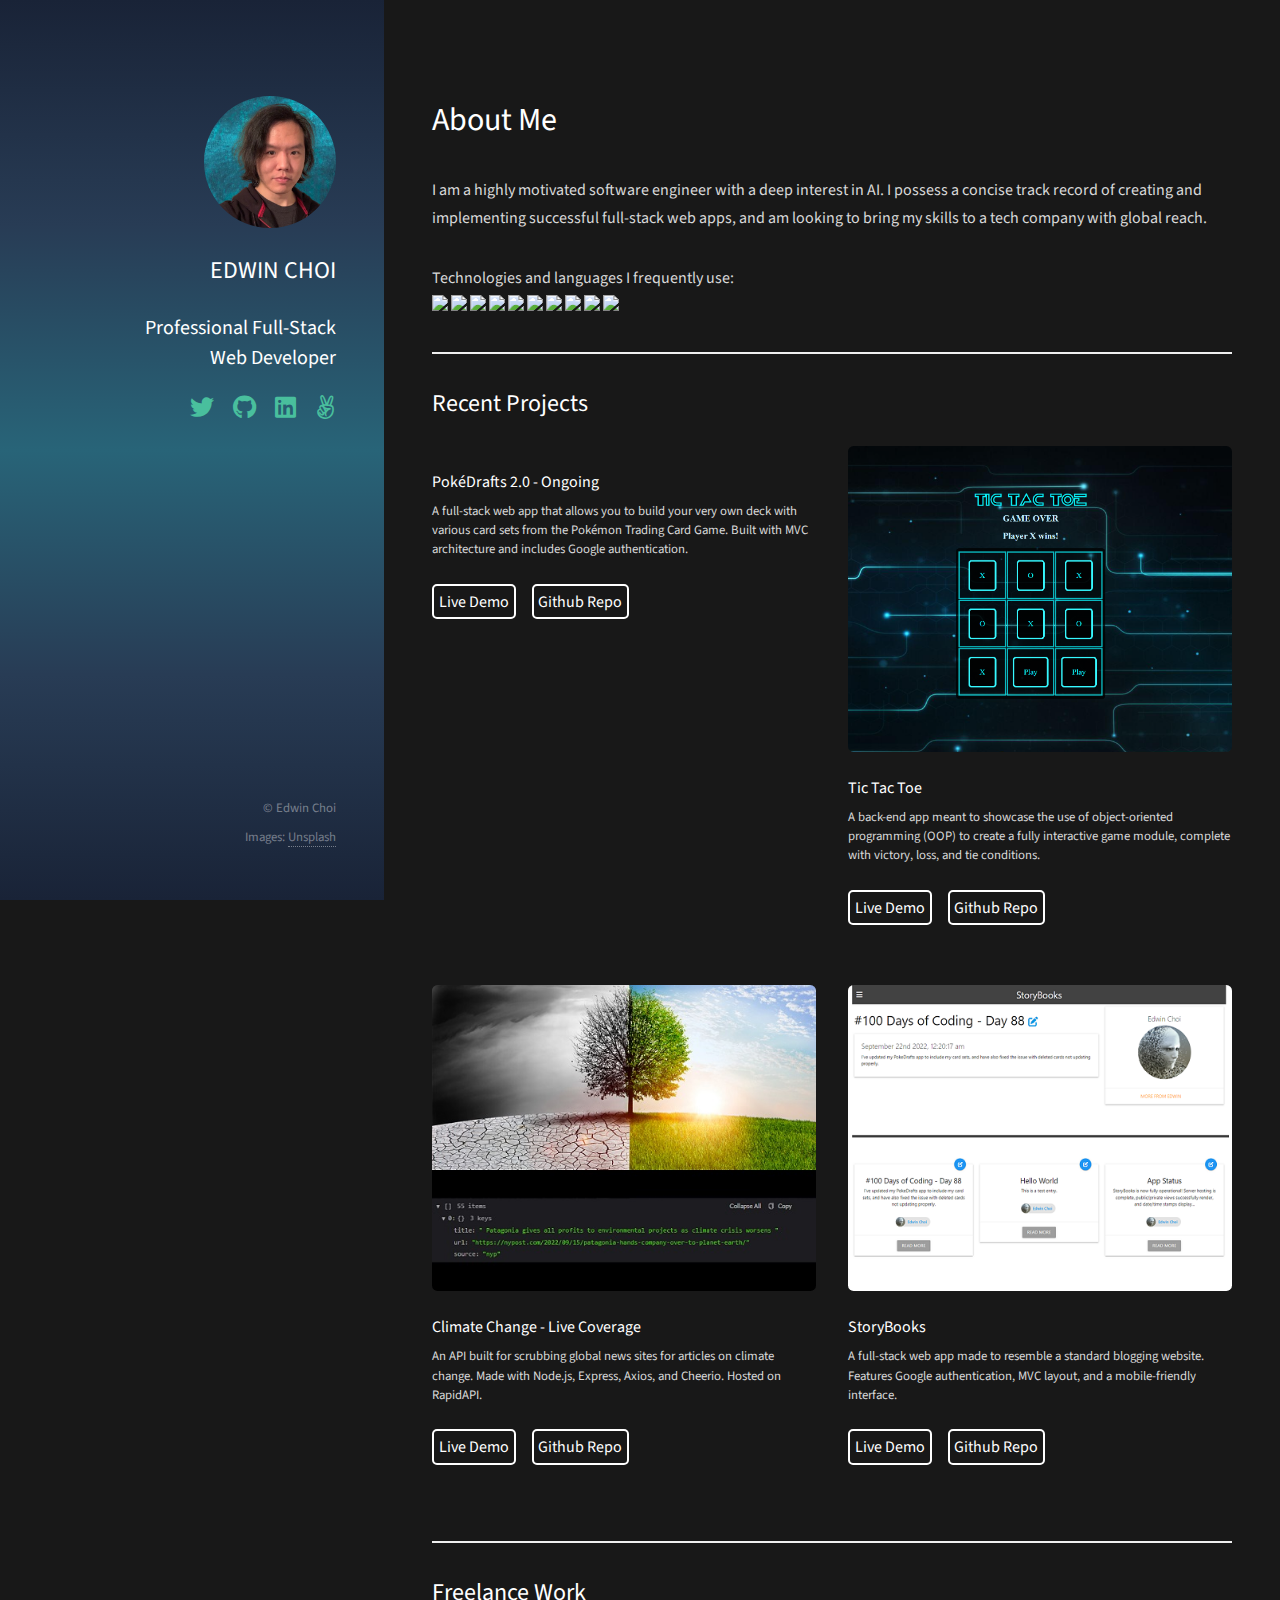
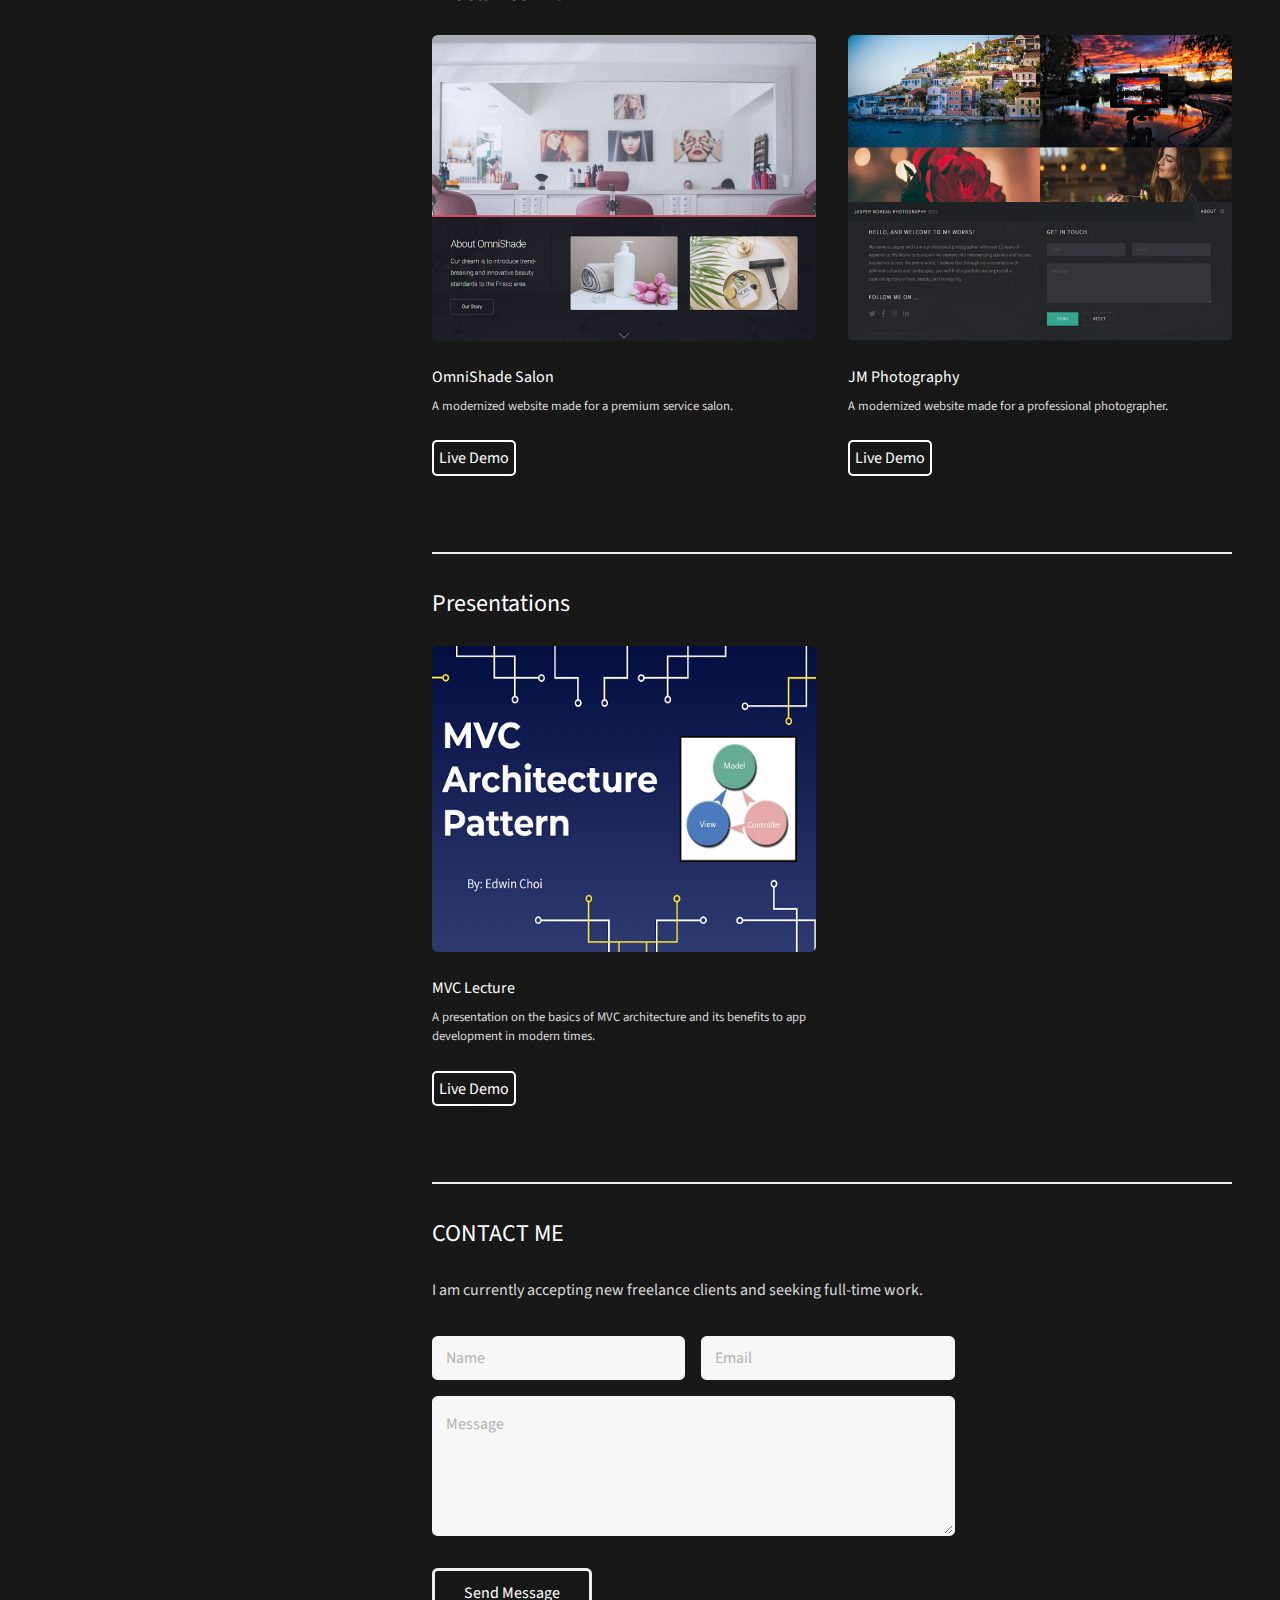
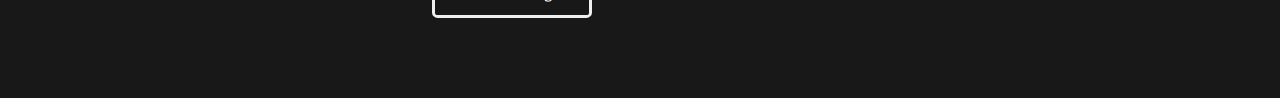
==== index.html @ 19ae647d "updated project links" ====
<!DOCTYPE HTML>
<html>
	<head>
		<title>Edwin Choi</title>
		<meta charset="utf-8" />
		<meta name="viewport" content="width=device-width, initial-scale=1, user-scalable=no" />
		<link rel="stylesheet" href="assets/css/main.css" />
	</head>
	<body class="is-preload">

		<!-- Header -->
			<header id="header">
				<div class="inner">
					<a href="#" class="image avatar"><img src="images/portrait.jpg" alt="" /></a>
					<h2><strong>EDWIN CHOI</strong></h2>
					<h3>Professional Full-Stack <br>
						Web Developer</h3>
						<ul class="icons">
							<li><a href="https://twitter.com/EdwinChoiDev" class="icon brands fa-twitter"><span class="label">Twitter</span></a></li>
							<li><a href="https://github.com/ec-coding" class="icon brands fa-github"><span class="label">Github</span></a></li>
							<li><a href="https://www.linkedin.com/in/edwin-choi-942638239/" class="icon brands fa-linkedin"><span class="label">LinkedIn</span></a></li>
							<li><a href="https://angel.co/u/edwin-choi-8" class="icon brands fa-angellist"><span class="label">AngelList</span></a></li>
						</ul>

				</div>
			</header>

		<!-- Main -->
			<div id="main">

				<!-- One -->
					<section id="one">
						<header class="major">
							<h2>About Me</h2>
						</header>
						<p>I am a highly motivated software engineer with a deep interest in AI. I possess a concise track record of creating and implementing successful full-stack web apps, and am looking to bring my skills to a tech company with global reach.</p>
						
						<p>Technologies and languages I frequently use:<br>
							<img src="https://img.shields.io/static/v1?label=|&message=HTML5&color=23555f&style=plastic&logo=html5"/>
							<img src="https://img.shields.io/static/v1?label=|&message=CSS3&color=285f65&style=plastic&logo=css3"/>
							<img src="https://img.shields.io/static/v1?label=|&message=JAVASCRIPT&color=3c7f5d&style=plastic&logo=javascript"/>
							<img src="https://img.shields.io/static/v1?label=|&message=BOOTSTRAP&color=316c5e&style=plastic&logo=bootstrap"/>
							<img src="https://img.shields.io/static/v1?label=|&message=ADOBE&color=98bf53&style=plastic&logo=adobe"/>
							<img src="https://img.shields.io/static/v1?label=|&message=REACT.JS&color=4a935c&style=plastic&logo=react"/>
							<img src="https://img.shields.io/static/v1?label=|&message=NODE.JS&color=cdf998&style=plastic&logo=node.js"/>	
							<img src="https://img.shields.io/static/v1?label=|&message=MONGO-DB&color=cdd148&style=plastic&logo=mongodb"/>
							<img src="https://img.shields.io/static/v1?label=|&message=EXPRESS&color=bbb111&style=plastic&logo=express"/>
							<img src="https://img.shields.io/static/v1?label=|&message=GIT&color=cbb148&style=plastic&logo=git"/>
						<!-- <ul class="actions">
							<li><a href="#" class="button">Learn More</a></li>
						</ul> -->
					</section>

				<!-- Two -->
					<section id="two">
						<h2>Recent Projects</h2>
						<div class="row">
							<article class="col-6 col-12-xsmall work-item">
								<a href="https://pokedrafts.up.railway.app/" target="blank"><img src="images/PokeDrafts 1.gif" class="image fit thumb" alt="" /></a>
								<h3>PokéDrafts 2.0 - Ongoing</h3>
								<p>A full-stack web app that allows you to build your very own deck with various card sets from the Pokémon Trading Card Game. Built with MVC architecture and includes Google authentication.</p><br>
								<ul class="actions">
									<li><a href="https://pokedrafts.up.railway.app/" class="app-button" target="blank">Live Demo</a></li>
									<li><a href="https://github.com/ec-coding/PokeDrafts-2.0" class="app-button" target="blank">Github Repo</a></li>
								</ul>
							</article>
							<article class="col-6 col-12-xsmall work-item">
								<a href="https://ec-tictactoe.netlify.app/" target="blank"><img src="images/Tic-Tac-Toe Banner.png" class="image fit thumb" alt="" /></a>
								<h3>Tic Tac Toe</h3>
								<p>A back-end app meant to showcase the use of object-oriented programming (OOP) to create a fully interactive game module, complete with victory, loss, and tie conditions.</p><br>
								<ul class="actions">
									<li><a href="https://ec-tictactoe.netlify.app/" class="app-button" target="blank">Live Demo</a></li>
									<li><a href="https://github.com/ec-coding/Tic-Tac-Toe" class="app-button" target="blank">Github Repo</a></li>
								</ul>
							</article>
							<article class="col-6 col-12-xsmall work-item">
								<a href="https://rapidapi.com/edwinchoiwdev/api/climate-change-live-coverage" target="blank"><img src="images/climate-change-app banner.jpg" class="image fit thumb" alt="" /></a>
								<h3>Climate Change - Live Coverage</h3>
								<p>An API built for scrubbing global news sites for articles on climate change. Made with Node.js, Express, Axios, and Cheerio. Hosted on RapidAPI.</p><br>
								<ul class="actions">
									<li><a href="https://rapidapi.com/edwinchoiwdev/api/climate-change-live-coverage" class="app-button" target="blank">Live Demo</a></li>
									<li><a href="https://github.com/ec-coding/climate-change-api" class="app-button" target="blank">Github Repo</a></li>
								</ul>
							</article>
							<article class="col-6 col-12-xsmall work-item">
								<a href="https://ec-storybooks-app.herokuapp.com/" target="blank"><img src="images/StoryBooks Banner.png" class="image fit thumb" alt="" /></a>
								<h3>StoryBooks</h3>
								<p>A full-stack web app made to resemble a standard blogging website. Features Google authentication, MVC layout, and a mobile-friendly interface. </p><br>
								<ul class="actions">
									<li><a href="https://ec-storybooks-app.herokuapp.com/" class="app-button" target="blank">Live Demo</a></li>
									<li><a href="https://github.com/ec-coding/StoryBooks-App" class="app-button" target="blank">Github Repo</a></li>
								</ul>
							</article>
						</div>
						<!-- <ul class="actions">
							<li><a href="#" class="button">Full Portfolio</a></li>
						</ul> -->
					</section>

				<!-- Three -->
					<section id="three">
						<h2>Freelance Work</h2>
						<div class="row">
							<article class="col-6 col-12-xsmall work-item">
								<a href="https://omnishadesalon.netlify.app/index.html" target="blank"><img src="images/OmniShade Banner.png" class="image fit thumb" alt="" /></a>
								<h3>OmniShade Salon</h3>
								<p>A modernized website made for a premium service salon.</p><br>
								<ul class="actions">
									<li><a href="https://omnishadesalon.netlify.app/index.html" class="app-button">Live Demo</a></li>
								</ul>
							</article>
							<article class="col-6 col-12-xsmall work-item">
								<a href="https://jaspermoreau.netlify.app/index.html" target="blank"><img src="images/JM-Photo Banner.png" class="image fit thumb" alt="" /></a>
								<h3>JM Photography</h3>
								<p>A modernized website made for a professional photographer.</p><br>
								<ul class="actions">
									<li><a href="https://jaspermoreau.netlify.app/index.html" class="app-button">Live Demo</a></li>
								</ul>
							</article>
						</div>
					</section>

				<!-- Four -->
					<section id="four">
						<h2>Presentations</h2>
						<div class="row">
							<article class="col-6 col-12-xsmall work-item">
								<a href="https://github.com/ec-coding/MVC-Lecture/blob/main/MVC%20Lecture.pdf" target="blank"><img src="images/MVC Banner.png" class="image fit thumb" alt="" /></a>
								<h3>MVC Lecture</h3>
								<p>A presentation on the basics of MVC architecture and its benefits to app development in modern times.</p><br>
								<ul class="actions">
									<li><a href="https://github.com/ec-coding/MVC-Lecture/blob/main/MVC%20Lecture.pdf" class="app-button">Live Demo</a></li>
								</ul>
							</article>
						</div>
					</section>

				<!-- Five -->
					<section id="five">
						<h2>CONTACT ME</h2>
						<p>I am currently accepting new freelance clients and seeking full-time work.</p>
						<div class="row">
							<div class="col-8 col-12-small">
								<form method="post" name="contact" data-netlify="true">
									<div class="row gtr-uniform gtr-50">
										<div class="col-6 col-12-xsmall"><input type="text" name="name" id="name" placeholder="Name" /></div>
										<div class="col-6 col-12-xsmall"><input type="email" name="email" id="email" placeholder="Email" /></div>
										<div class="col-12"><textarea name="message" id="message" placeholder="Message" rows="4"></textarea></div>
									</div>
								</form>
								<ul class="actions">
									<li><input type="submit" value="Send Message" /></li>
								</ul>
							</div>
							<div class="col-4 col-12-small">
								<!-- <ul class="labeled-icons">
									<li>
										<a href="https://www.linkedin.com/in/edwin-choi-942638239/" target="_blank">
											<img src="https://img.shields.io/static/v1?label=|&message=LINKED-IN&color=cdf998&style=plastic&logo=linkedin&logo-color=white"/>
										  </a>
									</li>
									<li>
										<a href="https://twitter.com/EdwinChoiDev" target="_blank">
											<img src="https://img.shields.io/static/v1?label=|&message=TWITTER&color=23555f&style=plastic&logo=twitter&logo-color=white"/>
										  </a>
									</li>
									<li>
										<a href="https://github.com/ec-coding" target="_blank">
											<img src="https://img.shields.io/static/v1?label=|&message=GITHUB&color=cdf998&style=plastic&logo=github&logo-color=white"/>
										</a>
									</li>
									<li>
										<a href="https://angel.co/u/edwin-choi-8" target="_blank">
											<img src="https://img.shields.io/static/v1?label=|&message=ANGEL-LIST&color=cdf998&style=plastic&logo=angellist&logo-color=white"/>
										</a>
									</li>
								</ul> -->
							</div>
						</div>
					</section>

			</div>

		<!-- Footer -->
			<footer id="footer">
				<div class="inner">

					<ul class="copyright">
						<li>&copy; Edwin Choi</li><li>Images: <a href="https://unsplash.com/">Unsplash</a></li>
					</ul>
				</div>
			</footer>

		<!-- Scripts -->
			<script src="assets/js/jquery.min.js"></script>
			<script src="assets/js/jquery.poptrox.min.js"></script>
			<script src="assets/js/browser.min.js"></script>
			<script src="assets/js/breakpoints.min.js"></script>
			<script src="assets/js/util.js"></script>
			<script src="assets/js/main.js"></script>

	</body>
</html>
---- assets/css/main.css ----
@import url("fontawesome-all.min.css");
@import url("https://fonts.googleapis.com/css?family=Source+Sans+Pro:400,400italic");

/*
	Strata by HTML5 UP
	html5up.net | @ajlkn
	Free for personal and commercial use under the CCA 3.0 license (html5up.net/license)
*/

html, body, div, span, applet, object,
iframe, h1, h2, h3, h4, h5, h6, p, blockquote,
pre, a, abbr, acronym, address, big, cite,
code, del, dfn, em, img, ins, kbd, q, s, samp,
small, strike, strong, sub, sup, tt, var, b,
u, i, center, dl, dt, dd, ol, ul, li, fieldset,
form, label, legend, table, caption, tbody,
tfoot, thead, tr, th, td, article, aside,
canvas, details, embed, figure, figcaption,
footer, header, hgroup, menu, nav, output, ruby,
section, summary, time, mark, audio, video {
	margin: 0;
	padding: 0;
	border: 0;
	font-size: 100%;
	font: inherit;
	vertical-align: baseline;}

article, aside, details, figcaption, figure,
footer, header, hgroup, menu, nav, section {
	display: block;}

body {
	line-height: 1;
}

ol, ul {
	list-style: none;
}

blockquote, q {
	quotes: none;
}

	blockquote:before, blockquote:after, q:before, q:after {
		content: '';
		content: none;
	}

table {
	border-collapse: collapse;
	border-spacing: 0;
}

body {
	-webkit-text-size-adjust: none;
}

mark {
	background-color: transparent;
	color: inherit;
}

input::-moz-focus-inner {
	border: 0;
	padding: 0;
}

input, select, textarea {
	-moz-appearance: none;
	-webkit-appearance: none;
	-ms-appearance: none;
	appearance: none;
}

/* Basic */

	html {
		box-sizing: border-box;
	}

	*, *:before, *:after {
		box-sizing: inherit;
	}

	body {
		background: rgb(24, 24, 24);
	}

		body.is-preload *, body.is-preload *:before, body.is-preload *:after {
			-moz-animation: none !important;
			-webkit-animation: none !important;
			-ms-animation: none !important;
			animation: none !important;
			-moz-transition: none !important;
			-webkit-transition: none !important;
			-ms-transition: none !important;
			transition: none !important;
		}

	body, input, select, textarea {
		color: rgb(216, 216, 216);
		font-family: "Source Sans Pro", Helvetica, sans-serif;
		font-size: 16pt;
		font-weight: 400;
		line-height: 1.75em;
	}

	a {
		-moz-transition: color 0.2s ease-in-out, border-color 0.2s ease-in-out;
		-webkit-transition: color 0.2s ease-in-out, border-color 0.2s ease-in-out;
		-ms-transition: color 0.2s ease-in-out, border-color 0.2s ease-in-out;
		transition: color 0.2s ease-in-out, border-color 0.2s ease-in-out;
		border-bottom: dotted 1px;
		color: #49bf9d;
		text-decoration: none;
	}

		a:hover {
			border-bottom-color: transparent;
			color: #49bf9d !important;
			text-decoration: none;
		}

	.work-item img:hover {
		opacity: 0.75;
	}

	strong, b {
		color: #787878;
		font-weight: 400;
	}

	em, i {
		font-style: italic;
	}

	p {
		margin: 0 0 2em 0;
	}

	h1, h2, h3, h4, h5, h6 {
		color: white;
		font-weight: 400;
		line-height: 1em;
		margin: 0 0 1em 0;
	}

		h1 a, h2 a, h3 a, h4 a, h5 a, h6 a {
			color: inherit;
			text-decoration: none;
		}

	h1 {
		font-size: 2em;
		line-height: 1.5em;
	}

	h2 {
		font-size: 1.5em;
		line-height: 1.5em;
	}

	h3 {
		font-size: 1.25em;
		line-height: 1.5em;
	}

	h4 {
		font-size: 1.1em;
		line-height: 1.5em;
	}

	h5 {
		font-size: 0.9em;
		line-height: 1.5em;
	}

	h6 {
		font-size: 0.7em;
		line-height: 1.5em;
	}

	form {
		color: black;
	}

	sub {
		font-size: 0.8em;
		position: relative;
		top: 0.5em;
	}

	sup {
		font-size: 0.8em;
		position: relative;
		top: -0.5em;
	}

	hr {
		border: 0;
		border-bottom: solid 2px #efefef;
		margin: 2em 0;
	}

		hr.major {
			margin: 3em 0;
		}

	blockquote {
		border-left: solid 6px #efefef;
		font-style: italic;
		margin: 0 0 2em 0;
		padding: 0.5em 0 0.5em 1.5em;
	}

	code {
		background: #f7f7f7;
		border-radius: 0.35em;
		border: solid 2px #efefef;
		font-family: "Courier New", monospace;
		font-size: 0.9em;
		margin: 0 0.25em;
		padding: 0.25em 0.65em;
	}

	pre {
		-webkit-overflow-scrolling: touch;
		font-family: "Courier New", monospace;
		font-size: 0.9em;
		margin: 0 0 2em 0;
	}

		pre code {
			display: block;
			line-height: 1.75em;
			padding: 1em 1.5em;
			overflow-x: auto;
		}

	.align-left {
		text-align: left;
	}

	.align-center {
		text-align: center;
	}

	.align-right {
		text-align: right;
	}

/* Container */

	.container {
		margin: 0 auto;
		max-width: calc(100% - 4em);
		width: 100%;
	}

		.container.xsmall {
			width: 25%;
		}

		.container.small {
			width: 50%;
		}

		.container.medium {
			width: 75%;
		}

		.container.large {
			width: 125%;
		}

		.container.xlarge {
			width: 150%;
		}

		.container.max {
			width: 100%;
		}

		@media screen and (max-width: 980px) {

			.container {
				width: 100% !important;
				max-width: 100% !important;
			}

		}

		@media screen and (max-width: 480px) {

			.container {
				max-width: calc(100% - 3em);
			}

		}

/* Row */

	.row {
		display: flex;
		flex-wrap: wrap;
		box-sizing: border-box;
		align-items: stretch;
	}

		.row > * {
			box-sizing: border-box;
		}

		.row.gtr-uniform > * > :last-child {
			margin-bottom: 0;
		}

		.row.aln-left {
			justify-content: flex-start;
		}

		.row.aln-center {
			justify-content: center;
		}

		.row.aln-right {
			justify-content: flex-end;
		}

		.row.aln-top {
			align-items: flex-start;
		}

		.row.aln-middle {
			align-items: center;
		}

		.row.aln-bottom {
			align-items: flex-end;
		}

		.row > .imp {
			order: -1;
		}

		.row > .col-1 {
			width: 8.33333%;
		}

		.row > .off-1 {
			margin-left: 8.33333%;
		}

		.row > .col-2 {
			width: 16.66667%;
		}

		.row > .off-2 {
			margin-left: 16.66667%;
		}

		.row > .col-3 {
			width: 25%;
		}

		.row > .off-3 {
			margin-left: 25%;
		}

		.row > .col-4 {
			width: 33.33333%;
		}

		.row > .off-4 {
			margin-left: 33.33333%;
		}

		.row > .col-5 {
			width: 41.66667%;
		}

		.row > .off-5 {
			margin-left: 41.66667%;
		}

		.row > .col-6 {
			width: 50%;
		}

		.row > .off-6 {
			margin-left: 50%;
		}

		.row > .col-7 {
			width: 58.33333%;
		}

		.row > .off-7 {
			margin-left: 58.33333%;
		}

		.row > .col-8 {
			width: 66.66667%;
		}

		.row > .off-8 {
			margin-left: 66.66667%;
		}

		.row > .col-9 {
			width: 75%;
		}

		.row > .off-9 {
			margin-left: 75%;
		}

		.row > .col-10 {
			width: 83.33333%;
		}

		.row > .off-10 {
			margin-left: 83.33333%;
		}

		.row > .col-11 {
			width: 91.66667%;
		}

		.row > .off-11 {
			margin-left: 91.66667%;
		}

		.row > .col-12 {
			width: 100%;
		}

		.row > .off-12 {
			margin-left: 100%;
		}

		.row.gtr-0 {
			margin-top: 0;
			margin-left: 0em;
		}

			.row.gtr-0 > * {
				padding: 0 0 0 0em;
			}

			.row.gtr-0.gtr-uniform {
				margin-top: 0em;
			}

				.row.gtr-0.gtr-uniform > * {
					padding-top: 0em;
				}

		.row.gtr-25 {
			margin-top: 0;
			margin-left: -0.625em;
		}

			.row.gtr-25 > * {
				padding: 0 0 0 0.625em;
			}

			.row.gtr-25.gtr-uniform {
				margin-top: -0.625em;
			}

				.row.gtr-25.gtr-uniform > * {
					padding-top: 0.625em;
				}

		.row.gtr-50 {
			margin-top: 0;
			margin-left: -1.25em;
		}

			.row.gtr-50 > * {
				padding: 0 0 0 1.25em;
			}

			.row.gtr-50.gtr-uniform {
				margin-top: -1.25em;
			}

				.row.gtr-50.gtr-uniform > * {
					padding-top: 1.25em;
				}

		.row {
			margin-top: 0;
			margin-left: -2.5em;
		}

			.row > * {
				padding: 0 0 0 2.5em;
			}

			.row.gtr-uniform {
				margin-top: -2.5em;
			}

				.row.gtr-uniform > * {
					padding-top: 2.5em;
				}

		.row.gtr-150 {
			margin-top: 0;
			margin-left: -3.75em;
		}

			.row.gtr-150 > * {
				padding: 0 0 0 3.75em;
			}

			.row.gtr-150.gtr-uniform {
				margin-top: -3.75em;
			}

				.row.gtr-150.gtr-uniform > * {
					padding-top: 3.75em;
				}

		.row.gtr-200 {
			margin-top: 0;
			margin-left: -5em;
		}

			.row.gtr-200 > * {
				padding: 0 0 0 5em;
			}

			.row.gtr-200.gtr-uniform {
				margin-top: -5em;
			}

				.row.gtr-200.gtr-uniform > * {
					padding-top: 5em;
				}

		@media screen and (max-width: 1800px) {

			.row {
				display: flex;
				flex-wrap: wrap;
				box-sizing: border-box;
				align-items: stretch;
			}

				.row > * {
					box-sizing: border-box;
				}

				.row.gtr-uniform > * > :last-child {
					margin-bottom: 0;
				}

				.row.aln-left {
					justify-content: flex-start;
				}

				.row.aln-center {
					justify-content: center;
				}

				.row.aln-right {
					justify-content: flex-end;
				}

				.row.aln-top {
					align-items: flex-start;
				}

				.row.aln-middle {
					align-items: center;
				}

				.row.aln-bottom {
					align-items: flex-end;
				}

				.row > .imp-xlarge {
					order: -1;
				}

				.row > .col-1-xlarge {
					width: 8.33333%;
				}

				.row > .off-1-xlarge {
					margin-left: 8.33333%;
				}

				.row > .col-2-xlarge {
					width: 16.66667%;
				}

				.row > .off-2-xlarge {
					margin-left: 16.66667%;
				}

				.row > .col-3-xlarge {
					width: 25%;
				}

				.row > .off-3-xlarge {
					margin-left: 25%;
				}

				.row > .col-4-xlarge {
					width: 33.33333%;
				}

				.row > .off-4-xlarge {
					margin-left: 33.33333%;
				}

				.row > .col-5-xlarge {
					width: 41.66667%;
				}

				.row > .off-5-xlarge {
					margin-left: 41.66667%;
				}

				.row > .col-6-xlarge {
					width: 50%;
				}

				.row > .off-6-xlarge {
					margin-left: 50%;
				}

				.row > .col-7-xlarge {
					width: 58.33333%;
				}

				.row > .off-7-xlarge {
					margin-left: 58.33333%;
				}

				.row > .col-8-xlarge {
					width: 66.66667%;
				}

				.row > .off-8-xlarge {
					margin-left: 66.66667%;
				}

				.row > .col-9-xlarge {
					width: 75%;
				}

				.row > .off-9-xlarge {
					margin-left: 75%;
				}

				.row > .col-10-xlarge {
					width: 83.33333%;
				}

				.row > .off-10-xlarge {
					margin-left: 83.33333%;
				}

				.row > .col-11-xlarge {
					width: 91.66667%;
				}

				.row > .off-11-xlarge {
					margin-left: 91.66667%;
				}

				.row > .col-12-xlarge {
					width: 100%;
				}

				.row > .off-12-xlarge {
					margin-left: 100%;
				}

				.row.gtr-0 {
					margin-top: 0;
					margin-left: 0em;
				}

					.row.gtr-0 > * {
						padding: 0 0 0 0em;
					}

					.row.gtr-0.gtr-uniform {
						margin-top: 0em;
					}

						.row.gtr-0.gtr-uniform > * {
							padding-top: 0em;
						}

				.row.gtr-25 {
					margin-top: 0;
					margin-left: -0.625em;
				}

					.row.gtr-25 > * {
						padding: 0 0 0 0.625em;
					}

					.row.gtr-25.gtr-uniform {
						margin-top: -0.625em;
					}

						.row.gtr-25.gtr-uniform > * {
							padding-top: 0.625em;
						}

				.row.gtr-50 {
					margin-top: 0;
					margin-left: -1.25em;
				}

					.row.gtr-50 > * {
						padding: 0 0 0 1.25em;
					}

					.row.gtr-50.gtr-uniform {
						margin-top: -1.25em;
					}

						.row.gtr-50.gtr-uniform > * {
							padding-top: 1.25em;
						}

				.row {
					margin-top: 0;
					margin-left: -2.5em;
				}

					.row > * {
						padding: 0 0 0 2.5em;
					}

					.row.gtr-uniform {
						margin-top: -2.5em;
					}

						.row.gtr-uniform > * {
							padding-top: 2.5em;
						}

				.row.gtr-150 {
					margin-top: 0;
					margin-left: -3.75em;
				}

					.row.gtr-150 > * {
						padding: 0 0 0 3.75em;
					}

					.row.gtr-150.gtr-uniform {
						margin-top: -3.75em;
					}

						.row.gtr-150.gtr-uniform > * {
							padding-top: 3.75em;
						}

				.row.gtr-200 {
					margin-top: 0;
					margin-left: -5em;
				}

					.row.gtr-200 > * {
						padding: 0 0 0 5em;
					}

					.row.gtr-200.gtr-uniform {
						margin-top: -5em;
					}

						.row.gtr-200.gtr-uniform > * {
							padding-top: 5em;
						}

		}

		@media screen and (max-width: 1280px) {

			.row {
				display: flex;
				flex-wrap: wrap;
				box-sizing: border-box;
				align-items: stretch;
			}

				.row > * {
					box-sizing: border-box;
				}

				.row.gtr-uniform > * > :last-child {
					margin-bottom: 0;
				}

				.row.aln-left {
					justify-content: flex-start;
				}

				.row.aln-center {
					justify-content: center;
				}

				.row.aln-right {
					justify-content: flex-end;
				}

				.row.aln-top {
					align-items: flex-start;
				}

				.row.aln-middle {
					align-items: center;
				}

				.row.aln-bottom {
					align-items: flex-end;
				}

				.row > .imp-large {
					order: -1;
				}

				.row > .col-1-large {
					width: 8.33333%;
				}

				.row > .off-1-large {
					margin-left: 8.33333%;
				}

				.row > .col-2-large {
					width: 16.66667%;
				}

				.row > .off-2-large {
					margin-left: 16.66667%;
				}

				.row > .col-3-large {
					width: 25%;
				}

				.row > .off-3-large {
					margin-left: 25%;
				}

				.row > .col-4-large {
					width: 33.33333%;
				}

				.row > .off-4-large {
					margin-left: 33.33333%;
				}

				.row > .col-5-large {
					width: 41.66667%;
				}

				.row > .off-5-large {
					margin-left: 41.66667%;
				}

				.row > .col-6-large {
					width: 50%;
				}

				.row > .off-6-large {
					margin-left: 50%;
				}

				.row > .col-7-large {
					width: 58.33333%;
				}

				.row > .off-7-large {
					margin-left: 58.33333%;
				}

				.row > .col-8-large {
					width: 66.66667%;
				}

				.row > .off-8-large {
					margin-left: 66.66667%;
				}

				.row > .col-9-large {
					width: 75%;
				}

				.row > .off-9-large {
					margin-left: 75%;
				}

				.row > .col-10-large {
					width: 83.33333%;
				}

				.row > .off-10-large {
					margin-left: 83.33333%;
				}

				.row > .col-11-large {
					width: 91.66667%;
				}

				.row > .off-11-large {
					margin-left: 91.66667%;
				}

				.row > .col-12-large {
					width: 100%;
				}

				.row > .off-12-large {
					margin-left: 100%;
				}

				.row.gtr-0 {
					margin-top: 0;
					margin-left: 0em;
				}

					.row.gtr-0 > * {
						padding: 0 0 0 0em;
					}

					.row.gtr-0.gtr-uniform {
						margin-top: 0em;
					}

						.row.gtr-0.gtr-uniform > * {
							padding-top: 0em;
						}

				.row.gtr-25 {
					margin-top: 0;
					margin-left: -0.5em;
				}

					.row.gtr-25 > * {
						padding: 0 0 0 0.5em;
					}

					.row.gtr-25.gtr-uniform {
						margin-top: -0.5em;
					}

						.row.gtr-25.gtr-uniform > * {
							padding-top: 0.5em;
						}

				.row.gtr-50 {
					margin-top: 0;
					margin-left: -1em;
				}

					.row.gtr-50 > * {
						padding: 0 0 0 1em;
					}

					.row.gtr-50.gtr-uniform {
						margin-top: -1em;
					}

						.row.gtr-50.gtr-uniform > * {
							padding-top: 1em;
						}

				.row {
					margin-top: 0;
					margin-left: -2em;
				}

					.row > * {
						padding: 0 0 0 2em;
					}

					.row.gtr-uniform {
						margin-top: -2em;
					}

						.row.gtr-uniform > * {
							padding-top: 2em;
						}

				.row.gtr-150 {
					margin-top: 0;
					margin-left: -3em;
				}

					.row.gtr-150 > * {
						padding: 0 0 0 3em;
					}

					.row.gtr-150.gtr-uniform {
						margin-top: -3em;
					}

						.row.gtr-150.gtr-uniform > * {
							padding-top: 3em;
						}

				.row.gtr-200 {
					margin-top: 0;
					margin-left: -4em;
				}

					.row.gtr-200 > * {
						padding: 0 0 0 4em;
					}

					.row.gtr-200.gtr-uniform {
						margin-top: -4em;
					}

						.row.gtr-200.gtr-uniform > * {
							padding-top: 4em;
						}

		}

		@media screen and (max-width: 980px) {

			.row {
				display: flex;
				flex-wrap: wrap;
				box-sizing: border-box;
				align-items: stretch;
			}

				.row > * {
					box-sizing: border-box;
				}

				.row.gtr-uniform > * > :last-child {
					margin-bottom: 0;
				}

				.row.aln-left {
					justify-content: flex-start;
				}

				.row.aln-center {
					justify-content: center;
				}

				.row.aln-right {
					justify-content: flex-end;
				}

				.row.aln-top {
					align-items: flex-start;
				}

				.row.aln-middle {
					align-items: center;
				}

				.row.aln-bottom {
					align-items: flex-end;
				}

				.row > .imp-medium {
					order: -1;
				}

				.row > .col-1-medium {
					width: 8.33333%;
				}

				.row > .off-1-medium {
					margin-left: 8.33333%;
				}

				.row > .col-2-medium {
					width: 16.66667%;
				}

				.row > .off-2-medium {
					margin-left: 16.66667%;
				}

				.row > .col-3-medium {
					width: 25%;
				}

				.row > .off-3-medium {
					margin-left: 25%;
				}

				.row > .col-4-medium {
					width: 33.33333%;
				}

				.row > .off-4-medium {
					margin-left: 33.33333%;
				}

				.row > .col-5-medium {
					width: 41.66667%;
				}

				.row > .off-5-medium {
					margin-left: 41.66667%;
				}

				.row > .col-6-medium {
					width: 50%;
				}

				.row > .off-6-medium {
					margin-left: 50%;
				}

				.row > .col-7-medium {
					width: 58.33333%;
				}

				.row > .off-7-medium {
					margin-left: 58.33333%;
				}

				.row > .col-8-medium {
					width: 66.66667%;
				}

				.row > .off-8-medium {
					margin-left: 66.66667%;
				}

				.row > .col-9-medium {
					width: 75%;
				}

				.row > .off-9-medium {
					margin-left: 75%;
				}

				.row > .col-10-medium {
					width: 83.33333%;
				}

				.row > .off-10-medium {
					margin-left: 83.33333%;
				}

				.row > .col-11-medium {
					width: 91.66667%;
				}

				.row > .off-11-medium {
					margin-left: 91.66667%;
				}

				.row > .col-12-medium {
					width: 100%;
				}

				.row > .off-12-medium {
					margin-left: 100%;
				}

				.row.gtr-0 {
					margin-top: 0;
					margin-left: 0em;
				}

					.row.gtr-0 > * {
						padding: 0 0 0 0em;
					}

					.row.gtr-0.gtr-uniform {
						margin-top: 0em;
					}

						.row.gtr-0.gtr-uniform > * {
							padding-top: 0em;
						}

				.row.gtr-25 {
					margin-top: 0;
					margin-left: -0.5em;
				}

					.row.gtr-25 > * {
						padding: 0 0 0 0.5em;
					}

					.row.gtr-25.gtr-uniform {
						margin-top: -0.5em;
					}

						.row.gtr-25.gtr-uniform > * {
							padding-top: 0.5em;
						}

				.row.gtr-50 {
					margin-top: 0;
					margin-left: -1em;
				}

					.row.gtr-50 > * {
						padding: 0 0 0 1em;
					}

					.row.gtr-50.gtr-uniform {
						margin-top: -1em;
					}

						.row.gtr-50.gtr-uniform > * {
							padding-top: 1em;
						}

				.row {
					margin-top: 0;
					margin-left: -2em;
				}

					.row > * {
						padding: 0 0 0 2em;
					}

					.row.gtr-uniform {
						margin-top: -2em;
					}

						.row.gtr-uniform > * {
							padding-top: 2em;
						}

				.row.gtr-150 {
					margin-top: 0;
					margin-left: -3em;
				}

					.row.gtr-150 > * {
						padding: 0 0 0 3em;
					}

					.row.gtr-150.gtr-uniform {
						margin-top: -3em;
					}

						.row.gtr-150.gtr-uniform > * {
							padding-top: 3em;
						}

				.row.gtr-200 {
					margin-top: 0;
					margin-left: -4em;
				}

					.row.gtr-200 > * {
						padding: 0 0 0 4em;
					}

					.row.gtr-200.gtr-uniform {
						margin-top: -4em;
					}

						.row.gtr-200.gtr-uniform > * {
							padding-top: 4em;
						}

		}

		@media screen and (max-width: 736px) {

			.row {
				display: flex;
				flex-wrap: wrap;
				box-sizing: border-box;
				align-items: stretch;
			}

				.row > * {
					box-sizing: border-box;
				}

				.row.gtr-uniform > * > :last-child {
					margin-bottom: 0;
				}

				.row.aln-left {
					justify-content: flex-start;
				}

				.row.aln-center {
					justify-content: center;
				}

				.row.aln-right {
					justify-content: flex-end;
				}

				.row.aln-top {
					align-items: flex-start;
				}

				.row.aln-middle {
					align-items: center;
				}

				.row.aln-bottom {
					align-items: flex-end;
				}

				.row > .imp-small {
					order: -1;
				}

				.row > .col-1-small {
					width: 8.33333%;
				}

				.row > .off-1-small {
					margin-left: 8.33333%;
				}

				.row > .col-2-small {
					width: 16.66667%;
				}

				.row > .off-2-small {
					margin-left: 16.66667%;
				}

				.row > .col-3-small {
					width: 25%;
				}

				.row > .off-3-small {
					margin-left: 25%;
				}

				.row > .col-4-small {
					width: 33.33333%;
				}

				.row > .off-4-small {
					margin-left: 33.33333%;
				}

				.row > .col-5-small {
					width: 41.66667%;
				}

				.row > .off-5-small {
					margin-left: 41.66667%;
				}

				.row > .col-6-small {
					width: 50%;
				}

				.row > .off-6-small {
					margin-left: 50%;
				}

				.row > .col-7-small {
					width: 58.33333%;
				}

				.row > .off-7-small {
					margin-left: 58.33333%;
				}

				.row > .col-8-small {
					width: 66.66667%;
				}

				.row > .off-8-small {
					margin-left: 66.66667%;
				}

				.row > .col-9-small {
					width: 75%;
				}

				.row > .off-9-small {
					margin-left: 75%;
				}

				.row > .col-10-small {
					width: 83.33333%;
				}

				.row > .off-10-small {
					margin-left: 83.33333%;
				}

				.row > .col-11-small {
					width: 91.66667%;
				}

				.row > .off-11-small {
					margin-left: 91.66667%;
				}

				.row > .col-12-small {
					width: 100%;
				}

				.row > .off-12-small {
					margin-left: 100%;
				}

				.row.gtr-0 {
					margin-top: 0;
					margin-left: 0em;
				}

					.row.gtr-0 > * {
						padding: 0 0 0 0em;
					}

					.row.gtr-0.gtr-uniform {
						margin-top: 0em;
					}

						.row.gtr-0.gtr-uniform > * {
							padding-top: 0em;
						}

				.row.gtr-25 {
					margin-top: 0;
					margin-left: -0.375em;
				}

					.row.gtr-25 > * {
						padding: 0 0 0 0.375em;
					}

					.row.gtr-25.gtr-uniform {
						margin-top: -0.375em;
					}

						.row.gtr-25.gtr-uniform > * {
							padding-top: 0.375em;
						}

				.row.gtr-50 {
					margin-top: 0;
					margin-left: -0.75em;
				}

					.row.gtr-50 > * {
						padding: 0 0 0 0.75em;
					}

					.row.gtr-50.gtr-uniform {
						margin-top: -0.75em;
					}

						.row.gtr-50.gtr-uniform > * {
							padding-top: 0.75em;
						}

				.row {
					margin-top: 0;
					margin-left: -1.5em;
				}

					.row > * {
						padding: 0 0 0 1.5em;
					}

					.row.gtr-uniform {
						margin-top: -1.5em;
					}

						.row.gtr-uniform > * {
							padding-top: 1.5em;
						}

				.row.gtr-150 {
					margin-top: 0;
					margin-left: -2.25em;
				}

					.row.gtr-150 > * {
						padding: 0 0 0 2.25em;
					}

					.row.gtr-150.gtr-uniform {
						margin-top: -2.25em;
					}

						.row.gtr-150.gtr-uniform > * {
							padding-top: 2.25em;
						}

				.row.gtr-200 {
					margin-top: 0;
					margin-left: -3em;
				}

					.row.gtr-200 > * {
						padding: 0 0 0 3em;
					}

					.row.gtr-200.gtr-uniform {
						margin-top: -3em;
					}

						.row.gtr-200.gtr-uniform > * {
							padding-top: 3em;
						}

		}

		@media screen and (max-width: 480px) {

			.row {
				display: flex;
				flex-wrap: wrap;
				box-sizing: border-box;
				align-items: stretch;
			}

				.row > * {
					box-sizing: border-box;
				}

				.row.gtr-uniform > * > :last-child {
					margin-bottom: 0;
				}

				.row.aln-left {
					justify-content: flex-start;
				}

				.row.aln-center {
					justify-content: center;
				}

				.row.aln-right {
					justify-content: flex-end;
				}

				.row.aln-top {
					align-items: flex-start;
				}

				.row.aln-middle {
					align-items: center;
				}

				.row.aln-bottom {
					align-items: flex-end;
				}

				.row > .imp-xsmall {
					order: -1;
				}

				.row > .col-1-xsmall {
					width: 8.33333%;
				}

				.row > .off-1-xsmall {
					margin-left: 8.33333%;
				}

				.row > .col-2-xsmall {
					width: 16.66667%;
				}

				.row > .off-2-xsmall {
					margin-left: 16.66667%;
				}

				.row > .col-3-xsmall {
					width: 25%;
				}

				.row > .off-3-xsmall {
					margin-left: 25%;
				}

				.row > .col-4-xsmall {
					width: 33.33333%;
				}

				.row > .off-4-xsmall {
					margin-left: 33.33333%;
				}

				.row > .col-5-xsmall {
					width: 41.66667%;
				}

				.row > .off-5-xsmall {
					margin-left: 41.66667%;
				}

				.row > .col-6-xsmall {
					width: 50%;
				}

				.row > .off-6-xsmall {
					margin-left: 50%;
				}

				.row > .col-7-xsmall {
					width: 58.33333%;
				}

				.row > .off-7-xsmall {
					margin-left: 58.33333%;
				}

				.row > .col-8-xsmall {
					width: 66.66667%;
				}

				.row > .off-8-xsmall {
					margin-left: 66.66667%;
				}

				.row > .col-9-xsmall {
					width: 75%;
				}

				.row > .off-9-xsmall {
					margin-left: 75%;
				}

				.row > .col-10-xsmall {
					width: 83.33333%;
				}

				.row > .off-10-xsmall {
					margin-left: 83.33333%;
				}

				.row > .col-11-xsmall {
					width: 91.66667%;
				}

				.row > .off-11-xsmall {
					margin-left: 91.66667%;
				}

				.row > .col-12-xsmall {
					width: 100%;
				}

				.row > .off-12-xsmall {
					margin-left: 100%;
				}

				.row.gtr-0 {
					margin-top: 0;
					margin-left: 0em;
				}

					.row.gtr-0 > * {
						padding: 0 0 0 0em;
					}

					.row.gtr-0.gtr-uniform {
						margin-top: 0em;
					}

						.row.gtr-0.gtr-uniform > * {
							padding-top: 0em;
						}

				.row.gtr-25 {
					margin-top: 0;
					margin-left: -0.375em;
				}

					.row.gtr-25 > * {
						padding: 0 0 0 0.375em;
					}

					.row.gtr-25.gtr-uniform {
						margin-top: -0.375em;
					}

						.row.gtr-25.gtr-uniform > * {
							padding-top: 0.375em;
						}

				.row.gtr-50 {
					margin-top: 0;
					margin-left: -0.75em;
				}

					.row.gtr-50 > * {
						padding: 0 0 0 0.75em;
					}

					.row.gtr-50.gtr-uniform {
						margin-top: -0.75em;
					}

						.row.gtr-50.gtr-uniform > * {
							padding-top: 0.75em;
						}

				.row {
					margin-top: 0;
					margin-left: -1.5em;
				}

					.row > * {
						padding: 0 0 0 1.5em;
					}

					.row.gtr-uniform {
						margin-top: -1.5em;
					}

						.row.gtr-uniform > * {
							padding-top: 1.5em;
						}

				.row.gtr-150 {
					margin-top: 0;
					margin-left: -2.25em;
				}

					.row.gtr-150 > * {
						padding: 0 0 0 2.25em;
					}

					.row.gtr-150.gtr-uniform {
						margin-top: -2.25em;
					}

						.row.gtr-150.gtr-uniform > * {
							padding-top: 2.25em;
						}

				.row.gtr-200 {
					margin-top: 0;
					margin-left: -3em;
				}

					.row.gtr-200 > * {
						padding: 0 0 0 3em;
					}

					.row.gtr-200.gtr-uniform {
						margin-top: -3em;
					}

						.row.gtr-200.gtr-uniform > * {
							padding-top: 3em;
						}

		}

/* Section/Article */

	section.special, article.special {
		text-align: center;
	}

	header p {
		color: #b2b2b2;
		position: relative;
		margin: 0 0 1.5em 0;
	}

	header h2 + p {
		font-size: 1.25em;
		margin-top: -1em;
		line-height: 1.5em;
	}

	header h3 + p {
		font-size: 1.1em;
		margin-top: -0.8em;
		line-height: 1.5em;
	}

	header h4 + p,
	header h5 + p,
	header h6 + p {
		font-size: 0.9em;
		margin-top: -0.6em;
		line-height: 1.5em;
	}

	header.major h2 {
		font-size: 2em;
	}

/* Form */

	form {
		margin: 0 0 2em 0;
	}

	label {
		color: #787878;
		display: block;
		font-size: 0.9em;
		font-weight: 400;
		margin: 0 0 1em 0;
	}

	input[type="text"],
	input[type="password"],
	input[type="email"],
	select,
	textarea {
		-moz-appearance: none;
		-webkit-appearance: none;
		-ms-appearance: none;
		appearance: none;
		background: #f7f7f7;
		border-radius: 0.35em;
		border: solid 2px transparent;
		color: inherit;
		display: block;
		outline: 0;
		padding: 0 0.75em;
		text-decoration: none;
		width: 100%;
	}

		input[type="text"]:invalid,
		input[type="password"]:invalid,
		input[type="email"]:invalid,
		select:invalid,
		textarea:invalid {
			box-shadow: none;
		}

		input[type="text"]:focus,
		input[type="password"]:focus,
		input[type="email"]:focus,
		select:focus,
		textarea:focus {
			border-color: #49bf9d;
		}

	select {
		background-image: url("data:image/svg+xml;charset=utf8,%3Csvg xmlns='http://www.w3.org/2000/svg' width='40' height='40' preserveAspectRatio='none' viewBox='0 0 40 40'%3E%3Cpath d='M9.4,12.3l10.4,10.4l10.4-10.4c0.2-0.2,0.5-0.4,0.9-0.4c0.3,0,0.6,0.1,0.9,0.4l3.3,3.3c0.2,0.2,0.4,0.5,0.4,0.9 c0,0.4-0.1,0.6-0.4,0.9L20.7,31.9c-0.2,0.2-0.5,0.4-0.9,0.4c-0.3,0-0.6-0.1-0.9-0.4L4.3,17.3c-0.2-0.2-0.4-0.5-0.4-0.9 c0-0.4,0.1-0.6,0.4-0.9l3.3-3.3c0.2-0.2,0.5-0.4,0.9-0.4S9.1,12.1,9.4,12.3z' fill='%23dfdfdf' /%3E%3C/svg%3E");
		background-size: 1.25rem;
		background-repeat: no-repeat;
		background-position: calc(100% - 1rem) center;
		height: 2.75em;
		padding-right: 2.75em;
		text-overflow: ellipsis;
	}

		select option {
			color: #787878;
			background: #fff;
		}

		select:focus::-ms-value {
			background-color: transparent;
		}

		select::-ms-expand {
			display: none;
		}

	input[type="text"],
	input[type="password"],
	input[type="email"],
	select {
		height: 2.75em;
	}

	textarea {
		padding: 0.75em;
	}

	input[type="checkbox"],
	input[type="radio"] {
		-moz-appearance: none;
		-webkit-appearance: none;
		-ms-appearance: none;
		appearance: none;
		display: block;
		float: left;
		margin-right: -2em;
		opacity: 0;
		width: 1em;
		z-index: -1;
	}

		input[type="checkbox"] + label,
		input[type="radio"] + label {
			text-decoration: none;
			color: #a2a2a2;
			cursor: pointer;
			display: inline-block;
			font-size: 1em;
			font-weight: 400;
			padding-left: 2.4em;
			padding-right: 0.75em;
			position: relative;
		}

			input[type="checkbox"] + label:before,
			input[type="radio"] + label:before {
				-moz-osx-font-smoothing: grayscale;
				-webkit-font-smoothing: antialiased;
				display: inline-block;
				font-style: normal;
				font-variant: normal;
				text-rendering: auto;
				line-height: 1;
				text-transform: none !important;
				font-family: 'Font Awesome 5 Free';
				font-weight: 900;
			}

			input[type="checkbox"] + label:before,
			input[type="radio"] + label:before {
				background: #f7f7f7;
				border-radius: 0.35em;
				border: solid 2px transparent;
				content: '';
				display: inline-block;
				font-size: 0.8em;
				height: 2.0625em;
				left: 0;
				line-height: 1.85625em;
				position: absolute;
				text-align: center;
				top: 0;
				width: 2.0625em;
			}

		input[type="checkbox"]:checked + label:before,
		input[type="radio"]:checked + label:before {
			background: #787878;
			border-color: #787878;
			color: #fff;
			content: '\f00c';
		}

		input[type="checkbox"]:focus + label:before,
		input[type="radio"]:focus + label:before {
			border-color: #49bf9d;
		}

	input[type="checkbox"] + label:before {
		border-radius: 0.35em;
	}

	input[type="radio"] + label:before {
		border-radius: 100%;
	}

	::-webkit-input-placeholder {
		color: #b2b2b2 !important;
		opacity: 1.0;
	}

	:-moz-placeholder {
		color: #b2b2b2 !important;
		opacity: 1.0;
	}

	::-moz-placeholder {
		color: #b2b2b2 !important;
		opacity: 1.0;
	}

	:-ms-input-placeholder {
		color: #b2b2b2 !important;
		opacity: 1.0;
	}

/* Box */

	.box {
		border-radius: 0.35em;
		border: solid 2px #efefef;
		margin-bottom: 2em;
		padding: 1.5em;
	}

		.box > :last-child,
		.box > :last-child > :last-child,
		.box > :last-child > :last-child > :last-child {
			margin-bottom: 0;
		}

		.box.alt {
			border: 0;
			border-radius: 0;
			padding: 0;
		}

/* Icon */

	.icon {
		text-decoration: none;
		border-bottom: none;
		position: relative;
	}

		.icon:before {
			-moz-osx-font-smoothing: grayscale;
			-webkit-font-smoothing: antialiased;
			display: inline-block;
			font-style: normal;
			font-variant: normal;
			text-rendering: auto;
			line-height: 1;
			text-transform: none !important;
			font-family: 'Font Awesome 5 Free';
			font-weight: 400;
		}

		.icon > .label {
			display: none;
		}

		.icon:before {
			line-height: inherit;
		}

		.icon.solid:before {
			font-weight: 900;
		}

		.icon.brands:before {
			font-family: 'Font Awesome 5 Brands';
		}

/* Image */

	.image {
		border-radius: 0.35em;
		border: 0;
		display: inline-block;
		position: relative;
	}

		.image:before {
			-moz-transition: opacity 0.2s ease-in-out;
			-webkit-transition: opacity 0.2s ease-in-out;
			-ms-transition: opacity 0.2s ease-in-out;
			transition: opacity 0.2s ease-in-out;
			/* background: url("images/overlay.png"); */
			border-radius: 0.35em;
			content: '';
			display: block;
			height: 100%;
			left: 0;
			opacity: 0.5;
			position: absolute;
			top: 0;
			width: 100%;
		}

		.image.thumb {
			text-align: center;
		}

			.image.thumb:after {
				-moz-transition: opacity 0.2s ease-in-out;
				-webkit-transition: opacity 0.2s ease-in-out;
				-ms-transition: opacity 0.2s ease-in-out;
				transition: opacity 0.2s ease-in-out;
				border-radius: 0.35em;
				border: solid 3px rgba(255, 255, 255, 0.5);
				color: #fff;
				content: 'View';
				display: inline-block;
				font-size: 0.8em;
				font-weight: 400;
				left: 50%;
				line-height: 2.25em;
				margin: -1.25em 0 0 -3em;
				opacity: 0;
				padding: 0 1.5em;
				position: absolute;
				text-align: center;
				text-decoration: none;
				top: 50%;
				white-space: nowrap;
			}

			.image.thumb:hover:after {
				opacity: 1.0;
			}

			.image.thumb:hover:before {
				background: url("images/overlay.png"), url("images/overlay.png");
				opacity: 1.0;
			}

		.image img {
			border-radius: 0.35em;
			display: block;
		}

		.image.left {
			float: left;
			margin: 0 1.5em 1em 0;
			top: 0.25em;
		}

		.image.right {
			float: right;
			margin: 0 0 1em 1.5em;
			top: 0.25em;
		}

		.image.left, .image.right {
			max-width: 40%;
		}

			.image.left img, .image.right img {
				width: 100%;
			}

		.image.fit {
			display: block;
			margin: 0 0 2em 0;
			width: 100%;
		}

			.image.fit img {
				width: 100%;
			}

		.image.avatar {
			border-radius: 100%;
		}

			.image.avatar:before {
				display: none;
			}

			.image.avatar img {
				border-radius: 100%;
				width: 100%;
			}

/* List */

	ol {
		list-style: decimal;
		margin: 0 0 2em 0;
		padding-left: 1.25em;
	}

		ol li {
			padding-left: 0.25em;
		}

	ul {
		list-style: disc;
		margin: 0 0 2em 0;
		padding-left: 1em;
	}

		ul li {
			padding-left: 0.5em;
		}

		ul.alt {
			list-style: none;
			padding-left: 0;
		}

			ul.alt li {
				border-top: solid 2px #efefef;
				padding: 0.5em 0;
			}

				ul.alt li:first-child {
					border-top: 0;
					padding-top: 0;
				}

	dl {
		margin: 0 0 2em 0;
	}

/* Icons */

	ul.icons {
		cursor: default;
		list-style: none;
		padding-left: 0;
	}

		ul.icons li {
			display: inline-block;
			padding: 0 1em 0 0;
		}

			ul.icons li:last-child {
				padding-right: 0;
			}

			ul.icons li .icon:before {
				font-size: 1.5em;
			}

/* Labeled Icons */

	ul.labeled-icons {
		list-style: none;
		padding: 0;
	}

		ul.labeled-icons li {
			line-height: 1.75em;
			margin: 1.5em 0 0 0;
			padding-left: 2.25em;
			position: relative;
		}

			ul.labeled-icons li:first-child {
				margin-top: 0;
			}

			ul.labeled-icons li a {
				color: inherit;
			}

			ul.labeled-icons li h3 {
				color: #b2b2b2;
				left: 0;
				position: absolute;
				text-align: center;
				top: 0;
				width: 1em;
			}

/* Actions */

	ul.actions {
		display: -moz-flex;
		display: -webkit-flex;
		display: -ms-flex;
		display: flex;
		cursor: default;
		list-style: none;
		margin-left: -1em;
		padding-left: 0;
	}

		ul.actions li {
			padding: 0 0 0 1em;
			vertical-align: middle;
		}

		ul.actions .app-button {
			color: white;
			border: 2px solid white;
			border-radius: 5px;
			padding: 0.3em;
		}

		ul.actions.special {
			-moz-justify-content: center;
			-webkit-justify-content: center;
			-ms-justify-content: center;
			justify-content: center;
			width: 100%;
			margin-left: 0;
		}

			ul.actions.special li:first-child {
				padding-left: 0;
			}

		ul.actions.stacked {
			-moz-flex-direction: column;
			-webkit-flex-direction: column;
			-ms-flex-direction: column;
			flex-direction: column;
			margin-left: 0;
		}

			ul.actions.stacked li {
				padding: 1.3em 0 0 0;
			}

				ul.actions.stacked li:first-child {
					padding-top: 0;
				}

		ul.actions.fit {
			width: calc(100% + 1em);
		}

			ul.actions.fit li {
				-moz-flex-grow: 1;
				-webkit-flex-grow: 1;
				-ms-flex-grow: 1;
				flex-grow: 1;
				-moz-flex-shrink: 1;
				-webkit-flex-shrink: 1;
				-ms-flex-shrink: 1;
				flex-shrink: 1;
				width: 100%;
			}

				ul.actions.fit li > * {
					width: 100%;
				}

			ul.actions.fit.stacked {
				width: 100%;
			}

		@media screen and (max-width: 480px) {

			ul.actions:not(.fixed) {
				-moz-flex-direction: column;
				-webkit-flex-direction: column;
				-ms-flex-direction: column;
				flex-direction: column;
				margin-left: 0;
				width: 100% !important;
			}

				ul.actions:not(.fixed) li {
					-moz-flex-grow: 1;
					-webkit-flex-grow: 1;
					-ms-flex-grow: 1;
					flex-grow: 1;
					-moz-flex-shrink: 1;
					-webkit-flex-shrink: 1;
					-ms-flex-shrink: 1;
					flex-shrink: 1;
					padding: 1em 0 0 0;
					text-align: center;
					width: 100%;
				}

					ul.actions:not(.fixed) li > * {
						width: 100%;
					}

					ul.actions:not(.fixed) li:first-child {
						padding-top: 0;
					}

					ul.actions:not(.fixed) li input[type="submit"],
					ul.actions:not(.fixed) li input[type="reset"],
					ul.actions:not(.fixed) li input[type="button"],
					ul.actions:not(.fixed) li button,
					ul.actions:not(.fixed) li .button {
						width: 100%;
					}

						ul.actions:not(.fixed) li input[type="submit"].icon:before,
						ul.actions:not(.fixed) li input[type="reset"].icon:before,
						ul.actions:not(.fixed) li input[type="button"].icon:before,
						ul.actions:not(.fixed) li button.icon:before,
						ul.actions:not(.fixed) li .button.icon:before {
							margin-left: -0.5em;
						}

		}

/* Table */

	.table-wrapper {
		-webkit-overflow-scrolling: touch;
		overflow-x: auto;
	}

	table {
		margin: 0 0 2em 0;
		width: 100%;
	}

		table tbody tr {
			border: solid 1px #efefef;
			border-left: 0;
			border-right: 0;
		}

			table tbody tr:nth-child(2n + 1) {
				background-color: #f7f7f7;
			}

		table td {
			padding: 0.75em 0.75em;
		}

		table th {
			color: #787878;
			font-size: 0.9em;
			font-weight: 400;
			padding: 0 0.75em 0.75em 0.75em;
			text-align: left;
		}

		table thead {
			border-bottom: solid 2px #efefef;
		}

		table tfoot {
			border-top: solid 2px #efefef;
		}

		table.alt {
			border-collapse: separate;
		}

			table.alt tbody tr td {
				border: solid 2px #efefef;
				border-left-width: 0;
				border-top-width: 0;
			}

				table.alt tbody tr td:first-child {
					border-left-width: 2px;
				}

			table.alt tbody tr:first-child td {
				border-top-width: 2px;
			}

			table.alt thead {
				border-bottom: 0;
			}

			table.alt tfoot {
				border-top: 0;
			}

/* Button */

	input[type="submit"],
	input[type="reset"],
	input[type="button"],
	.button {
		-moz-appearance: none;
		-webkit-appearance: none;
		-ms-appearance: none;
		appearance: none;
		-moz-transition: background-color 0.2s ease-in-out, color 0.2s ease-in-out, border-color 0.2s ease-in-out;
		-webkit-transition: background-color 0.2s ease-in-out, color 0.2s ease-in-out, border-color 0.2s ease-in-out;
		-ms-transition: background-color 0.2s ease-in-out, color 0.2s ease-in-out, border-color 0.2s ease-in-out;
		transition: background-color 0.2s ease-in-out, color 0.2s ease-in-out, border-color 0.2s ease-in-out;
		background-color: transparent;
		border-radius: 0.35em;
		border: solid 3px #efefef;
		color: #ffffff !important;
		cursor: pointer;
		display: inline-block;
		font-weight: 400;
		height: 3.15em;
		height: calc(2.75em + 6px);
		line-height: 2.75em;
		min-width: 10em;
		padding: 0 1.5em;
		text-align: center;
		text-decoration: none;
		white-space: nowrap;
	}

		input[type="submit"]:hover,
		input[type="reset"]:hover,
		input[type="button"]:hover,
		.button:hover {
			border-color: #49bf9d;
			color: #49bf9d !important;
		}

		input[type="submit"]:active,
		input[type="reset"]:active,
		input[type="button"]:active,
		.button:active {
			background-color: rgba(73, 191, 157, 0.1);
			border-color: #49bf9d;
			color: #49bf9d !important;
		}

		input[type="submit"].icon,
		input[type="reset"].icon,
		input[type="button"].icon,
		.button.icon {
			padding-left: 1.35em;
		}

			input[type="submit"].icon:before,
			input[type="reset"].icon:before,
			input[type="button"].icon:before,
			.button.icon:before {
				margin-right: 0.5em;
			}

		input[type="submit"].fit,
		input[type="reset"].fit,
		input[type="button"].fit,
		.button.fit {
			min-width: 0;
			width: 100%;
		}

		input[type="submit"].small,
		input[type="reset"].small,
		input[type="button"].small,
		.button.small {
			font-size: 0.8em;
		}

		input[type="submit"].large,
		input[type="reset"].large,
		input[type="button"].large,
		.button.large {
			font-size: 1.35em;
		}

		input[type="submit"].primary,
		input[type="reset"].primary,
		input[type="button"].primary,
		.button.primary {
			background-color: #49bf9d;
			border-color: #49bf9d;
			color: #ffffff !important;
		}

			input[type="submit"].primary:hover,
			input[type="reset"].primary:hover,
			input[type="button"].primary:hover,
			.button.primary:hover {
				background-color: #5cc6a7;
				border-color: #5cc6a7;
			}

			input[type="submit"].primary:active,
			input[type="reset"].primary:active,
			input[type="button"].primary:active,
			.button.primary:active {
				background-color: #3eb08f;
				border-color: #3eb08f;
			}

		input[type="submit"].disabled, input[type="submit"]:disabled,
		input[type="reset"].disabled,
		input[type="reset"]:disabled,
		input[type="button"].disabled,
		input[type="button"]:disabled,
		.button.disabled,
		.button:disabled {
			background-color: #e7e7e7 !important;
			border-color: #e7e7e7 !important;
			color: #b2b2b2 !important;
			cursor: default;
		}

/* Work Item */

	.work-item {
		margin: 0 0 2em 0;
	}

		.work-item .image {
			margin: 0 0 1.5em 0;
		}

		.work-item h3 {
			font-size: 1em;
			margin: 0 0 0.5em 0;
		}

		.work-item p {
			font-size: 0.8em;
			line-height: 1.5em;
			margin: 0;
		}

/* Header */

	#header {
		display: -moz-flex;
		display: -webkit-flex;
		display: -ms-flex;
		display: flex;
		-moz-flex-direction: column;
		-webkit-flex-direction: column;
		-ms-flex-direction: column;
		flex-direction: column;
		-moz-align-items: -moz-flex-end;
		-webkit-align-items: -webkit-flex-end;
		-ms-align-items: -ms-flex-end;
		align-items: flex-end;
		-moz-justify-content: space-between;
		-webkit-justify-content: space-between;
		-ms-justify-content: space-between;
		justify-content: space-between;
		background-color: #1f1815;
		background-attachment: scroll;
		background-image: linear-gradient(rgb(25, 35, 55), rgb(40, 60, 85), rgb(40, 100, 120), rgb(40, 60, 85), rgb(25, 35, 55));
		background-position: top left;
		background-repeat: repeat;
		background-size: cover;
		color: rgba(255, 255, 255, 0.5);
		height: 100%;
		left: 0;
		padding: 8em 4em;
		position: fixed;
		text-align: right;
		top: 0;
		width: 30%;
	}

		#header > * {
			-moz-flex-shrink: 0;
			-webkit-flex-shrink: 0;
			-ms-flex-shrink: 0;
			flex-shrink: 0;
			width: 100%;
		}

		#header > .inner {
			-moz-flex-grow: 1;
			-webkit-flex-grow: 1;
			-ms-flex-grow: 1;
			flex-grow: 1;
			margin: 0 0 2em 0;
		}

		#header strong, #header b {
			color: #ffffff;
		}

		#header h2, #header h3, #header h4, #header h5, #header h6 {
			color: #ffffff;
		}

		#header h1 {
			color: rgba(255, 255, 255, 0.5);
			font-size: 1.35em;
			line-height: 1.75em;
			margin: 0;
		}

		#header .image.avatar {
			margin: 0 0 1em 0;
			width: 8.25em;
		}

/* Footer */

	#footer .icons {
		margin: 1em 0 0 0;
	}

		#footer .icons a {
			color: rgba(255, 255, 255, 0.4);
		}

	#footer .copyright {
		color: rgba(255, 255, 255, 0.4);
		font-size: 0.8em;
		list-style: none;
		margin: 1em 0 0 0;
		padding: 0;
	}

		#footer .copyright li {
			border-left: solid 1px rgba(255, 255, 255, 0.25);
			display: inline-block;
			line-height: 1em;
			margin-left: 0.75em;
			padding-left: 0.75em;
		}

			#footer .copyright li:first-child {
				border-left: 0;
				margin-left: 0;
				padding-left: 0;
			}

			#footer .copyright li a {
				color: inherit;
			}

/* Main */

	#main {
		margin-left: 35%;
		max-width: 54em;
		padding: 8em 4em 4em 4em;
		width: calc(100% - 35%);
	}

		#main > section {
			border-top: solid 2px #efefef;
			margin: 1em 0 0 0;
			padding: 2em 0 0 0;
		}

			#main > section:first-child {
				border-top: 0;
				margin-top: 0;
				padding-top: 0;
			}

/* Poptrox */

	@-moz-keyframes spin {
		0% {
			-moz-transform: rotate(0deg);
			-webkit-transform: rotate(0deg);
			-ms-transform: rotate(0deg);
			transform: rotate(0deg);
		}

		100% {
			-moz-transform: rotate(360deg);
			-webkit-transform: rotate(360deg);
			-ms-transform: rotate(360deg);
			transform: rotate(360deg);
		}
	}

	@-webkit-keyframes spin {
		0% {
			-moz-transform: rotate(0deg);
			-webkit-transform: rotate(0deg);
			-ms-transform: rotate(0deg);
			transform: rotate(0deg);
		}

		100% {
			-moz-transform: rotate(360deg);
			-webkit-transform: rotate(360deg);
			-ms-transform: rotate(360deg);
			transform: rotate(360deg);
		}
	}

	@-ms-keyframes spin {
		0% {
			-moz-transform: rotate(0deg);
			-webkit-transform: rotate(0deg);
			-ms-transform: rotate(0deg);
			transform: rotate(0deg);
		}

		100% {
			-moz-transform: rotate(360deg);
			-webkit-transform: rotate(360deg);
			-ms-transform: rotate(360deg);
			transform: rotate(360deg);
		}
	}

	@keyframes spin {
		0% {
			-moz-transform: rotate(0deg);
			-webkit-transform: rotate(0deg);
			-ms-transform: rotate(0deg);
			transform: rotate(0deg);
		}

		100% {
			-moz-transform: rotate(360deg);
			-webkit-transform: rotate(360deg);
			-ms-transform: rotate(360deg);
			transform: rotate(360deg);
		}
	}

	.poptrox-popup {
		-moz-box-sizing: content-box;
		-webkit-box-sizing: content-box;
		-ms-box-sizing: content-box;
		box-sizing: content-box;
		-webkit-tap-highlight-color: rgba(255, 255, 255, 0);
		background: #fff;
		border-radius: 0.35em;
		box-shadow: 0 0.1em 0.15em 0 rgba(0, 0, 0, 0.15);
		overflow: hidden;
		padding-bottom: 3em;
	}

		.poptrox-popup .loader {
			text-decoration: none;
			-moz-animation: spin 1s linear infinite;
			-webkit-animation: spin 1s linear infinite;
			-ms-animation: spin 1s linear infinite;
			animation: spin 1s linear infinite;
			font-size: 1.5em;
			height: 1em;
			left: 50%;
			line-height: 1em;
			margin: -0.5em 0 0 -0.5em;
			position: absolute;
			top: 50%;
			width: 1em;
		}

			.poptrox-popup .loader:before {
				-moz-osx-font-smoothing: grayscale;
				-webkit-font-smoothing: antialiased;
				display: inline-block;
				font-style: normal;
				font-variant: normal;
				text-rendering: auto;
				line-height: 1;
				text-transform: none !important;
				font-family: 'Font Awesome 5 Free';
				font-weight: 900;
			}

			.poptrox-popup .loader:before {
				content: '\f1ce';
			}

		.poptrox-popup .caption {
			background: #fff;
			bottom: 0;
			cursor: default;
			font-size: 0.9em;
			height: 3em;
			left: 0;
			line-height: 2.8em;
			position: absolute;
			text-align: center;
			width: 100%;
			z-index: 1;
		}

		.poptrox-popup .nav-next,
		.poptrox-popup .nav-previous {
			text-decoration: none;
			-moz-transition: opacity 0.2s ease-in-out;
			-webkit-transition: opacity 0.2s ease-in-out;
			-ms-transition: opacity 0.2s ease-in-out;
			transition: opacity 0.2s ease-in-out;
			-webkit-tap-highlight-color: rgba(255, 255, 255, 0);
			background: rgba(0, 0, 0, 0.01);
			cursor: pointer;
			height: 100%;
			opacity: 0;
			position: absolute;
			top: 0;
			width: 50%;
		}

			.poptrox-popup .nav-next:before,
			.poptrox-popup .nav-previous:before {
				-moz-osx-font-smoothing: grayscale;
				-webkit-font-smoothing: antialiased;
				display: inline-block;
				font-style: normal;
				font-variant: normal;
				text-rendering: auto;
				line-height: 1;
				text-transform: none !important;
				font-family: 'Font Awesome 5 Free';
				font-weight: 900;
			}

			.poptrox-popup .nav-next:before,
			.poptrox-popup .nav-previous:before {
				color: #fff;
				font-size: 2.5em;
				height: 1em;
				line-height: 1em;
				margin-top: -0.75em;
				position: absolute;
				text-align: center;
				top: 50%;
				width: 1.5em;
			}

		.poptrox-popup .nav-next {
			right: 0;
		}

			.poptrox-popup .nav-next:before {
				content: '\f105';
				right: 0;
			}

		.poptrox-popup .nav-previous {
			left: 0;
		}

			.poptrox-popup .nav-previous:before {
				content: '\f104';
				left: 0;
			}

		.poptrox-popup .closer {
			text-decoration: none;
			-moz-transition: opacity 0.2s ease-in-out;
			-webkit-transition: opacity 0.2s ease-in-out;
			-ms-transition: opacity 0.2s ease-in-out;
			transition: opacity 0.2s ease-in-out;
			-webkit-tap-highlight-color: rgba(255, 255, 255, 0);
			color: #fff;
			height: 4em;
			line-height: 4em;
			opacity: 0;
			position: absolute;
			right: 0;
			text-align: center;
			top: 0;
			width: 4em;
			z-index: 2;
		}

			.poptrox-popup .closer:before {
				-moz-osx-font-smoothing: grayscale;
				-webkit-font-smoothing: antialiased;
				display: inline-block;
				font-style: normal;
				font-variant: normal;
				text-rendering: auto;
				line-height: 1;
				text-transform: none !important;
				font-family: 'Font Awesome 5 Free';
				font-weight: 900;
			}

			.poptrox-popup .closer:before {
				-moz-box-sizing: content-box;
				-webkit-box-sizing: content-box;
				-ms-box-sizing: content-box;
				box-sizing: content-box;
				border-radius: 100%;
				border: solid 3px rgba(255, 255, 255, 0.5);
				content: '\f00d';
				display: block;
				font-size: 1em;
				height: 1.75em;
				left: 50%;
				line-height: 1.75em;
				margin: -0.875em 0 0 -0.875em;
				position: absolute;
				top: 50%;
				width: 1.75em;
			}

		.poptrox-popup:hover .nav-next,
		.poptrox-popup:hover .nav-previous {
			opacity: 0.5;
		}

			.poptrox-popup:hover .nav-next:hover,
			.poptrox-popup:hover .nav-previous:hover {
				opacity: 1.0;
			}

		.poptrox-popup:hover .closer {
			opacity: 0.5;
		}

			.poptrox-popup:hover .closer:hover {
				opacity: 1.0;
			}

/* Touch */

	body.is-touch .image.thumb:before {
		opacity: 0.5 !important;
	}

	body.is-touch .image.thumb:after {
		display: none !important;
	}

	body.is-touch #header {
		background-attachment: scroll;
		background-size: auto, cover;
	}

	body.is-touch .poptrox-popup .nav-next,
	body.is-touch .poptrox-popup .nav-previous,
	body.is-touch .poptrox-popup .closer {
		opacity: 1.0 !important;
	}

/* XLarge */

	@media screen and (max-width: 1800px) {

		/* Basic */

			body, input, select, textarea {
				font-size: 12pt;
			}

	}

/* Large */

	@media screen and (max-width: 1280px) {

		/* Header */

			#header {
				padding: 6em 3em 3em 3em;
				width: 30%;
			}

				#header h1 {
					font-size: 1.25em;
				}

					#header h1 br {
						display: none;
					}

				#header > .inner {
					margin-bottom: 0;
				}

		/* Footer */

			#footer .copyright li {
				border-left-width: 0;
				display: block;
				line-height: 2.25em;
				margin-left: 0;
				padding-left: 0;
			}

		/* Main */

			#main {
				margin-left: 30%;
				max-width: none;
				padding: 6em 3em 3em 3em;
				width: calc(100% - 30%);
			}

	}

/* Medium */

	@media screen and (max-width: 980px) {

		/* Basic */

			h1 br, h2 br, h3 br, h4 br, h5 br, h6 br {
				display: none;
			}

		/* List */

			ul.icons li .icon {
				font-size: 1.25em;
			}

		/* Header */

			#header {
				background-attachment: scroll;
				background-position: top left, center center;
				background-size: auto,		cover;
				left: auto;
				padding: 6em 4em;
				position: relative;
				text-align: center;
				top: auto;
				width: 100%;
				display: block;
			}

				#header h1 {
					font-size: 1.75em;
				}

					#header h1 br {
						display: inline;
					}

		/* Footer */

			#footer {
				background-attachment: scroll;
				background-color: #1f1815;
				background-image: linear-gradient(rgb(25, 35, 55), rgb(40, 60, 85), rgb(40, 100, 120), rgb(40, 60, 85), rgb(25, 35, 55));
				background-position: bottom center;
				background-repeat: no-repeat;
				background-size: cover;
				bottom: auto;
				left: auto;
				padding: 4em 4em 6em 4em;
				position: relative;
				text-align: center;
				width: 100%;
			}

				#footer .icons {
					margin: 0 0 1em 0;
				}

				#footer .copyright {
					margin: 0 0 1em 0;
				}

					#footer .copyright li {
						border-left-width: 1px;
						display: inline-block;
						line-height: 1em;
						margin-left: 0.75em;
						padding-left: 0.75em;
					}

		/* Main */

			#main {
				margin: 0;
				padding: 6em 4em;
				width: 100%;
			}

	}

/* Small */

	@media screen and (max-width: 736px) {

		/* Basic */

			h1 {
				font-size: 1.5em;
			}

			h2 {
				font-size: 1.2em;
			}

			h3 {
				font-size: 1em;
			}

		/* Section/Article */

			section.special, article.special {
				text-align: center;
			}

			header.major h2 {
				font-size: 1.35em;
			}

		/* List */

			ul.labeled-icons li {
				padding-left: 2em;
			}

				ul.labeled-icons li h3 {
					line-height: 1.75em;
				}

		/* Header */

			#header {
				padding: 2.25em 1.5em;
			}

				#header h1 {
					font-size: 1.35em;
				}

		/* Footer */

			#footer {
				padding: 2.25em 1.5em;
			}

		/* Main */

			#main {
				padding: 2.25em 1.5em 0.25em 1.5em;
			}

				#main > section {
					margin: 2.25em 0 0 0;
					padding: 2.25em 0 0 0;
				}

		/* Poptrox */

			.poptrox-popup {
				border-radius: 0;
			}

				.poptrox-popup .nav-next:before,
				.poptrox-popup .nav-previous:before {
					margin-top: -1em;
				}

	}

/* XSmall */

	@media screen and (max-width: 480px) {

		/* Header */

			#header {
				padding: 4.5em 1.5em;
			}

				#header h1 br {
					display: none;
				}

		/* Footer */

			#footer .copyright li {
				border-left-width: 0;
				display: block;
				line-height: 2.25em;
				margin-left: 0;
				padding-left: 0;
			}

	}
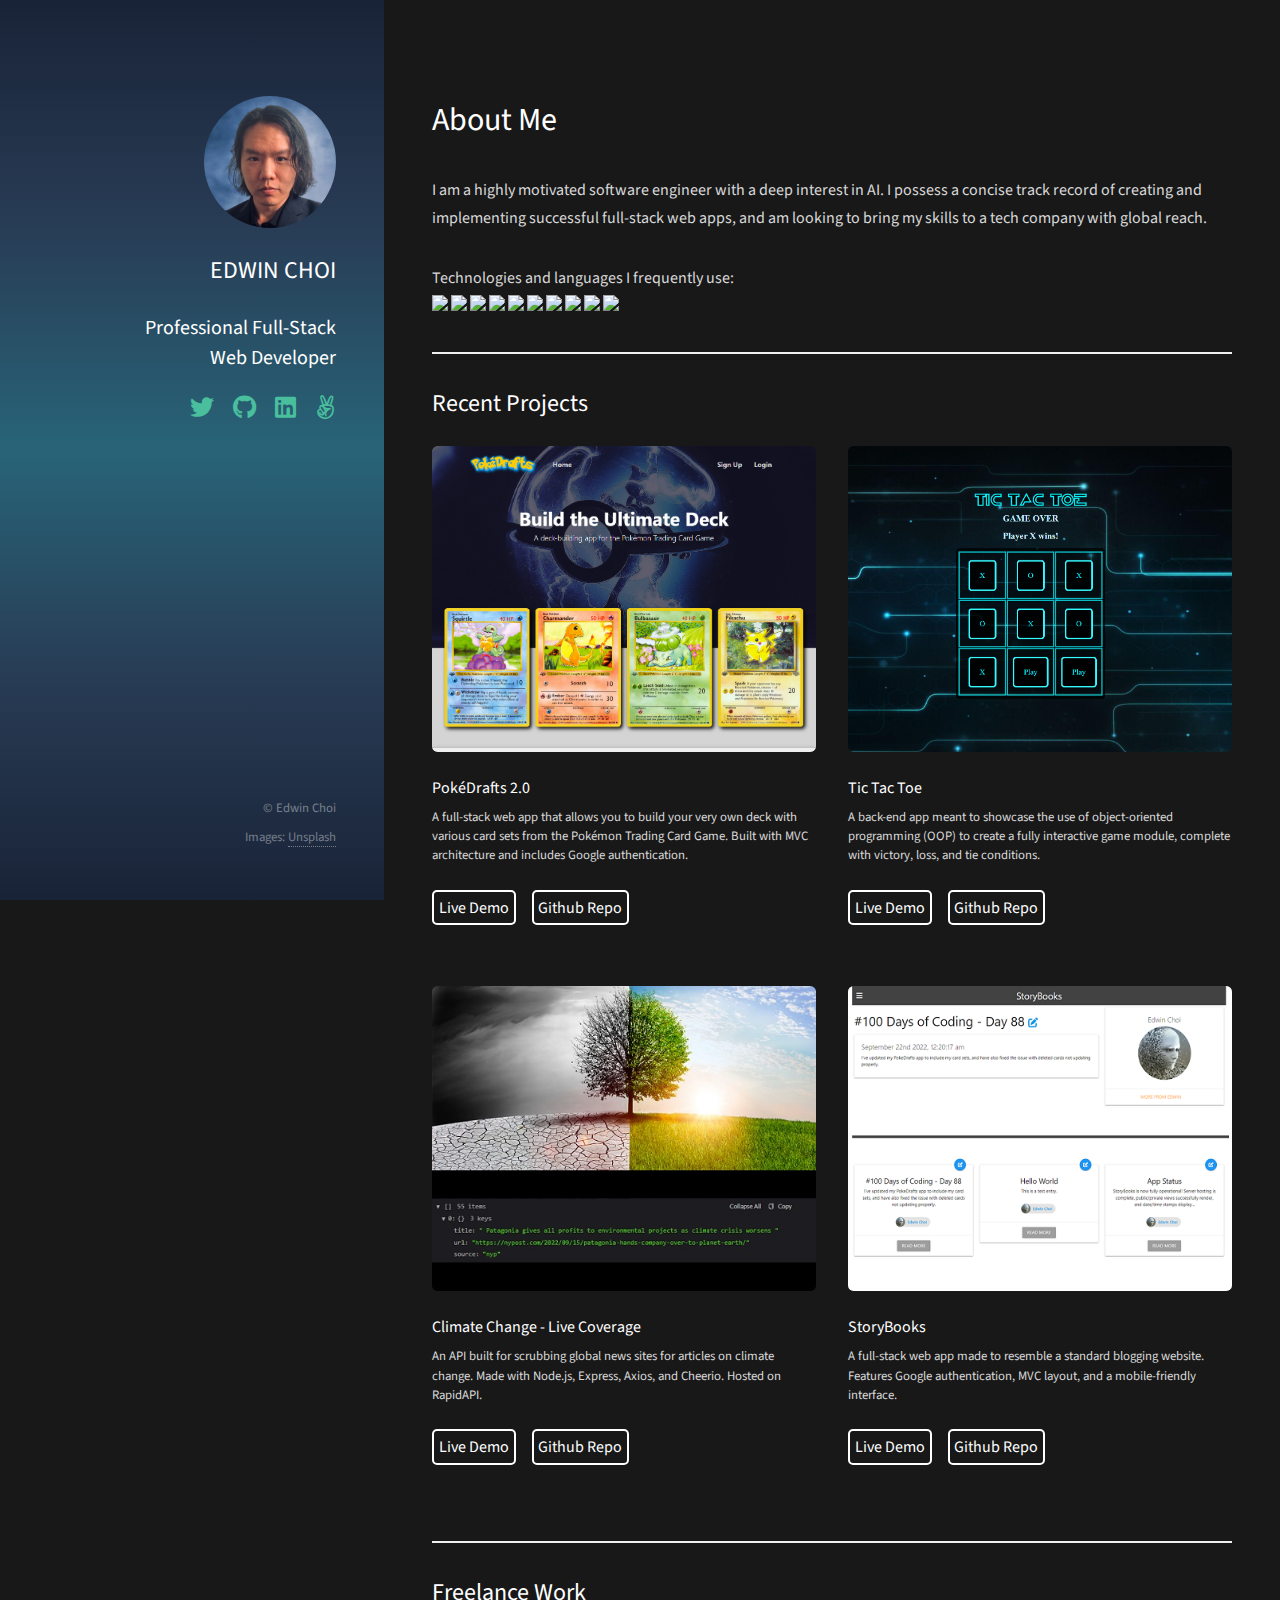
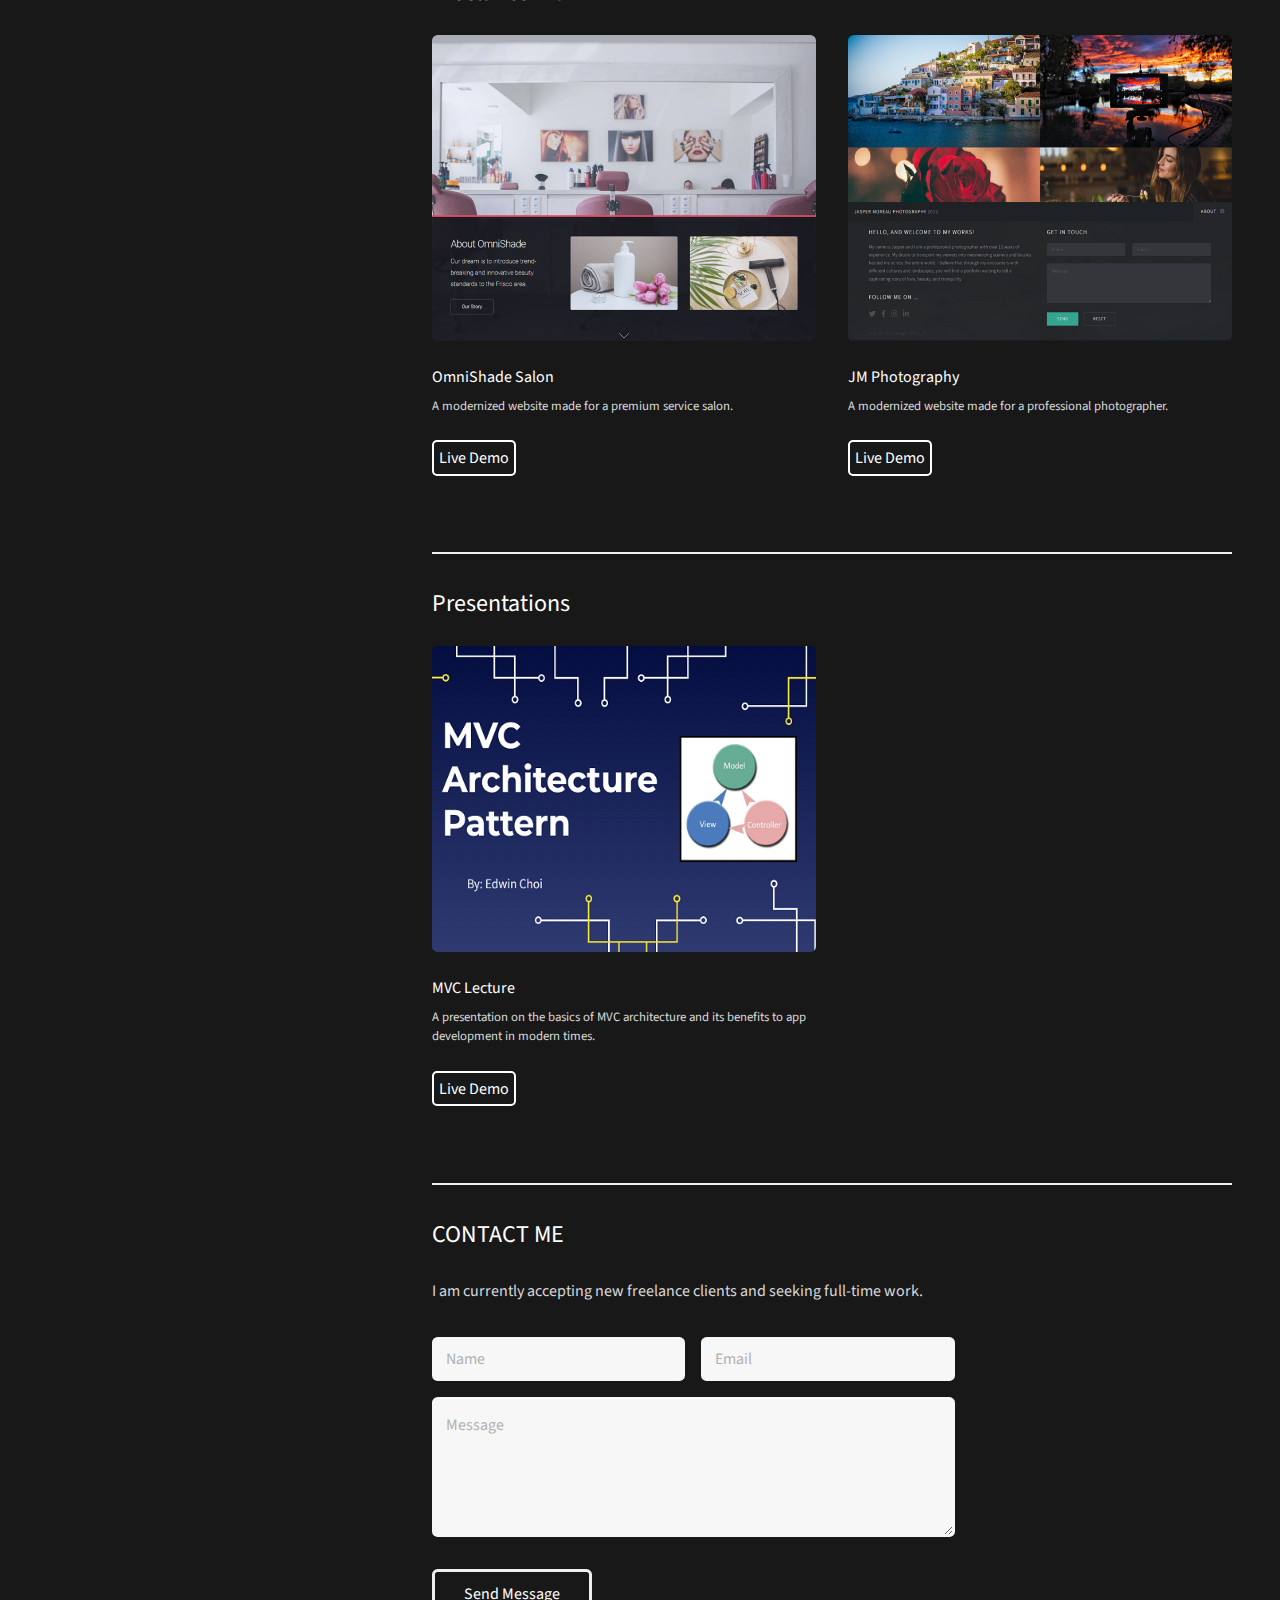
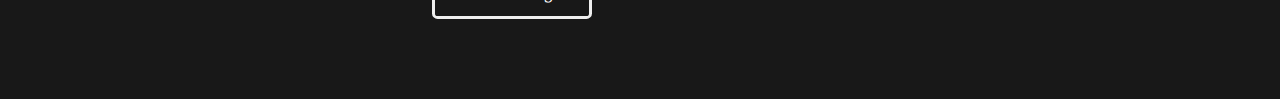
==== commit 8aab6183: "image updates" ====
--- a/index.html
+++ b/index.html
@@ -11,7 +11,7 @@
 		<!-- Header -->
 			<header id="header">
 				<div class="inner">
-					<a href="#" class="image avatar"><img src="images/portrait.jpg" alt="" /></a>
+					<a href="#" class="image avatar"><img src="images/Profile Image.png" alt="" /></a>
 					<h2><strong>EDWIN CHOI</strong></h2>
 					<h3>Professional Full-Stack <br>
 						Web Developer</h3>
@@ -56,11 +56,11 @@
 						<h2>Recent Projects</h2>
 						<div class="row">
 							<article class="col-6 col-12-xsmall work-item">
-								<a href="https://pokedrafts.up.railway.app/" target="blank"><img src="images/PokeDrafts 1.gif" class="image fit thumb" alt="" /></a>
-								<h3>PokéDrafts 2.0 - Ongoing</h3>
+								<a href="https://pokedrafts.up.railway.app/" target="blank"><img src="images/PokeDrafts Banner 2.png" class="image fit thumb" alt="" /></a>
+								<h3>PokéDrafts 2.0</h3>
 								<p>A full-stack web app that allows you to build your very own deck with various card sets from the Pokémon Trading Card Game. Built with MVC architecture and includes Google authentication.</p><br>
 								<ul class="actions">
-									<li><a href="https://pokedrafts.up.railway.app/" class="app-button" target="blank">Live Demo</a></li>
+									<li><a href="https://pokedrafts.com/" class="app-button" target="blank">Live Demo</a></li>
 									<li><a href="https://github.com/ec-coding/PokeDrafts-2.0" class="app-button" target="blank">Github Repo</a></li>
 								</ul>
 							</article>
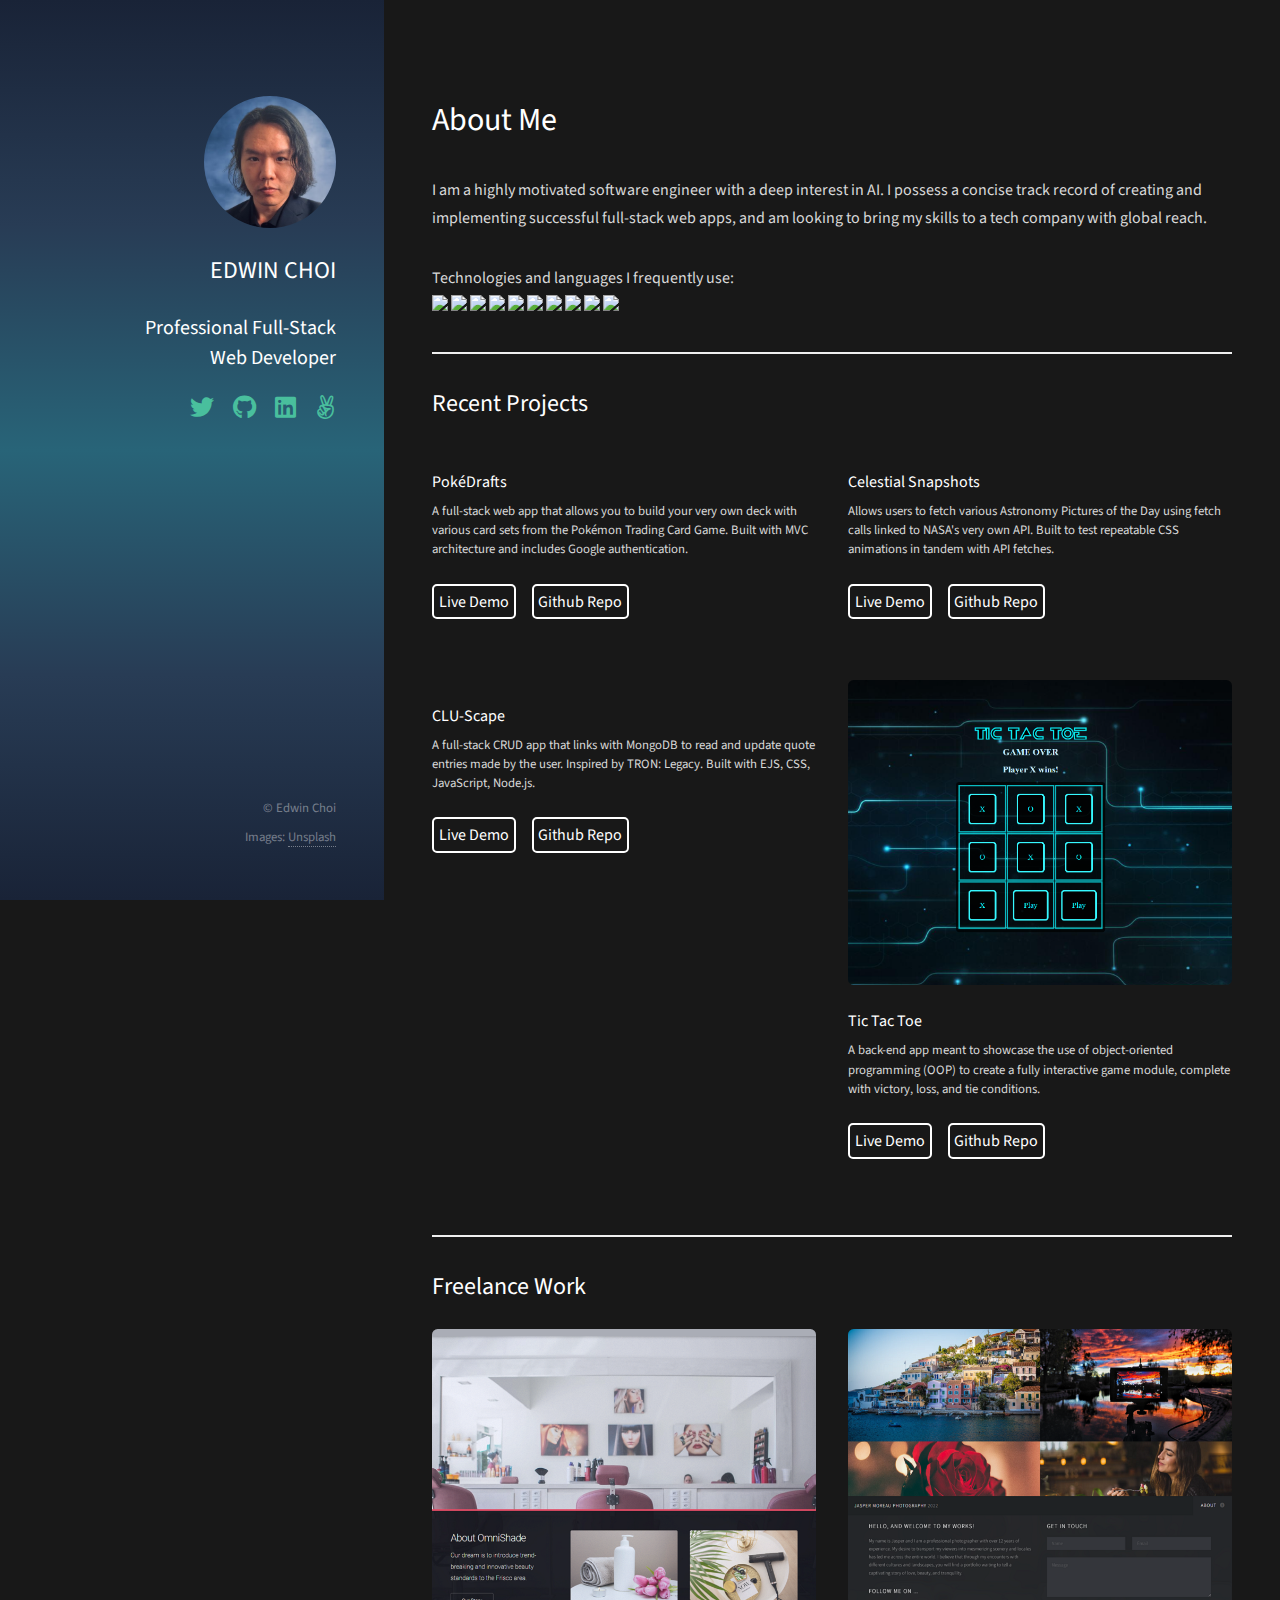
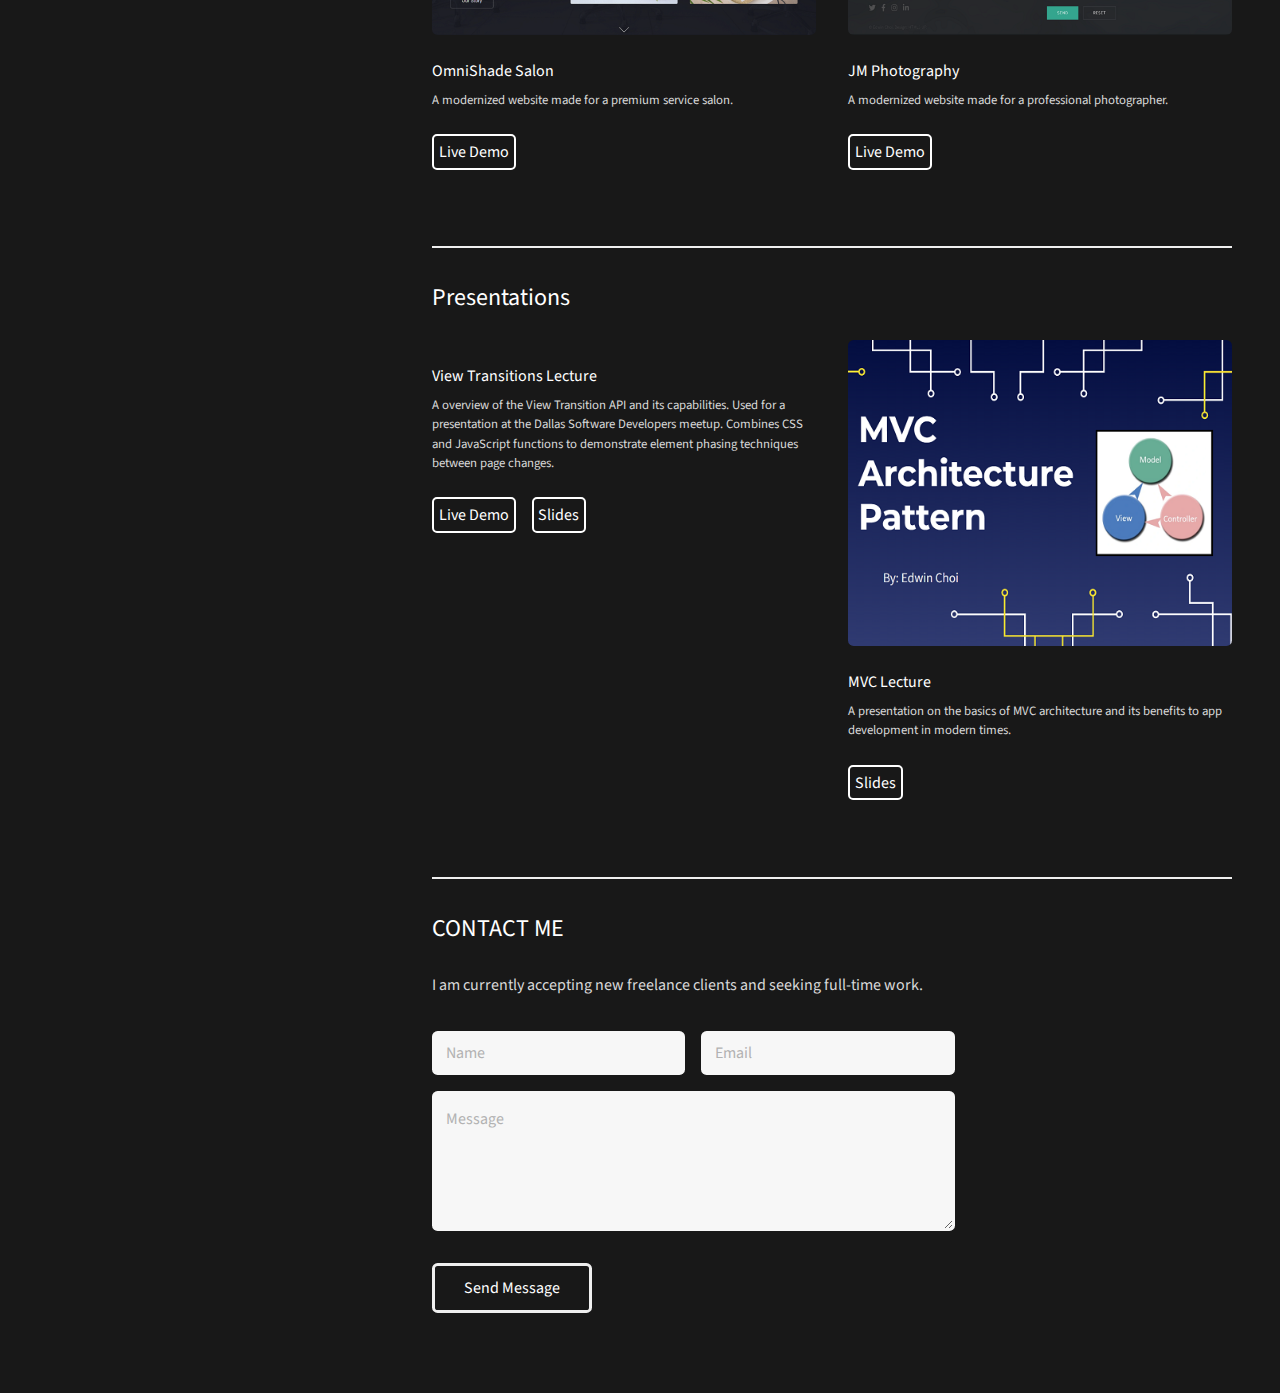
==== commit 5eb223a2: "content update" ====
--- a/index.html
+++ b/index.html
@@ -1,159 +1,233 @@
 <!DOCTYPE HTML>
 <html>
-	<head>
-		<title>Edwin Choi</title>
-		<meta charset="utf-8" />
-		<meta name="viewport" content="width=device-width, initial-scale=1, user-scalable=no" />
-		<link rel="stylesheet" href="assets/css/main.css" />
-	</head>
-	<body class="is-preload">
-
-		<!-- Header -->
-			<header id="header">
-				<div class="inner">
-					<a href="#" class="image avatar"><img src="images/Profile Image.png" alt="" /></a>
-					<h2><strong>EDWIN CHOI</strong></h2>
-					<h3>Professional Full-Stack <br>
-						Web Developer</h3>
-						<ul class="icons">
-							<li><a href="https://twitter.com/EdwinChoiDev" class="icon brands fa-twitter"><span class="label">Twitter</span></a></li>
-							<li><a href="https://github.com/ec-coding" class="icon brands fa-github"><span class="label">Github</span></a></li>
-							<li><a href="https://www.linkedin.com/in/edwin-choi-942638239/" class="icon brands fa-linkedin"><span class="label">LinkedIn</span></a></li>
-							<li><a href="https://angel.co/u/edwin-choi-8" class="icon brands fa-angellist"><span class="label">AngelList</span></a></li>
-						</ul>
-
-				</div>
+
+<head>
+	<title>Edwin Choi</title>
+	<meta charset="utf-8" />
+	<meta name="viewport" content="width=device-width, initial-scale=1, user-scalable=no" />
+	<link rel="stylesheet" href="assets/css/main.css" />
+</head>
+
+<body class="is-preload">
+
+	<!-- Header -->
+	<header id="header">
+		<div class="inner">
+			<a href="#" class="image avatar"><img src="images/Profile Image.png" alt="" /></a>
+			<h2><strong>EDWIN CHOI</strong></h2>
+			<h3>Professional Full-Stack <br>
+				Web Developer</h3>
+			<ul class="icons">
+				<li><a href="https://twitter.com/EdwinChoiDev" class="icon brands fa-twitter"><span
+							class="label">Twitter</span></a></li>
+				<li><a href="https://github.com/ec-coding" class="icon brands fa-github"><span
+							class="label">Github</span></a></li>
+				<li><a href="https://www.linkedin.com/in/edwin-choi-942638239/" class="icon brands fa-linkedin"><span
+							class="label">LinkedIn</span></a></li>
+				<li><a href="https://angel.co/u/edwin-choi-8" class="icon brands fa-angellist"><span
+							class="label">AngelList</span></a></li>
+			</ul>
+
+		</div>
+	</header>
+
+	<!-- Main -->
+	<div id="main">
+
+		<!-- One -->
+		<section id="one">
+			<header class="major">
+				<h2>About Me</h2>
 			</header>
-
-		<!-- Main -->
-			<div id="main">
-
-				<!-- One -->
-					<section id="one">
-						<header class="major">
-							<h2>About Me</h2>
-						</header>
-						<p>I am a highly motivated software engineer with a deep interest in AI. I possess a concise track record of creating and implementing successful full-stack web apps, and am looking to bring my skills to a tech company with global reach.</p>
-						
-						<p>Technologies and languages I frequently use:<br>
-							<img src="https://img.shields.io/static/v1?label=|&message=HTML5&color=23555f&style=plastic&logo=html5"/>
-							<img src="https://img.shields.io/static/v1?label=|&message=CSS3&color=285f65&style=plastic&logo=css3"/>
-							<img src="https://img.shields.io/static/v1?label=|&message=JAVASCRIPT&color=3c7f5d&style=plastic&logo=javascript"/>
-							<img src="https://img.shields.io/static/v1?label=|&message=BOOTSTRAP&color=316c5e&style=plastic&logo=bootstrap"/>
-							<img src="https://img.shields.io/static/v1?label=|&message=ADOBE&color=98bf53&style=plastic&logo=adobe"/>
-							<img src="https://img.shields.io/static/v1?label=|&message=REACT.JS&color=4a935c&style=plastic&logo=react"/>
-							<img src="https://img.shields.io/static/v1?label=|&message=NODE.JS&color=cdf998&style=plastic&logo=node.js"/>	
-							<img src="https://img.shields.io/static/v1?label=|&message=MONGO-DB&color=cdd148&style=plastic&logo=mongodb"/>
-							<img src="https://img.shields.io/static/v1?label=|&message=EXPRESS&color=bbb111&style=plastic&logo=express"/>
-							<img src="https://img.shields.io/static/v1?label=|&message=GIT&color=cbb148&style=plastic&logo=git"/>
-						<!-- <ul class="actions">
+			<p>I am a highly motivated software engineer with a deep interest in AI. I possess a concise track record of
+				creating and implementing successful full-stack web apps, and am looking to bring my skills to a tech
+				company with global reach.</p>
+
+			<p>Technologies and languages I frequently use:<br>
+				<img
+					src="https://img.shields.io/static/v1?label=|&message=HTML5&color=23555f&style=plastic&logo=html5" />
+				<img src="https://img.shields.io/static/v1?label=|&message=CSS3&color=285f65&style=plastic&logo=css3" />
+				<img
+					src="https://img.shields.io/static/v1?label=|&message=JAVASCRIPT&color=3c7f5d&style=plastic&logo=javascript" />
+				<img
+					src="https://img.shields.io/static/v1?label=|&message=BOOTSTRAP&color=316c5e&style=plastic&logo=bootstrap" />
+				<img
+					src="https://img.shields.io/static/v1?label=|&message=ADOBE&color=98bf53&style=plastic&logo=adobe" />
+				<img
+					src="https://img.shields.io/static/v1?label=|&message=REACT.JS&color=4a935c&style=plastic&logo=react" />
+				<img
+					src="https://img.shields.io/static/v1?label=|&message=NODE.JS&color=cdf998&style=plastic&logo=node.js" />
+				<img
+					src="https://img.shields.io/static/v1?label=|&message=MONGO-DB&color=cdd148&style=plastic&logo=mongodb" />
+				<img
+					src="https://img.shields.io/static/v1?label=|&message=EXPRESS&color=bbb111&style=plastic&logo=express" />
+				<img src="https://img.shields.io/static/v1?label=|&message=GIT&color=cbb148&style=plastic&logo=git" />
+				<!-- <ul class="actions">
 							<li><a href="#" class="button">Learn More</a></li>
 						</ul> -->
-					</section>
-
-				<!-- Two -->
-					<section id="two">
-						<h2>Recent Projects</h2>
-						<div class="row">
-							<article class="col-6 col-12-xsmall work-item">
-								<a href="https://pokedrafts.up.railway.app/" target="blank"><img src="images/PokeDrafts Banner 2.png" class="image fit thumb" alt="" /></a>
-								<h3>PokéDrafts 2.0</h3>
-								<p>A full-stack web app that allows you to build your very own deck with various card sets from the Pokémon Trading Card Game. Built with MVC architecture and includes Google authentication.</p><br>
-								<ul class="actions">
-									<li><a href="https://pokedrafts.com/" class="app-button" target="blank">Live Demo</a></li>
-									<li><a href="https://github.com/ec-coding/PokeDrafts-2.0" class="app-button" target="blank">Github Repo</a></li>
-								</ul>
-							</article>
-							<article class="col-6 col-12-xsmall work-item">
-								<a href="https://ec-tictactoe.netlify.app/" target="blank"><img src="images/Tic-Tac-Toe Banner.png" class="image fit thumb" alt="" /></a>
-								<h3>Tic Tac Toe</h3>
-								<p>A back-end app meant to showcase the use of object-oriented programming (OOP) to create a fully interactive game module, complete with victory, loss, and tie conditions.</p><br>
-								<ul class="actions">
-									<li><a href="https://ec-tictactoe.netlify.app/" class="app-button" target="blank">Live Demo</a></li>
-									<li><a href="https://github.com/ec-coding/Tic-Tac-Toe" class="app-button" target="blank">Github Repo</a></li>
-								</ul>
-							</article>
-							<article class="col-6 col-12-xsmall work-item">
-								<a href="https://rapidapi.com/edwinchoiwdev/api/climate-change-live-coverage" target="blank"><img src="images/climate-change-app banner.jpg" class="image fit thumb" alt="" /></a>
-								<h3>Climate Change - Live Coverage</h3>
-								<p>An API built for scrubbing global news sites for articles on climate change. Made with Node.js, Express, Axios, and Cheerio. Hosted on RapidAPI.</p><br>
-								<ul class="actions">
-									<li><a href="https://rapidapi.com/edwinchoiwdev/api/climate-change-live-coverage" class="app-button" target="blank">Live Demo</a></li>
-									<li><a href="https://github.com/ec-coding/climate-change-api" class="app-button" target="blank">Github Repo</a></li>
-								</ul>
-							</article>
-							<article class="col-6 col-12-xsmall work-item">
-								<a href="https://ec-storybooks-app.herokuapp.com/" target="blank"><img src="images/StoryBooks Banner.png" class="image fit thumb" alt="" /></a>
-								<h3>StoryBooks</h3>
-								<p>A full-stack web app made to resemble a standard blogging website. Features Google authentication, MVC layout, and a mobile-friendly interface. </p><br>
-								<ul class="actions">
-									<li><a href="https://ec-storybooks-app.herokuapp.com/" class="app-button" target="blank">Live Demo</a></li>
-									<li><a href="https://github.com/ec-coding/StoryBooks-App" class="app-button" target="blank">Github Repo</a></li>
-								</ul>
-							</article>
-						</div>
-						<!-- <ul class="actions">
+		</section>
+
+		<!-- Two -->
+		<section id="two">
+			<h2>Recent Projects</h2>
+			<div class="row">
+				<article class="col-6 col-12-xsmall work-item">
+					<a href="https://pokedrafts.up.railway.app/" target="blank"><img
+							src="https://i.imgur.com/i1au1oR.gif" class="image fit thumb pokedrafts-img" alt="" /></a>
+					<h3>PokéDrafts</h3>
+					<p>A full-stack web app that allows you to build your very own deck with various card sets from the
+						Pokémon Trading Card Game. Built with MVC architecture and includes Google authentication.</p>
+					<br>
+					<ul class="actions">
+						<li><a href="https://pokedrafts.com/" class="app-button" target="blank">Live Demo</a></li>
+						<li><a href="https://github.com/ec-coding/PokeDrafts-2.0" class="app-button"
+								target="blank">Github Repo</a></li>
+					</ul>
+				</article>
+				<article class="col-6 col-12-xsmall work-item">
+					<a href="https://celestial-snapshots.netlify.app/" target="blank"><img
+							src="https://i.imgur.com/oIs9QCn.gif" class="image fit thumb" alt="" /></a>
+					<h3>Celestial Snapshots</h3>
+					<p>Allows users to fetch various Astronomy Pictures of the Day using fetch calls
+						linked to NASA's very own API. Built to test repeatable CSS animations in tandem with API
+						fetches.
+					</p>
+					<br>
+					<ul class="actions">
+						<li><a href="https://celestial-snapshots.netlify.app/" class="app-button" target="blank">Live
+								Demo</a></li>
+						<li><a href="https://github.com/ec-coding/Celestial-Snapshots" class="app-button"
+								target="blank">Github Repo</a></li>
+					</ul>
+				</article>
+				<article class="col-6 col-12-xsmall work-item">
+					<a href="https://clu-scape.cyclic.app/" target="blank"><img src="https://i.imgur.com/AF5NHBd.gif"
+							class="image fit thumb" alt="" /></a>
+					<h3>CLU-Scape</h3>
+					<p>A full-stack CRUD app that links with MongoDB to read and update quote entries made by the user.
+						Inspired by TRON: Legacy. Built with EJS, CSS, JavaScript, Node.js.
+					</p>
+					<br>
+					<ul class="actions">
+						<li><a href="https://clu-scape.cyclic.app/" class="app-button" target="blank">Live
+								Demo</a></li>
+						<li><a href="https://github.com/ec-coding/CLU-Scape" class="app-button" target="blank">Github
+								Repo</a></li>
+					</ul>
+				</article>
+				<article class="col-6 col-12-xsmall work-item">
+					<a href="https://ec-tictactoe.netlify.app/" target="blank"><img src="images/Tic-Tac-Toe Banner.png"
+							class="image fit thumb" alt="" /></a>
+					<h3>Tic Tac Toe</h3>
+					<p>A back-end app meant to showcase the use of object-oriented programming (OOP) to create a fully
+						interactive game module, complete with victory, loss, and tie conditions.</p><br>
+					<ul class="actions">
+						<li><a href="https://ec-tictactoe.netlify.app/" class="app-button" target="blank">Live Demo</a>
+						</li>
+						<li><a href="https://github.com/ec-coding/Tic-Tac-Toe" class="app-button" target="blank">Github
+								Repo</a></li>
+					</ul>
+				</article>
+				<!-- <article class="col-6 col-12-xsmall work-item">
+					<a href="https://rapidapi.com/edwinchoiwdev/api/climate-change-live-coverage" target="blank"><img
+							src="images/climate-change-app banner.jpg" class="image fit thumb" alt="" /></a>
+					<h3>Climate Change - Live Coverage</h3>
+					<p>An API built for scrubbing global news sites for articles on climate change. Made with Node.js,
+						Express, Axios, and Cheerio. Hosted on RapidAPI.</p><br>
+					<ul class="actions">
+						<li><a href="https://rapidapi.com/edwinchoiwdev/api/climate-change-live-coverage"
+								class="app-button" target="blank">Live Demo</a></li>
+						<li><a href="https://github.com/ec-coding/climate-change-api" class="app-button"
+								target="blank">Github Repo</a></li>
+					</ul>
+				</article> -->
+
+			</div>
+			<!-- <ul class="actions">
 							<li><a href="#" class="button">Full Portfolio</a></li>
 						</ul> -->
-					</section>
-
-				<!-- Three -->
-					<section id="three">
-						<h2>Freelance Work</h2>
-						<div class="row">
-							<article class="col-6 col-12-xsmall work-item">
-								<a href="https://omnishadesalon.netlify.app/index.html" target="blank"><img src="images/OmniShade Banner.png" class="image fit thumb" alt="" /></a>
-								<h3>OmniShade Salon</h3>
-								<p>A modernized website made for a premium service salon.</p><br>
-								<ul class="actions">
-									<li><a href="https://omnishadesalon.netlify.app/index.html" class="app-button">Live Demo</a></li>
-								</ul>
-							</article>
-							<article class="col-6 col-12-xsmall work-item">
-								<a href="https://jaspermoreau.netlify.app/index.html" target="blank"><img src="images/JM-Photo Banner.png" class="image fit thumb" alt="" /></a>
-								<h3>JM Photography</h3>
-								<p>A modernized website made for a professional photographer.</p><br>
-								<ul class="actions">
-									<li><a href="https://jaspermoreau.netlify.app/index.html" class="app-button">Live Demo</a></li>
-								</ul>
-							</article>
+		</section>
+
+		<!-- Three -->
+		<section id="three">
+			<h2>Freelance Work</h2>
+			<div class="row">
+				<article class="col-6 col-12-xsmall work-item">
+					<a href="https://omnishadesalon.netlify.app/index.html" target="blank"><img
+							src="images/OmniShade Banner.png" class="image fit thumb" alt="" /></a>
+					<h3>OmniShade Salon</h3>
+					<p>A modernized website made for a premium service salon.</p><br>
+					<ul class="actions">
+						<li><a href="https://omnishadesalon.netlify.app/index.html" class="app-button">Live Demo</a>
+						</li>
+					</ul>
+				</article>
+				<article class="col-6 col-12-xsmall work-item">
+					<a href="https://jaspermoreau.netlify.app/index.html" target="blank"><img
+							src="images/JM-Photo Banner.png" class="image fit thumb" alt="" /></a>
+					<h3>JM Photography</h3>
+					<p>A modernized website made for a professional photographer.</p><br>
+					<ul class="actions">
+						<li><a href="https://jaspermoreau.netlify.app/index.html" class="app-button">Live Demo</a></li>
+					</ul>
+				</article>
+			</div>
+		</section>
+
+		<!-- Four -->
+		<section id="four">
+			<h2>Presentations</h2>
+			<div class="row">
+				<article class="col-6 col-12-xsmall work-item">
+					<a href="https://github.com/ec-coding/VT-Lecture/blob/main/Shared%20Element%20Transitions.pdf"
+						target="blank"><img src="https://i.imgur.com/DRnfg2b.gif" class="image fit thumb" alt="" /></a>
+					<h3>View Transitions Lecture</h3>
+					<p>A overview of the View Transition API and its capabilities. Used for a presentation at the Dallas Software Developers meetup.
+						Combines CSS and JavaScript functions to demonstrate element phasing techniques between page changes.
+					</p><br>
+					<ul class="actions">
+						<li><a href="https://vt-demo.cyclic.app/" class="app-button" target="blank">
+							Live Demo</a></li>
+						<li><a href="https://github.com/ec-coding/VT-Lecture/blob/main/Shared%20Element%20Transitions.pdf"
+								class="app-button">Slides</a></li>
+					</ul>
+				</article>
+				<article class="col-6 col-12-xsmall work-item">
+					<a href="https://github.com/ec-coding/MVC-Lecture/blob/main/MVC%20Lecture.pdf" target="blank"><img
+							src="images/MVC Banner.png" class="image fit thumb" alt="" /></a>
+					<h3>MVC Lecture</h3>
+					<p>A presentation on the basics of MVC architecture and its benefits to app development in modern
+						times.</p><br>
+					<ul class="actions">
+						<li><a href="https://github.com/ec-coding/MVC-Lecture/blob/main/MVC%20Lecture.pdf"
+								class="app-button">Slides</a></li>
+					</ul>
+				</article>
+			</div>
+		</section>
+
+		<!-- Five -->
+		<section id="five">
+			<h2>CONTACT ME</h2>
+			<p>I am currently accepting new freelance clients and seeking full-time work.</p>
+			<div class="row">
+				<div class="col-8 col-12-small">
+					<form method="post" name="contact" data-netlify="true">
+						<div class="row gtr-uniform gtr-50">
+							<div class="col-6 col-12-xsmall"><input type="text" name="name" id="name"
+									placeholder="Name" /></div>
+							<div class="col-6 col-12-xsmall"><input type="email" name="email" id="email"
+									placeholder="Email" /></div>
+							<div class="col-12"><textarea name="message" id="message" placeholder="Message"
+									rows="4"></textarea></div>
 						</div>
-					</section>
-
-				<!-- Four -->
-					<section id="four">
-						<h2>Presentations</h2>
-						<div class="row">
-							<article class="col-6 col-12-xsmall work-item">
-								<a href="https://github.com/ec-coding/MVC-Lecture/blob/main/MVC%20Lecture.pdf" target="blank"><img src="images/MVC Banner.png" class="image fit thumb" alt="" /></a>
-								<h3>MVC Lecture</h3>
-								<p>A presentation on the basics of MVC architecture and its benefits to app development in modern times.</p><br>
-								<ul class="actions">
-									<li><a href="https://github.com/ec-coding/MVC-Lecture/blob/main/MVC%20Lecture.pdf" class="app-button">Live Demo</a></li>
-								</ul>
-							</article>
-						</div>
-					</section>
-
-				<!-- Five -->
-					<section id="five">
-						<h2>CONTACT ME</h2>
-						<p>I am currently accepting new freelance clients and seeking full-time work.</p>
-						<div class="row">
-							<div class="col-8 col-12-small">
-								<form method="post" name="contact" data-netlify="true">
-									<div class="row gtr-uniform gtr-50">
-										<div class="col-6 col-12-xsmall"><input type="text" name="name" id="name" placeholder="Name" /></div>
-										<div class="col-6 col-12-xsmall"><input type="email" name="email" id="email" placeholder="Email" /></div>
-										<div class="col-12"><textarea name="message" id="message" placeholder="Message" rows="4"></textarea></div>
-									</div>
-								</form>
-								<ul class="actions">
-									<li><input type="submit" value="Send Message" /></li>
-								</ul>
-							</div>
-							<div class="col-4 col-12-small">
-								<!-- <ul class="labeled-icons">
+					</form>
+					<ul class="actions">
+						<li><input type="submit" value="Send Message" /></li>
+					</ul>
+				</div>
+				<div class="col-4 col-12-small">
+					<!-- <ul class="labeled-icons">
 									<li>
 										<a href="https://www.linkedin.com/in/edwin-choi-942638239/" target="_blank">
 											<img src="https://img.shields.io/static/v1?label=|&message=LINKED-IN&color=cdf998&style=plastic&logo=linkedin&logo-color=white"/>
@@ -175,29 +249,31 @@
 										</a>
 									</li>
 								</ul> -->
-							</div>
-						</div>
-					</section>
-
-			</div>
-
-		<!-- Footer -->
-			<footer id="footer">
-				<div class="inner">
-
-					<ul class="copyright">
-						<li>&copy; Edwin Choi</li><li>Images: <a href="https://unsplash.com/">Unsplash</a></li>
-					</ul>
 				</div>
-			</footer>
-
-		<!-- Scripts -->
-			<script src="assets/js/jquery.min.js"></script>
-			<script src="assets/js/jquery.poptrox.min.js"></script>
-			<script src="assets/js/browser.min.js"></script>
-			<script src="assets/js/breakpoints.min.js"></script>
-			<script src="assets/js/util.js"></script>
-			<script src="assets/js/main.js"></script>
-
-	</body>
+			</div>
+		</section>
+
+	</div>
+
+	<!-- Footer -->
+	<footer id="footer">
+		<div class="inner">
+
+			<ul class="copyright">
+				<li>&copy; Edwin Choi</li>
+				<li>Images: <a href="https://unsplash.com/">Unsplash</a></li>
+			</ul>
+		</div>
+	</footer>
+
+	<!-- Scripts -->
+	<script src="assets/js/jquery.min.js"></script>
+	<script src="assets/js/jquery.poptrox.min.js"></script>
+	<script src="assets/js/browser.min.js"></script>
+	<script src="assets/js/breakpoints.min.js"></script>
+	<script src="assets/js/util.js"></script>
+	<script src="assets/js/main.js"></script>
+
+</body>
+
 </html>--- a/assets/css/main.css
+++ b/assets/css/main.css
@@ -3233,4 +3233,8 @@
 				padding-left: 0;
 			}
 
-	}+	}
+
+.pokedrafts-img {
+	width: 94.25% !important;
+}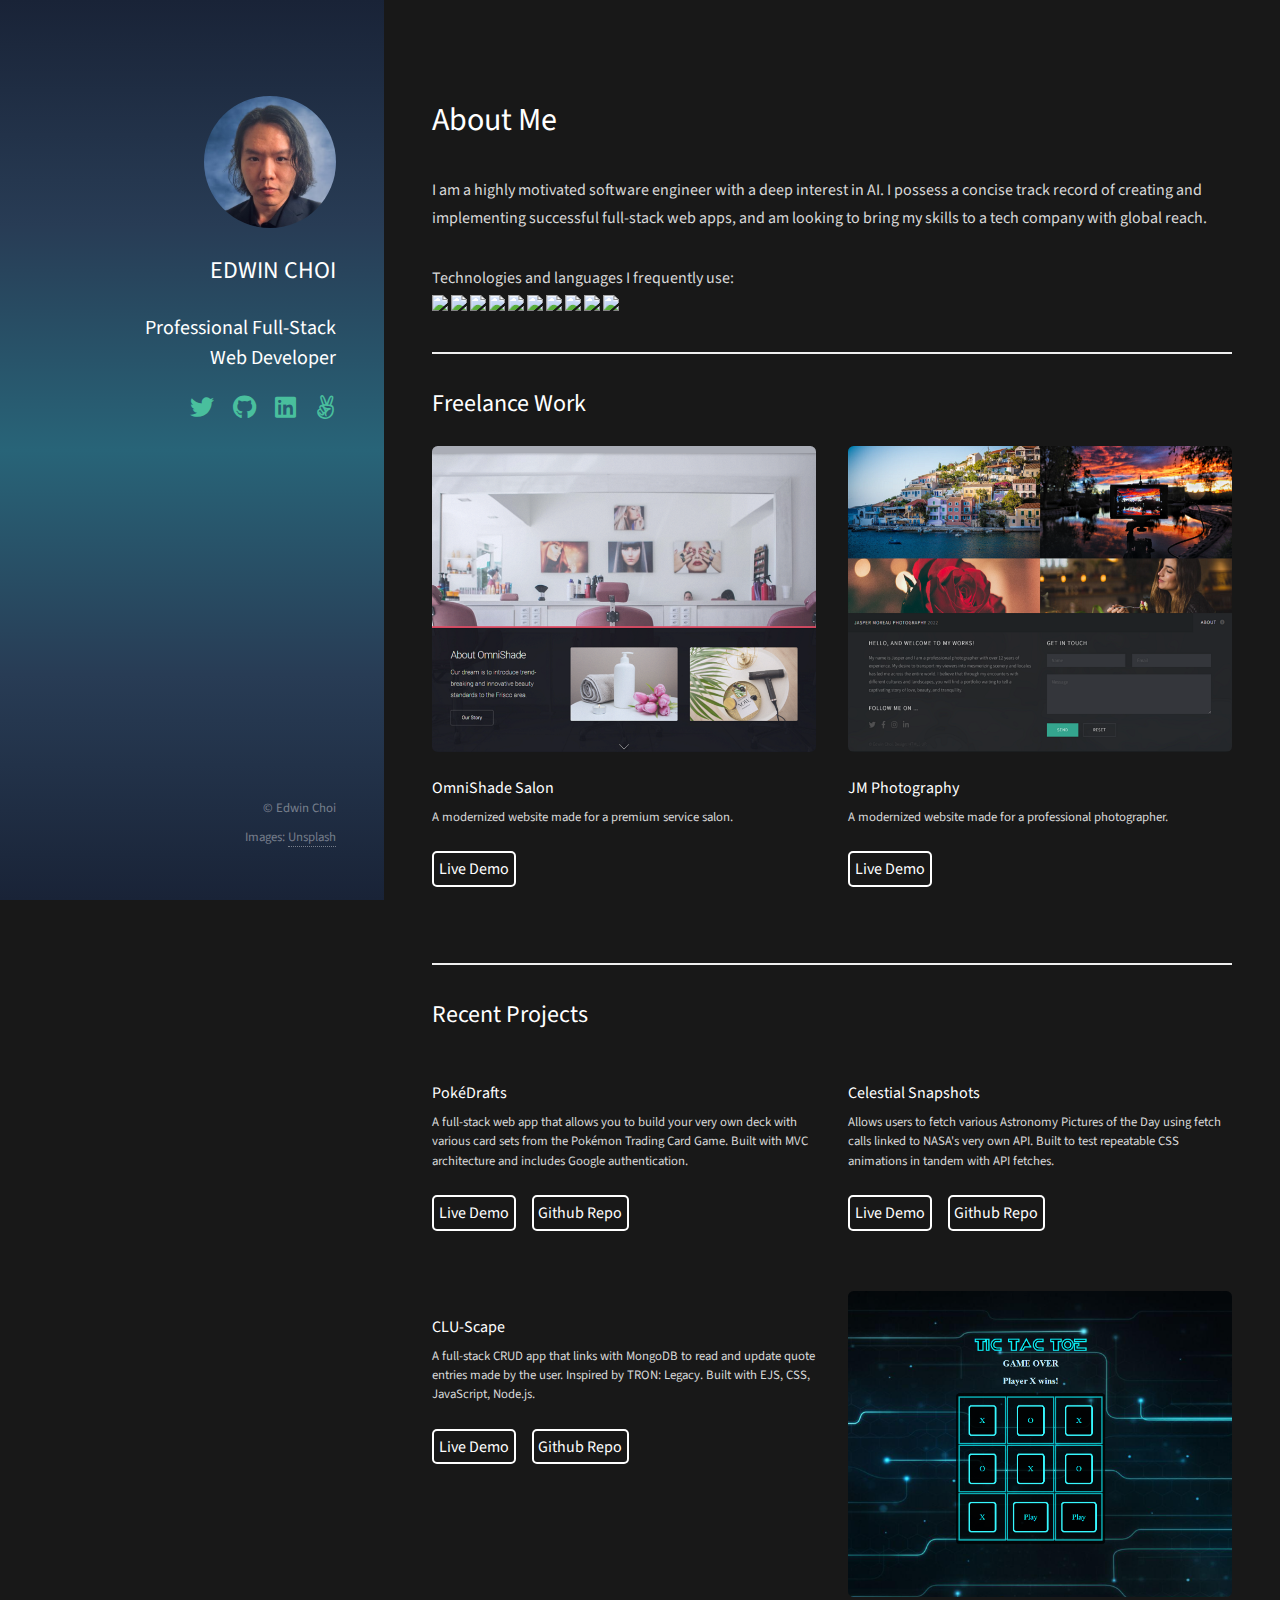
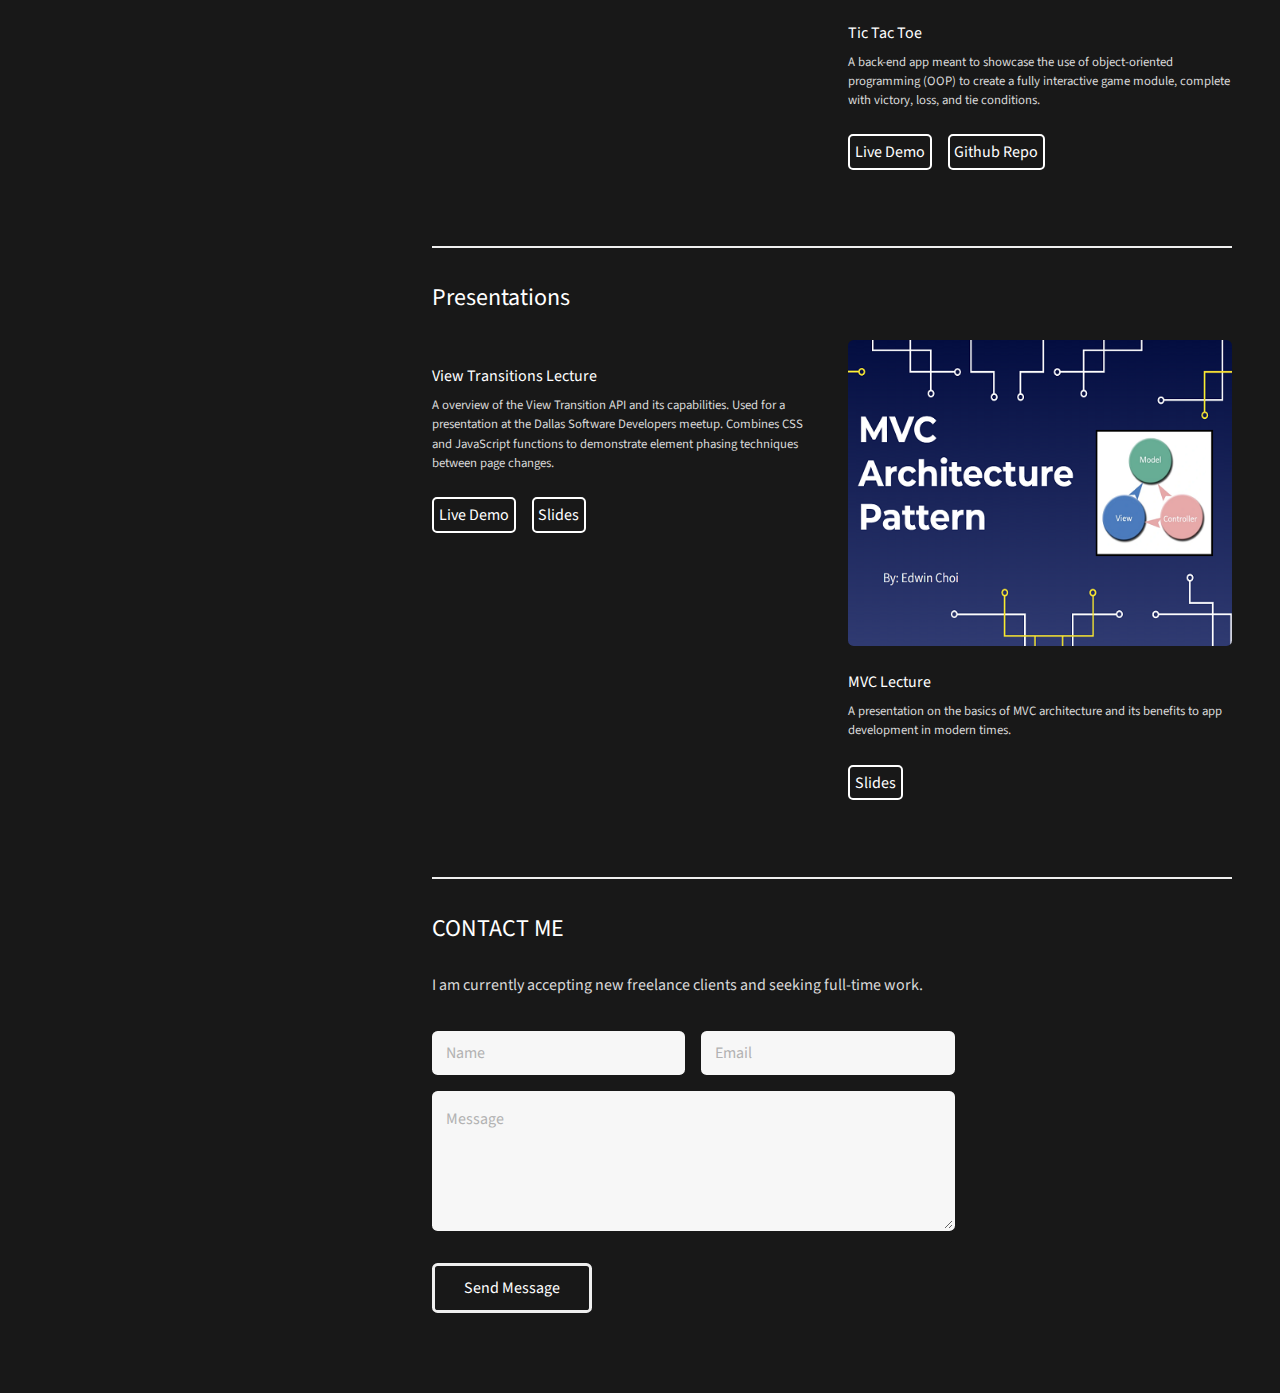
==== commit 6b343685: "layout update" ====
--- a/index.html
+++ b/index.html
@@ -67,6 +67,32 @@
 						</ul> -->
 		</section>
 
+		<!-- Three -->
+		<section id="three">
+			<h2>Freelance Work</h2>
+			<div class="row">
+				<article class="col-6 col-12-xsmall work-item">
+					<a href="https://omnishadesalon.netlify.app/index.html" target="blank"><img
+							src="images/OmniShade Banner.png" class="image fit thumb" alt="" /></a>
+					<h3>OmniShade Salon</h3>
+					<p>A modernized website made for a premium service salon.</p><br>
+					<ul class="actions">
+						<li><a href="https://omnishadesalon.netlify.app/index.html" class="app-button">Live Demo</a>
+						</li>
+					</ul>
+				</article>
+				<article class="col-6 col-12-xsmall work-item">
+					<a href="https://jaspermoreau.netlify.app/index.html" target="blank"><img
+							src="images/JM-Photo Banner.png" class="image fit thumb" alt="" /></a>
+					<h3>JM Photography</h3>
+					<p>A modernized website made for a professional photographer.</p><br>
+					<ul class="actions">
+						<li><a href="https://jaspermoreau.netlify.app/index.html" class="app-button">Live Demo</a></li>
+					</ul>
+				</article>
+			</div>
+		</section>
+
 		<!-- Two -->
 		<section id="two">
 			<h2>Recent Projects</h2>
@@ -146,32 +172,6 @@
 			<!-- <ul class="actions">
 							<li><a href="#" class="button">Full Portfolio</a></li>
 						</ul> -->
-		</section>
-
-		<!-- Three -->
-		<section id="three">
-			<h2>Freelance Work</h2>
-			<div class="row">
-				<article class="col-6 col-12-xsmall work-item">
-					<a href="https://omnishadesalon.netlify.app/index.html" target="blank"><img
-							src="images/OmniShade Banner.png" class="image fit thumb" alt="" /></a>
-					<h3>OmniShade Salon</h3>
-					<p>A modernized website made for a premium service salon.</p><br>
-					<ul class="actions">
-						<li><a href="https://omnishadesalon.netlify.app/index.html" class="app-button">Live Demo</a>
-						</li>
-					</ul>
-				</article>
-				<article class="col-6 col-12-xsmall work-item">
-					<a href="https://jaspermoreau.netlify.app/index.html" target="blank"><img
-							src="images/JM-Photo Banner.png" class="image fit thumb" alt="" /></a>
-					<h3>JM Photography</h3>
-					<p>A modernized website made for a professional photographer.</p><br>
-					<ul class="actions">
-						<li><a href="https://jaspermoreau.netlify.app/index.html" class="app-button">Live Demo</a></li>
-					</ul>
-				</article>
-			</div>
 		</section>
 
 		<!-- Four -->
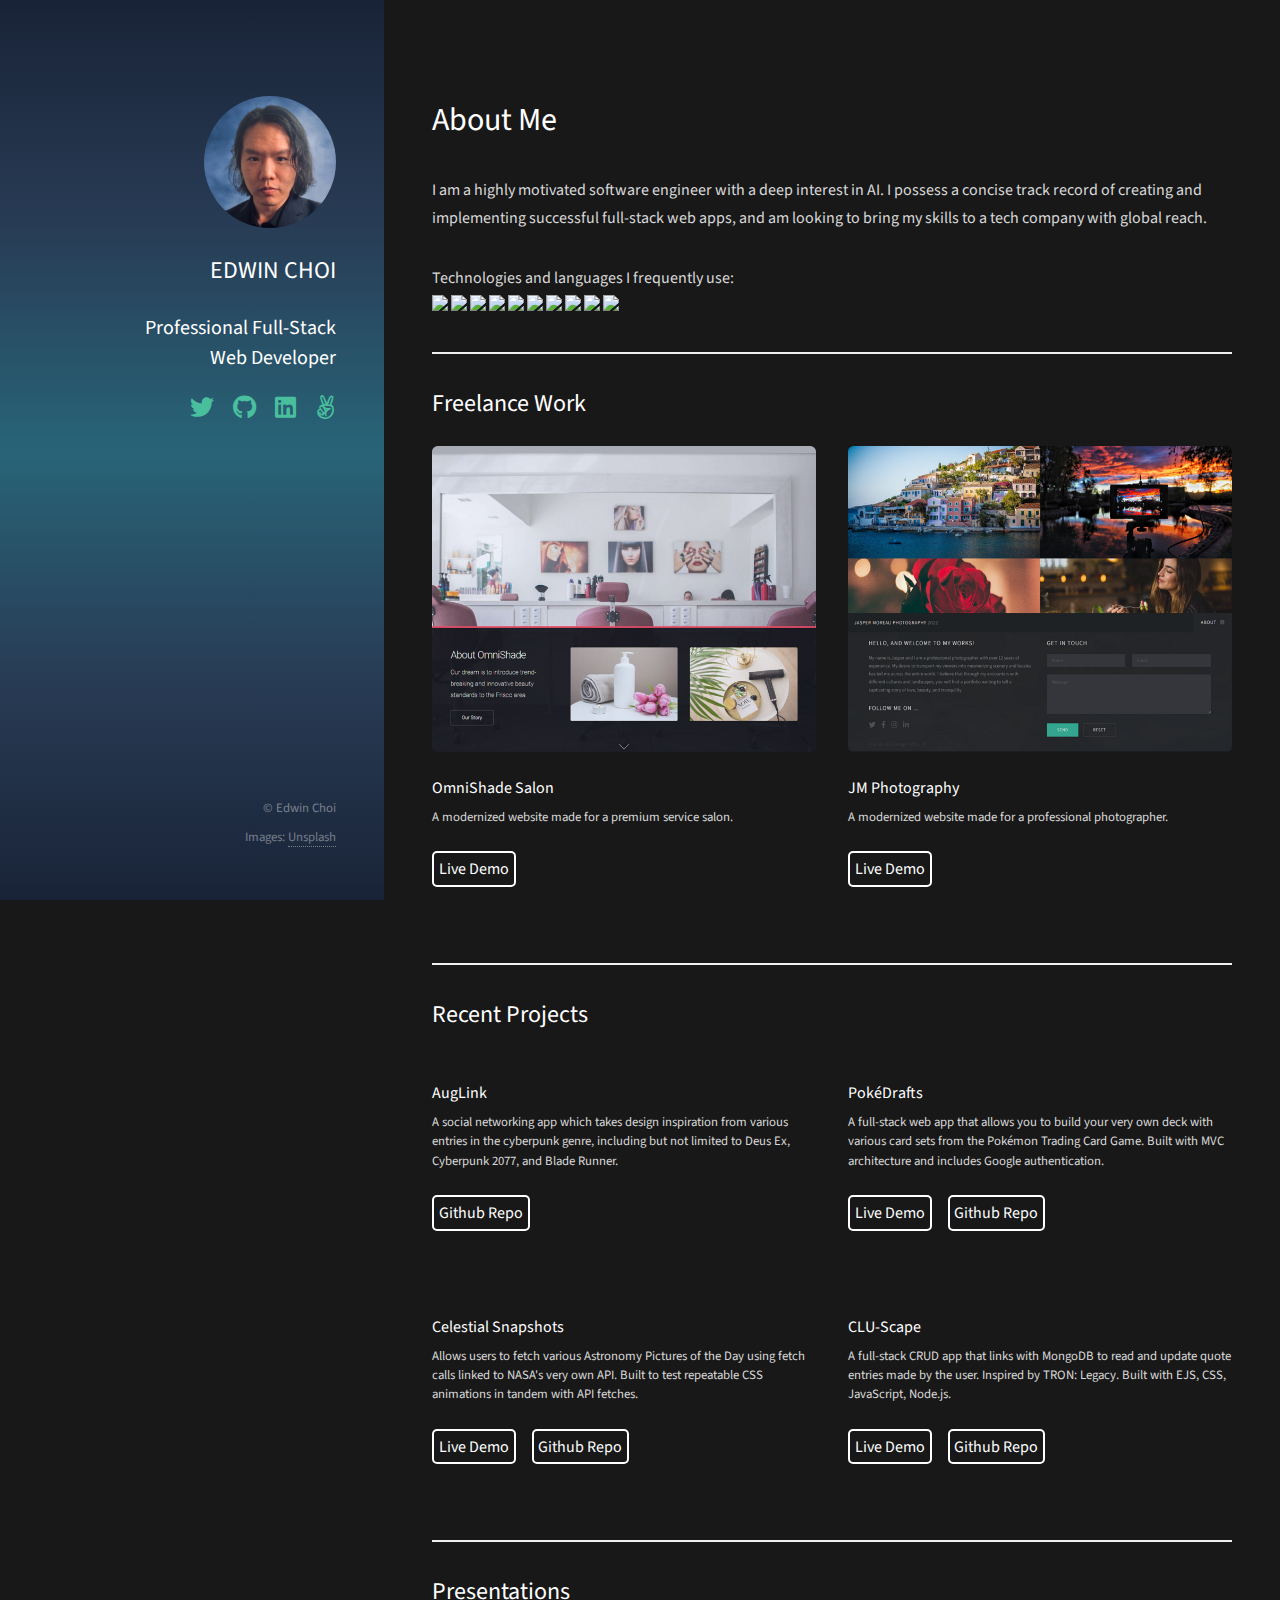
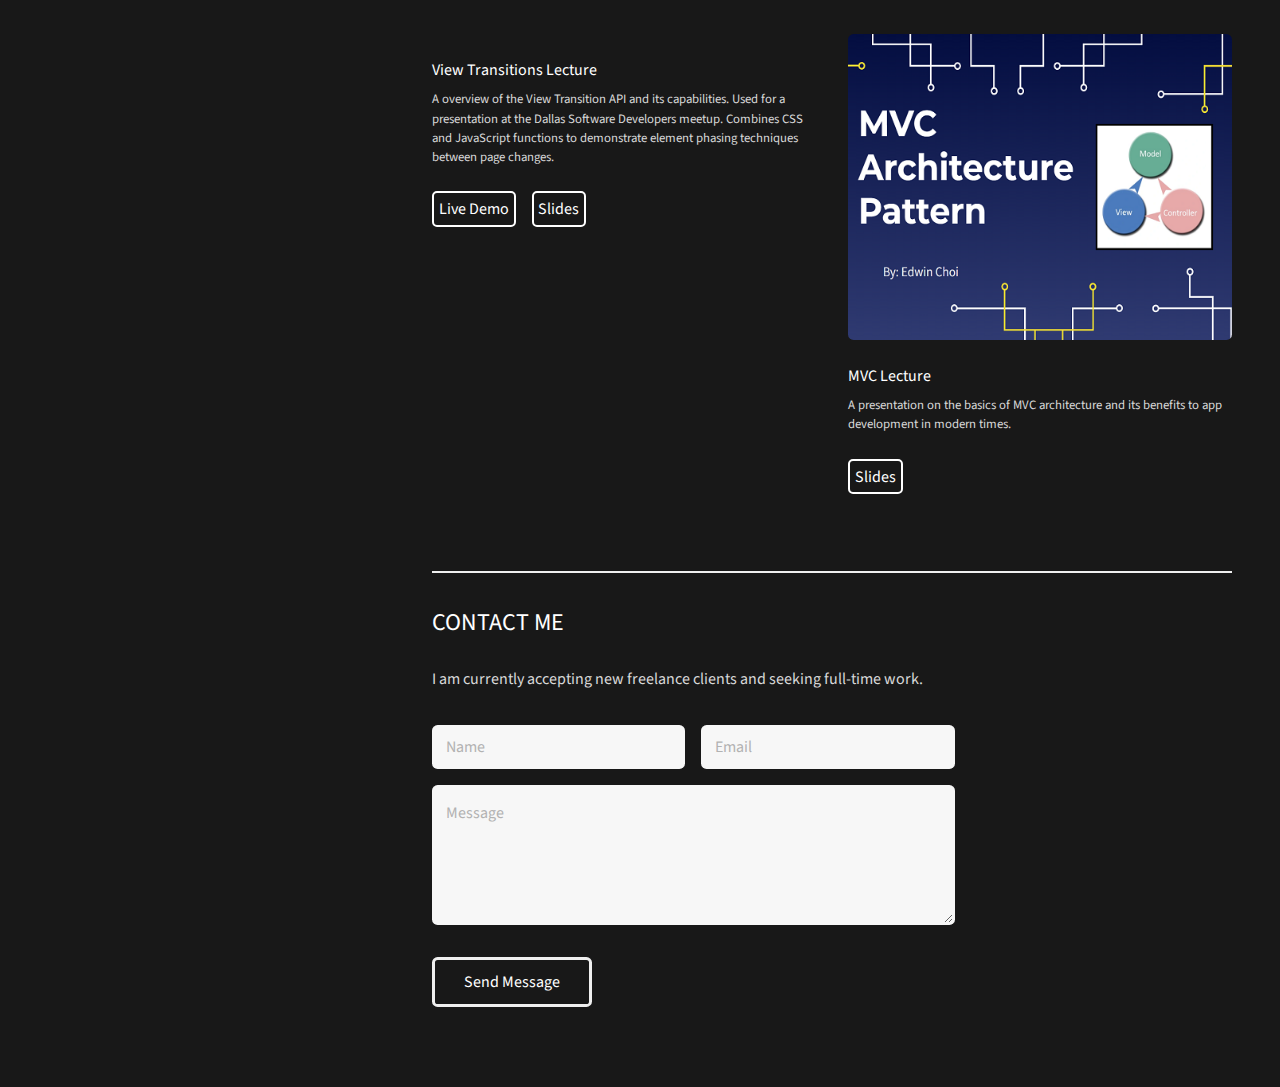
==== commit 246eaf06: "content update" ====
--- a/index.html
+++ b/index.html
@@ -98,6 +98,18 @@
 			<h2>Recent Projects</h2>
 			<div class="row">
 				<article class="col-6 col-12-xsmall work-item">
+					<a href="https://github.com/ec-coding/AugLink" target="blank"><img
+							src="./images/auglink-login.gif" class="image fit thumb" alt="" /></a>
+					<h3>AugLink</h3>
+					<p>A social networking app which takes design inspiration from various entries in the cyberpunk genre, 
+						including but not limited to Deus Ex, Cyberpunk 2077, and Blade Runner.</p>
+					<br>
+					<ul class="actions">
+						<li><a href="https://github.com/ec-coding/AugLink" class="app-button"
+								target="blank">Github Repo</a></li>
+					</ul>
+				</article>
+				<article class="col-6 col-12-xsmall work-item">
 					<a href="https://pokedrafts.up.railway.app/" target="blank"><img
 							src="https://i.imgur.com/i1au1oR.gif" class="image fit thumb pokedrafts-img" alt="" /></a>
 					<h3>PokéDrafts</h3>
@@ -141,7 +153,7 @@
 								Repo</a></li>
 					</ul>
 				</article>
-				<article class="col-6 col-12-xsmall work-item">
+				<!-- <article class="col-6 col-12-xsmall work-item">
 					<a href="https://ec-tictactoe.netlify.app/" target="blank"><img src="images/Tic-Tac-Toe Banner.png"
 							class="image fit thumb" alt="" /></a>
 					<h3>Tic Tac Toe</h3>
@@ -153,7 +165,7 @@
 						<li><a href="https://github.com/ec-coding/Tic-Tac-Toe" class="app-button" target="blank">Github
 								Repo</a></li>
 					</ul>
-				</article>
+				</article> -->
 				<!-- <article class="col-6 col-12-xsmall work-item">
 					<a href="https://rapidapi.com/edwinchoiwdev/api/climate-change-live-coverage" target="blank"><img
 							src="images/climate-change-app banner.jpg" class="image fit thumb" alt="" /></a>
--- a/assets/css/main.css
+++ b/assets/css/main.css
@@ -3235,6 +3235,6 @@
 
 	}
 
-.pokedrafts-img {
+/* .pokedrafts-img {
 	width: 94.25% !important;
-}+} */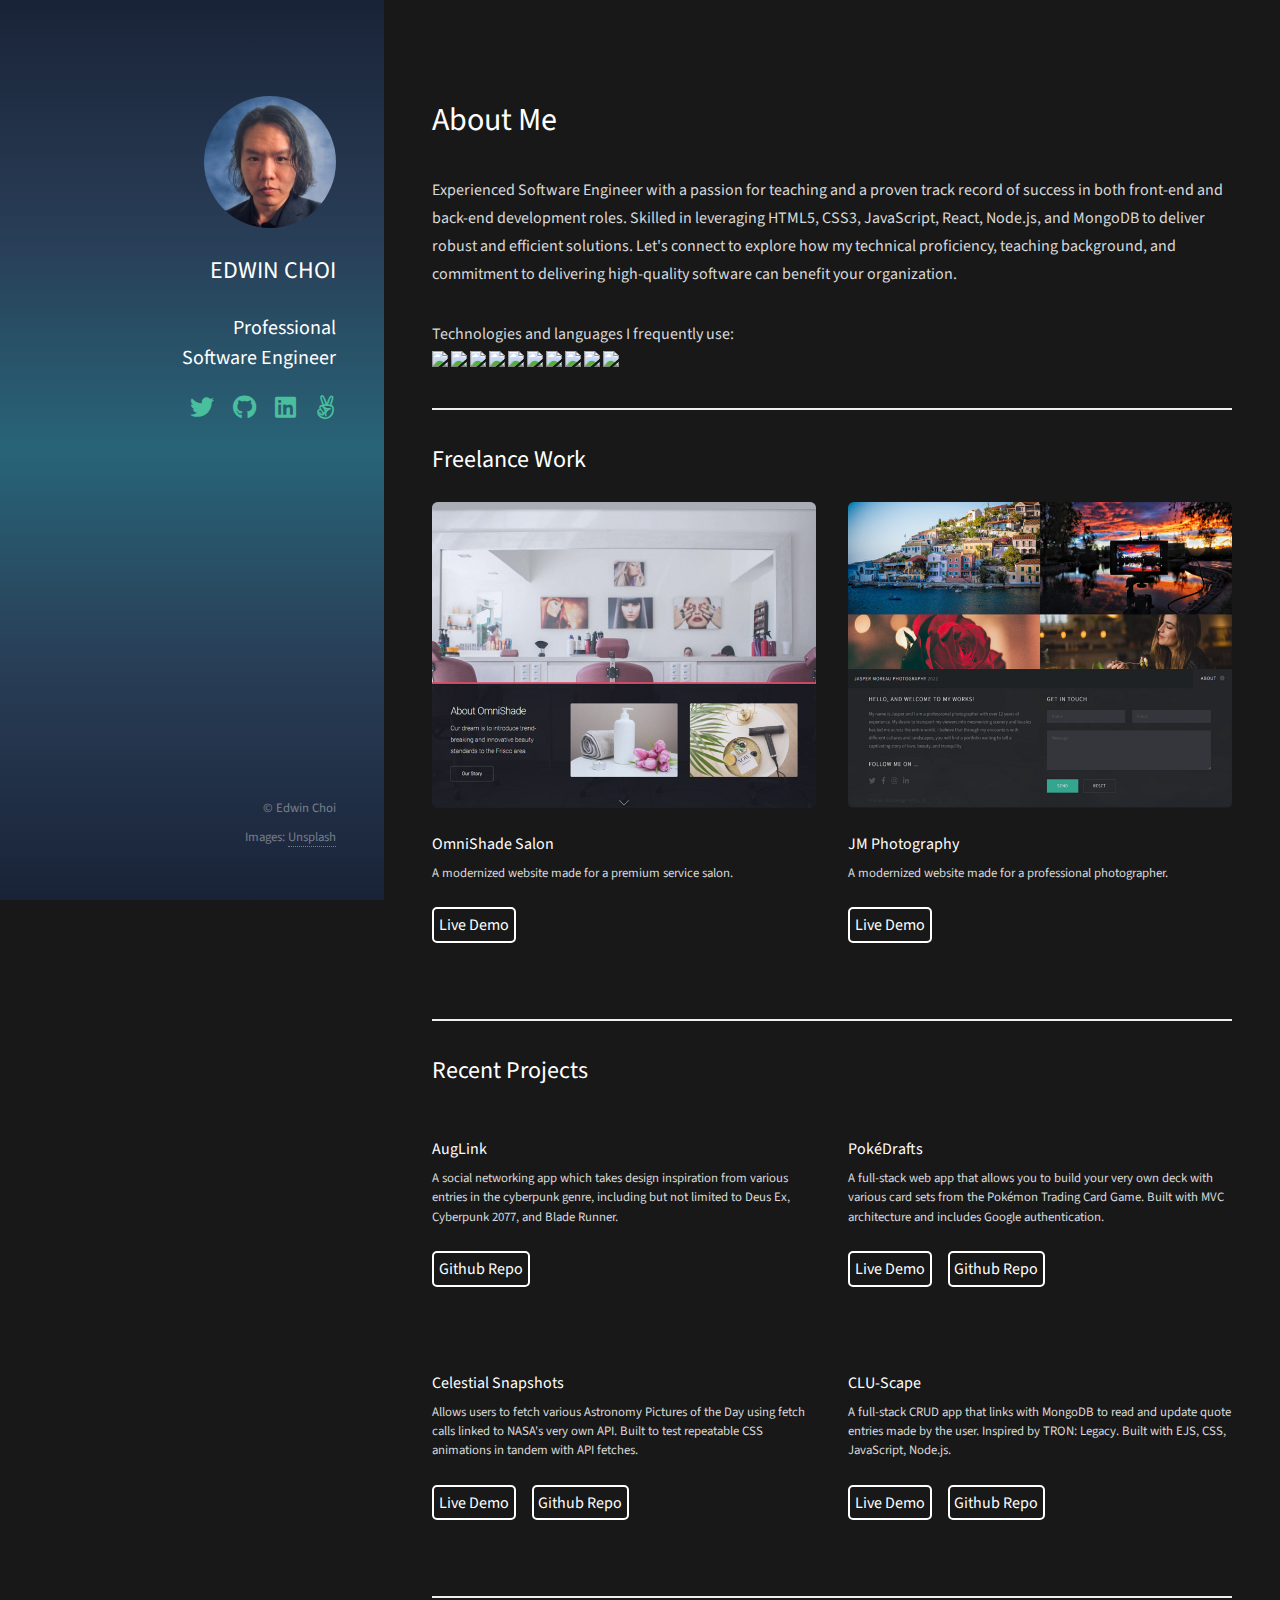
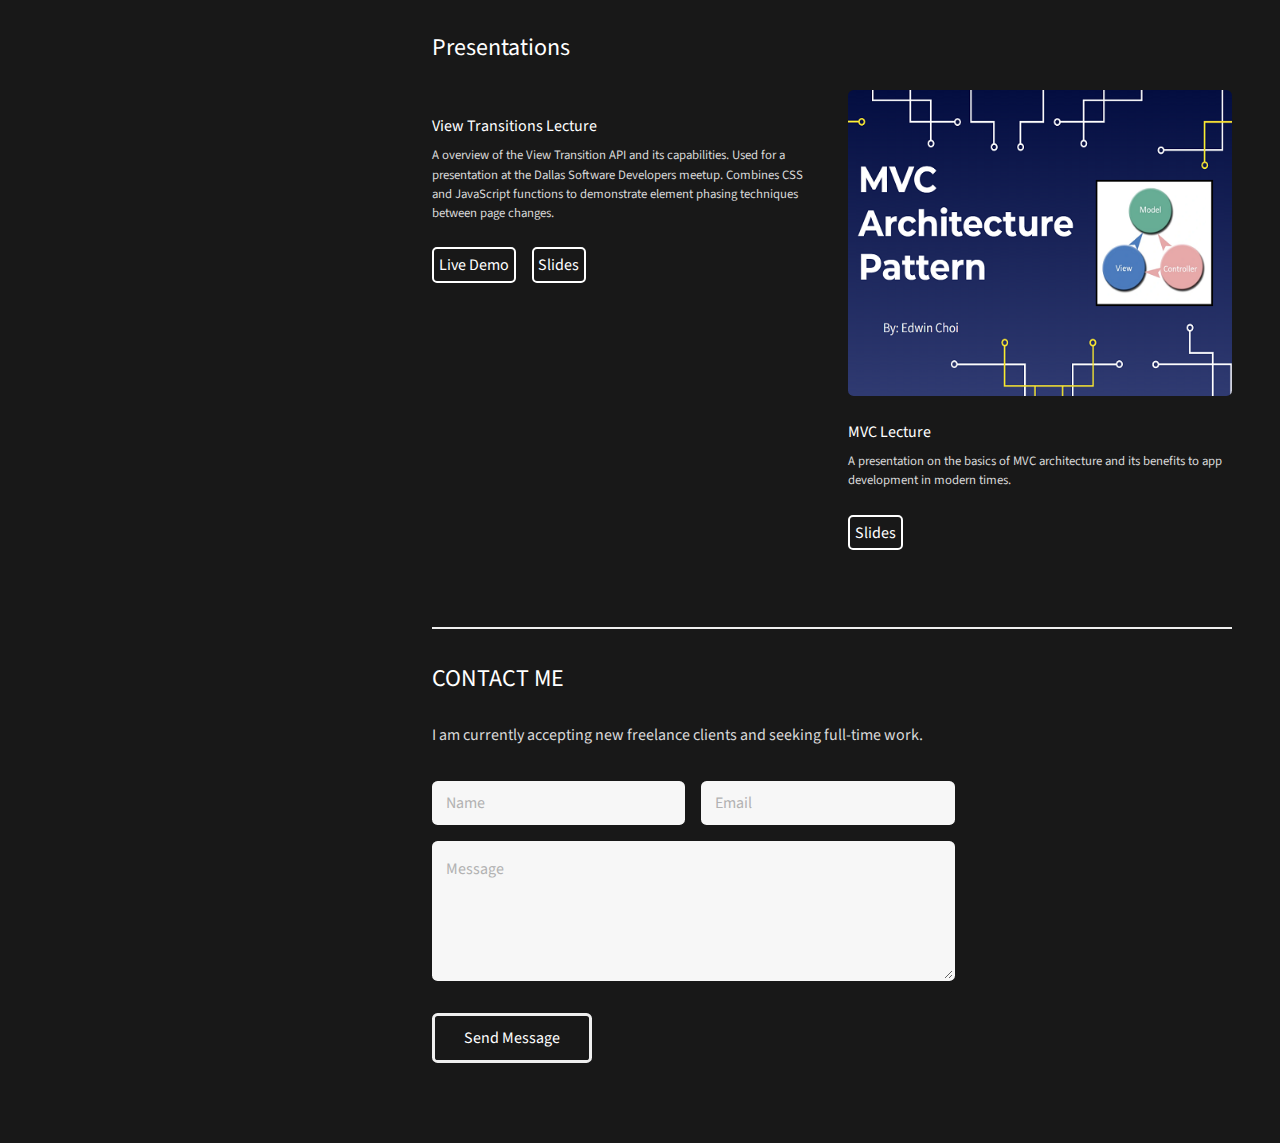
==== commit 05bfdee5: "about me update" ====
--- a/index.html
+++ b/index.html
@@ -15,8 +15,8 @@
 		<div class="inner">
 			<a href="#" class="image avatar"><img src="images/Profile Image.png" alt="" /></a>
 			<h2><strong>EDWIN CHOI</strong></h2>
-			<h3>Professional Full-Stack <br>
-				Web Developer</h3>
+			<h3>Professional<br> 
+				Software Engineer</h3>
 			<ul class="icons">
 				<li><a href="https://twitter.com/EdwinChoiDev" class="icon brands fa-twitter"><span
 							class="label">Twitter</span></a></li>
@@ -39,9 +39,10 @@
 			<header class="major">
 				<h2>About Me</h2>
 			</header>
-			<p>I am a highly motivated software engineer with a deep interest in AI. I possess a concise track record of
-				creating and implementing successful full-stack web apps, and am looking to bring my skills to a tech
-				company with global reach.</p>
+			<p>Experienced Software Engineer with a passion for teaching and a proven track record of success in both front-end 
+				and back-end development roles. Skilled in leveraging HTML5, CSS3, JavaScript, React, Node.js, and MongoDB to 
+				deliver robust and efficient solutions. Let's connect to explore how my technical proficiency, teaching background, 
+				and commitment to delivering high-quality software can benefit your organization.</p>
 
 			<p>Technologies and languages I frequently use:<br>
 				<img
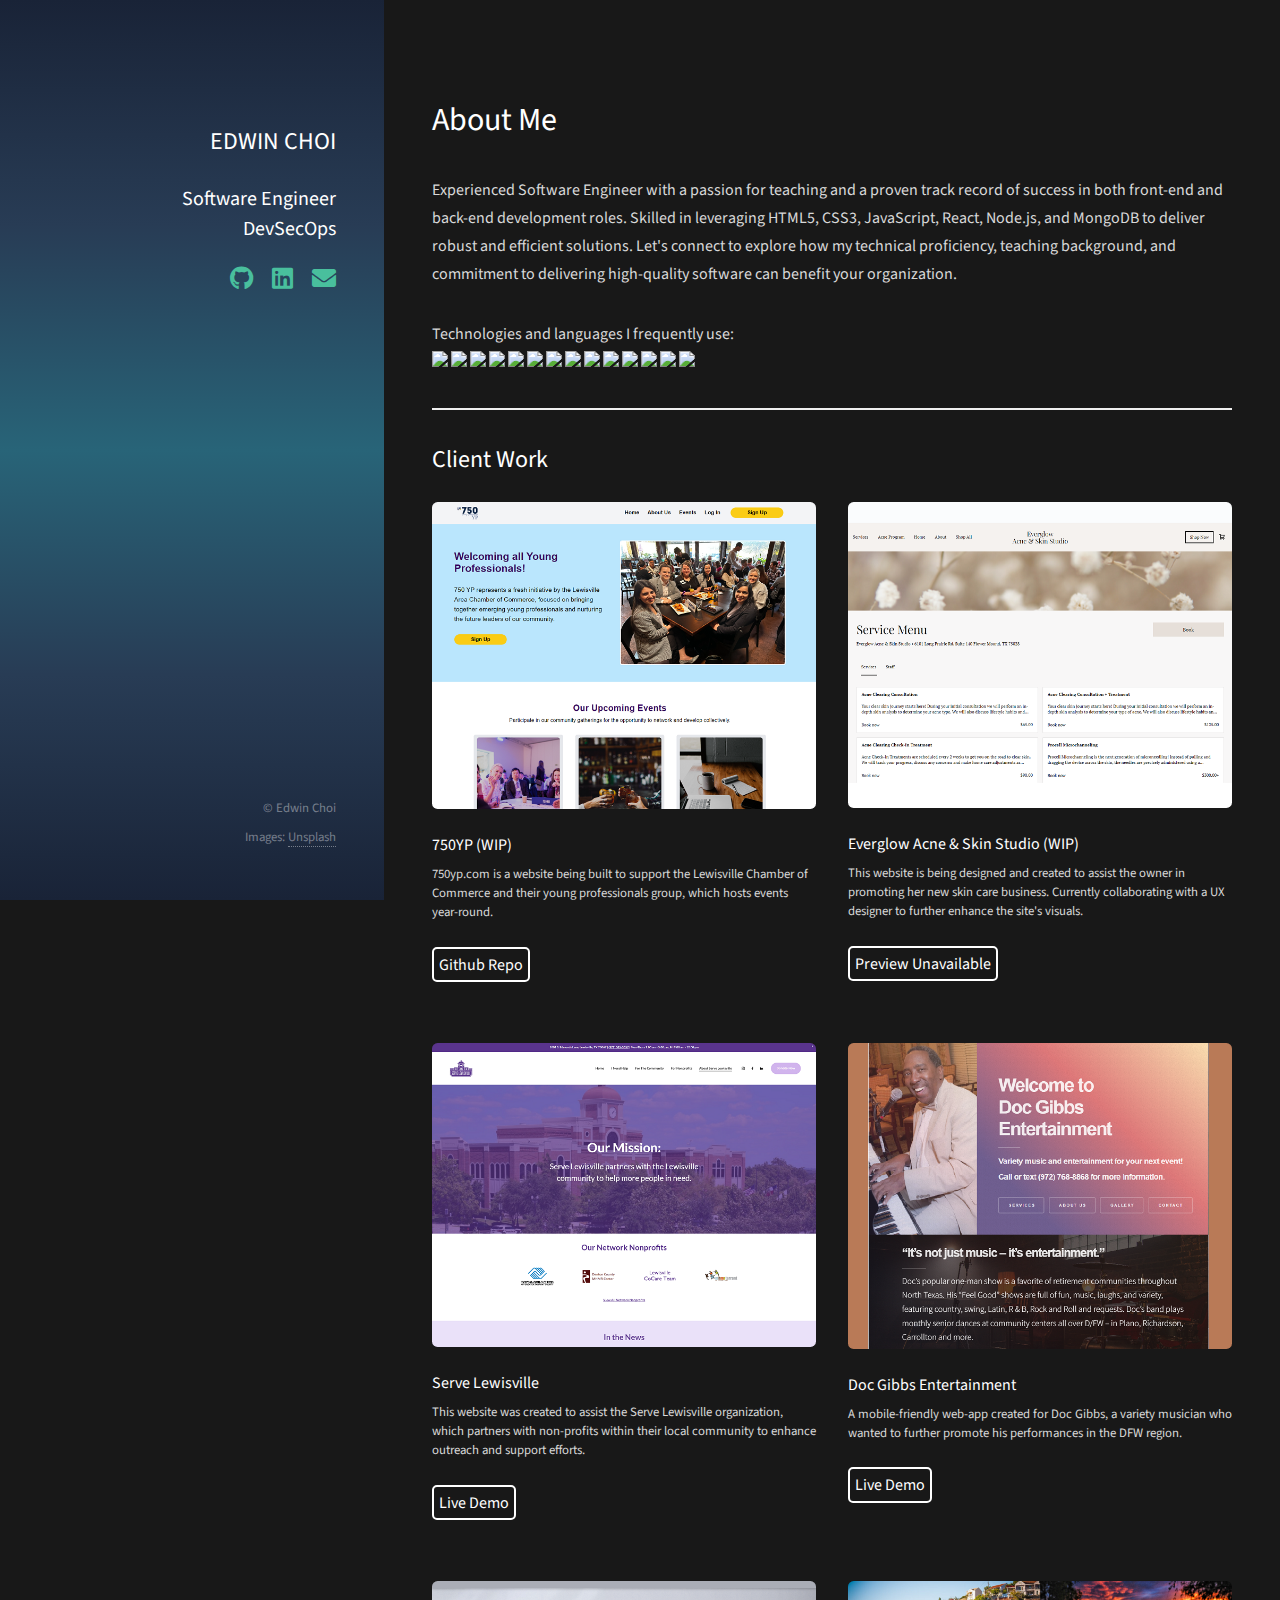
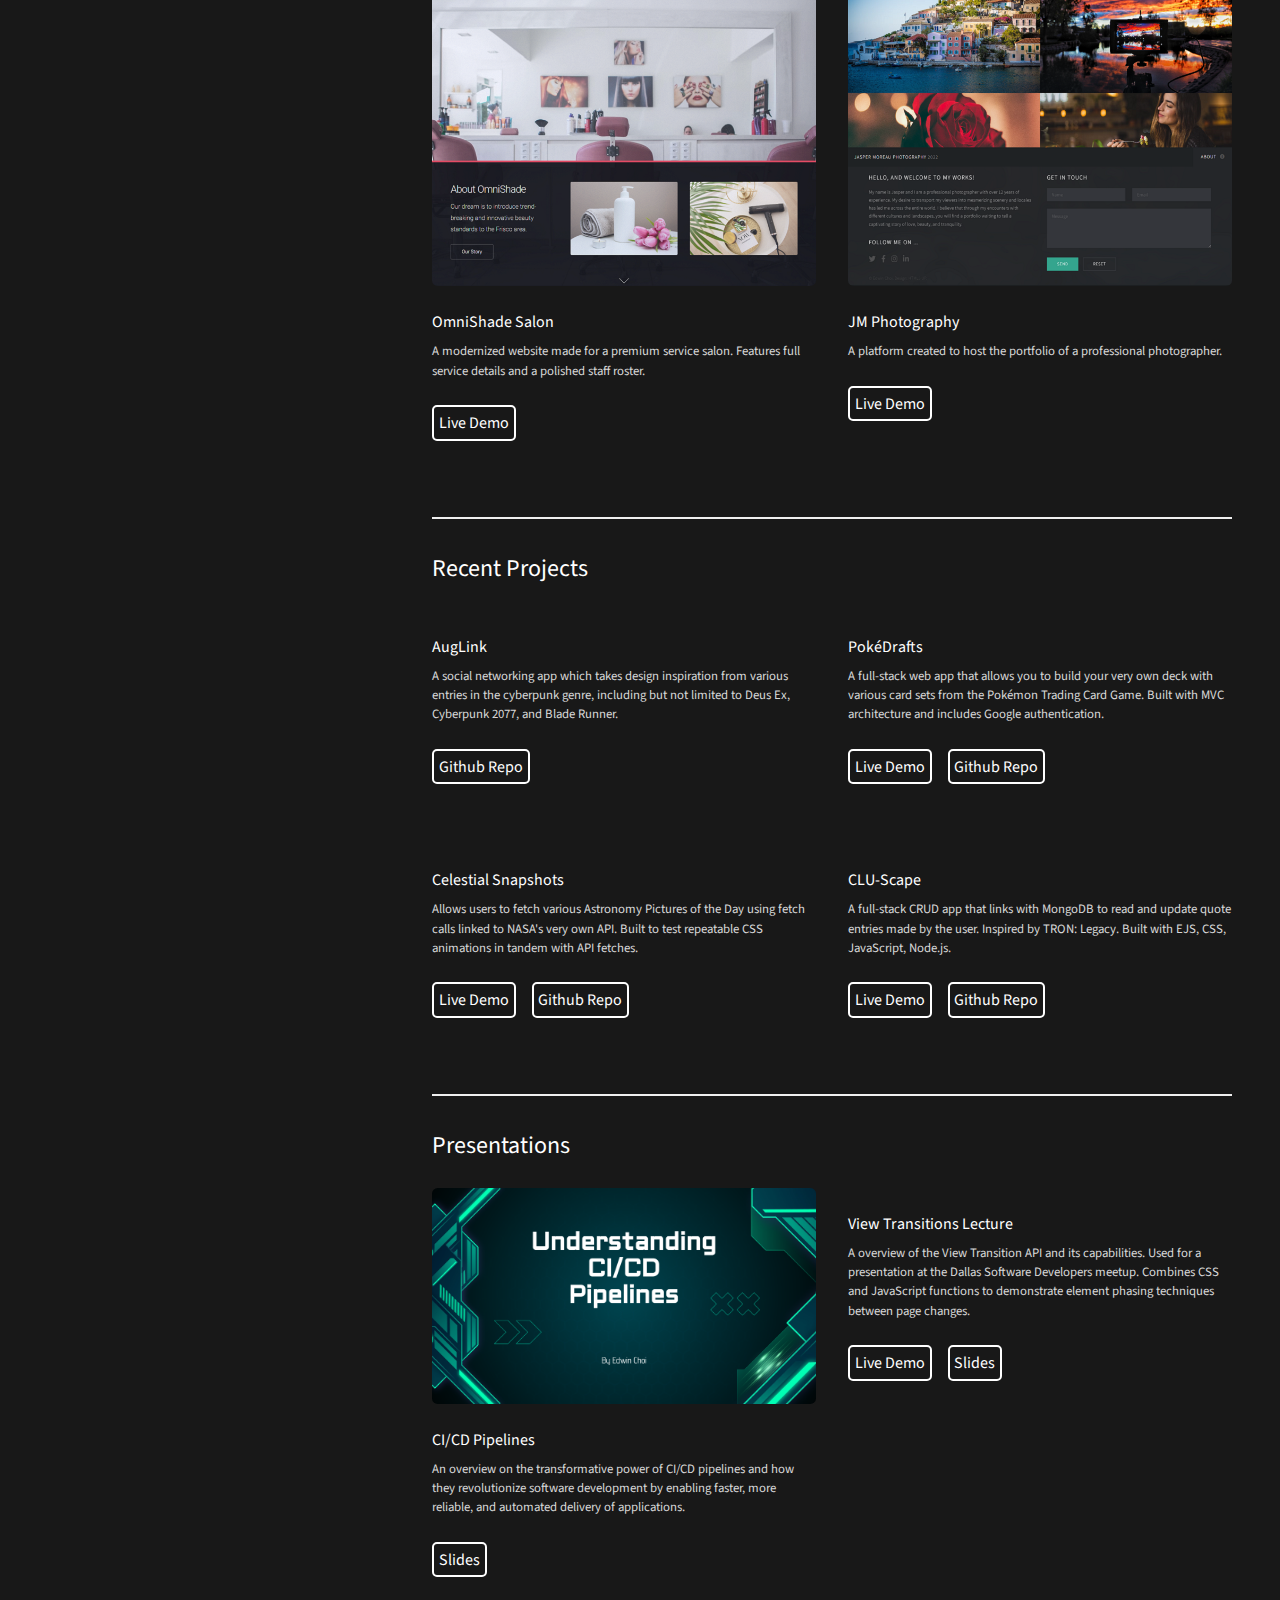
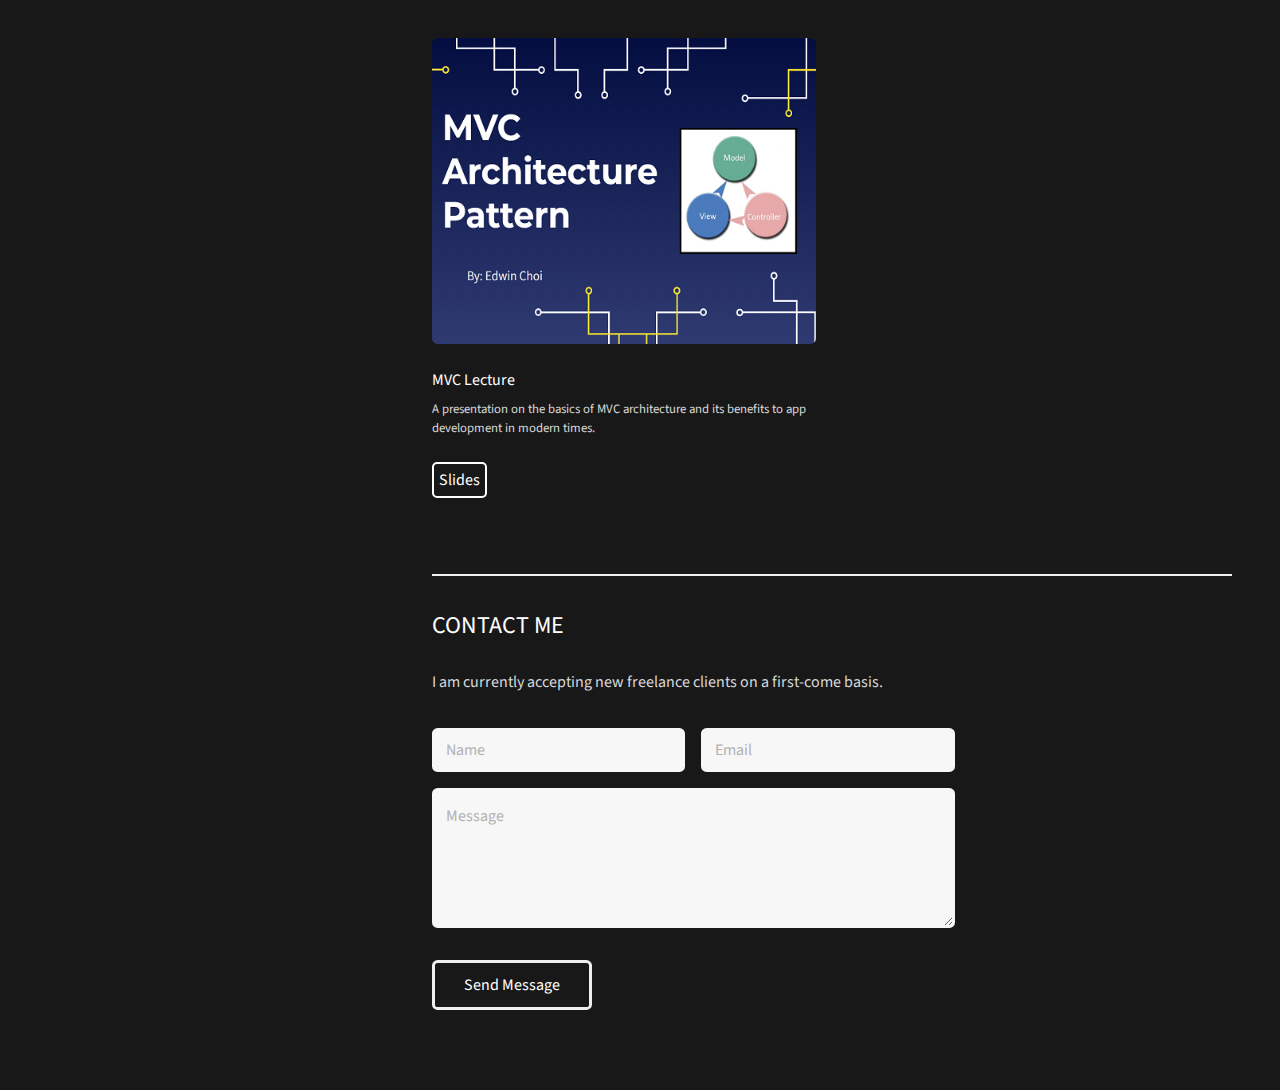
==== commit 424dda17: "added new portfolio content" ====
--- a/index.html
+++ b/index.html
@@ -13,21 +13,19 @@
 	<!-- Header -->
 	<header id="header">
 		<div class="inner">
-			<a href="#" class="image avatar"><img src="images/Profile Image.png" alt="" /></a>
+			<a href="#" class="image avatar"><img src="https://i.imgur.com/MDAoSND.jpeg" alt="" /></a>
 			<h2><strong>EDWIN CHOI</strong></h2>
-			<h3>Professional<br> 
-				Software Engineer</h3>
+			<h3>Software Engineer
+				<br>DevSecOps
+			</h3>
 			<ul class="icons">
-				<li><a href="https://twitter.com/EdwinChoiDev" class="icon brands fa-twitter"><span
-							class="label">Twitter</span></a></li>
 				<li><a href="https://github.com/ec-coding" class="icon brands fa-github"><span
 							class="label">Github</span></a></li>
-				<li><a href="https://www.linkedin.com/in/edwin-choi-942638239/" class="icon brands fa-linkedin"><span
+				<li><a href="https://www.linkedin.com/in/ec-dev/" class="icon brands fa-linkedin"><span
 							class="label">LinkedIn</span></a></li>
-				<li><a href="https://angel.co/u/edwin-choi-8" class="icon brands fa-angellist"><span
-							class="label">AngelList</span></a></li>
+				<li><a href="mailto:edwin.choi.wdev@gmail.com" class="icon solid fa-envelope"><span
+							class="label">Email</span></a></li>
 			</ul>
-
 		</div>
 	</header>
 
@@ -39,15 +37,19 @@
 			<header class="major">
 				<h2>About Me</h2>
 			</header>
-			<p>Experienced Software Engineer with a passion for teaching and a proven track record of success in both front-end 
-				and back-end development roles. Skilled in leveraging HTML5, CSS3, JavaScript, React, Node.js, and MongoDB to 
-				deliver robust and efficient solutions. Let's connect to explore how my technical proficiency, teaching background, 
+			<p>Experienced Software Engineer with a passion for teaching and a proven track record of success in both
+				front-end
+				and back-end development roles. Skilled in leveraging HTML5, CSS3, JavaScript, React, Node.js, and
+				MongoDB to
+				deliver robust and efficient solutions. Let's connect to explore how my technical proficiency, teaching
+				background,
 				and commitment to delivering high-quality software can benefit your organization.</p>
 
 			<p>Technologies and languages I frequently use:<br>
 				<img
 					src="https://img.shields.io/static/v1?label=|&message=HTML5&color=23555f&style=plastic&logo=html5" />
-				<img src="https://img.shields.io/static/v1?label=|&message=CSS3&color=285f65&style=plastic&logo=css3" />
+				<img 
+					src="https://img.shields.io/static/v1?label=|&message=CSS3&color=285f65&style=plastic&logo=css3" />
 				<img
 					src="https://img.shields.io/static/v1?label=|&message=JAVASCRIPT&color=3c7f5d&style=plastic&logo=javascript" />
 				<img
@@ -62,21 +64,69 @@
 					src="https://img.shields.io/static/v1?label=|&message=MONGO-DB&color=cdd148&style=plastic&logo=mongodb" />
 				<img
 					src="https://img.shields.io/static/v1?label=|&message=EXPRESS&color=bbb111&style=plastic&logo=express" />
-				<img src="https://img.shields.io/static/v1?label=|&message=GIT&color=cbb148&style=plastic&logo=git" />
-				<!-- <ul class="actions">
-							<li><a href="#" class="button">Learn More</a></li>
-						</ul> -->
+				<img 
+					src="https://img.shields.io/static/v1?label=|&message=GIT&color=cbb148&style=plastic&logo=git" />
+				<img
+					src="https://img.shields.io/static/v1?label=|&message=GITLAB&color=98bf53&style=plastic&logo=gitlab" />
+				<img
+					src="https://img.shields.io/static/v1?label=|&message=LINUX&color=4a935c&style=plastic&logo=linux" />
+				<img
+					src="https://img.shields.io/static/v1?label=|&message=DOCKER&color=98bf53&style=plastic&logo=docker" />
+				<img
+					src="https://img.shields.io/static/v1?label=|&message=ANSIBLE&color=98bf53&style=plastic&logo=ansible" />
 		</section>
 
 		<!-- Three -->
 		<section id="three">
-			<h2>Freelance Work</h2>
+			<h2>Client Work</h2>
+			<div class="row">
+				<article class="col-6 col-12-xsmall work-item">
+					<a href="https://github.com/ec-coding/750yp-web-app" target="blank"><img
+							src="images/750yp.png" class="image fit thumb" alt="" /></a>
+					<h3>750YP (WIP)</h3>
+					<p>750yp.com is a website being built to support the Lewisville Chamber of Commerce and their young professionals group, which hosts events year-round.</p><br>
+					<ul class="actions">
+						<li><a href="https://github.com/ec-coding/750yp-web-app" class="app-button">Github Repo</a>
+						</li>
+					</ul>
+				</article>
+				<article class="col-6 col-12-xsmall work-item">
+					<a href="" target="blank"><img
+							src="images/everglow.png" class="image fit thumb" alt="" /></a>
+					<h3>Everglow Acne & Skin Studio (WIP)</h3>
+					<p>This website is being designed and created to assist the owner in promoting her new skin care business. Currently collaborating with a UX designer to further enhance the site's visuals.</p><br>
+					<ul class="actions">
+						<li><a href="" class="app-button">Preview Unavailable</a>
+						</li>
+					</ul>
+				</article>
+			</div>
+			<div class="row">
+				<article class="col-6 col-12-xsmall work-item">
+					<a href="https://www.servelewisville.org/" target="blank"><img
+							src="images/servelewisville.png" class="image fit thumb" alt="" /></a>
+					<h3>Serve Lewisville</h3>
+					<p>This website was created to assist the Serve Lewisville organization, which partners with non-profits within their local community to enhance outreach and support efforts.</p><br>
+					<ul class="actions">
+						<li><a href="https://www.servelewisville.org/" class="app-button">Live Demo</a></li>
+					</ul>
+				</article>
+				<article class="col-6 col-12-xsmall work-item">
+					<a href="https://docgibbsmusic.com/" target="blank"><img
+							src="images/dgmusic.png" class="image fit thumb" alt="" /></a>
+					<h3>Doc Gibbs Entertainment</h3>
+					<p>A mobile-friendly web-app created for Doc Gibbs, a variety musician who wanted to further promote his performances in the DFW region.</p><br>
+					<ul class="actions">
+						<li><a href="https://docgibbsmusic.com/" class="app-button">Live Demo</a></li>
+					</ul>
+				</article>
+			</div>
 			<div class="row">
 				<article class="col-6 col-12-xsmall work-item">
 					<a href="https://omnishadesalon.netlify.app/index.html" target="blank"><img
 							src="images/OmniShade Banner.png" class="image fit thumb" alt="" /></a>
 					<h3>OmniShade Salon</h3>
-					<p>A modernized website made for a premium service salon.</p><br>
+					<p>A modernized website made for a premium service salon. Features full service details and a polished staff roster.</p><br>
 					<ul class="actions">
 						<li><a href="https://omnishadesalon.netlify.app/index.html" class="app-button">Live Demo</a>
 						</li>
@@ -86,7 +136,7 @@
 					<a href="https://jaspermoreau.netlify.app/index.html" target="blank"><img
 							src="images/JM-Photo Banner.png" class="image fit thumb" alt="" /></a>
 					<h3>JM Photography</h3>
-					<p>A modernized website made for a professional photographer.</p><br>
+					<p>A platform created to host the portfolio of a professional photographer.</p><br>
 					<ul class="actions">
 						<li><a href="https://jaspermoreau.netlify.app/index.html" class="app-button">Live Demo</a></li>
 					</ul>
@@ -99,15 +149,16 @@
 			<h2>Recent Projects</h2>
 			<div class="row">
 				<article class="col-6 col-12-xsmall work-item">
-					<a href="https://github.com/ec-coding/AugLink" target="blank"><img
-							src="./images/auglink-login.gif" class="image fit thumb" alt="" /></a>
+					<a href="https://github.com/ec-coding/AugLink" target="blank"><img src="./images/auglink-login.gif"
+							class="image fit thumb" alt="" /></a>
 					<h3>AugLink</h3>
-					<p>A social networking app which takes design inspiration from various entries in the cyberpunk genre, 
+					<p>A social networking app which takes design inspiration from various entries in the cyberpunk
+						genre,
 						including but not limited to Deus Ex, Cyberpunk 2077, and Blade Runner.</p>
 					<br>
 					<ul class="actions">
-						<li><a href="https://github.com/ec-coding/AugLink" class="app-button"
-								target="blank">Github Repo</a></li>
+						<li><a href="https://github.com/ec-coding/AugLink" class="app-button" target="blank">Github
+								Repo</a></li>
 					</ul>
 				</article>
 				<article class="col-6 col-12-xsmall work-item">
@@ -154,33 +205,6 @@
 								Repo</a></li>
 					</ul>
 				</article>
-				<!-- <article class="col-6 col-12-xsmall work-item">
-					<a href="https://ec-tictactoe.netlify.app/" target="blank"><img src="images/Tic-Tac-Toe Banner.png"
-							class="image fit thumb" alt="" /></a>
-					<h3>Tic Tac Toe</h3>
-					<p>A back-end app meant to showcase the use of object-oriented programming (OOP) to create a fully
-						interactive game module, complete with victory, loss, and tie conditions.</p><br>
-					<ul class="actions">
-						<li><a href="https://ec-tictactoe.netlify.app/" class="app-button" target="blank">Live Demo</a>
-						</li>
-						<li><a href="https://github.com/ec-coding/Tic-Tac-Toe" class="app-button" target="blank">Github
-								Repo</a></li>
-					</ul>
-				</article> -->
-				<!-- <article class="col-6 col-12-xsmall work-item">
-					<a href="https://rapidapi.com/edwinchoiwdev/api/climate-change-live-coverage" target="blank"><img
-							src="images/climate-change-app banner.jpg" class="image fit thumb" alt="" /></a>
-					<h3>Climate Change - Live Coverage</h3>
-					<p>An API built for scrubbing global news sites for articles on climate change. Made with Node.js,
-						Express, Axios, and Cheerio. Hosted on RapidAPI.</p><br>
-					<ul class="actions">
-						<li><a href="https://rapidapi.com/edwinchoiwdev/api/climate-change-live-coverage"
-								class="app-button" target="blank">Live Demo</a></li>
-						<li><a href="https://github.com/ec-coding/climate-change-api" class="app-button"
-								target="blank">Github Repo</a></li>
-					</ul>
-				</article> -->
-
 			</div>
 			<!-- <ul class="actions">
 							<li><a href="#" class="button">Full Portfolio</a></li>
@@ -192,19 +216,35 @@
 			<h2>Presentations</h2>
 			<div class="row">
 				<article class="col-6 col-12-xsmall work-item">
+					<a href="https://github.com/ec-coding/CI-CD-Lecture/blob/main/CI_CD%20Pipeline%20Presentation.pdf"
+						target="blank"><img src="images/CI-CD Banner.png" class="image fit thumb" alt="" /></a>
+					<h3>CI/CD Pipelines</h3>
+					<p>An overview on the transformative power of CI/CD pipelines and how they revolutionize software development 
+						by enabling faster, more reliable, and automated delivery of applications.
+					</p><br>
+					<ul class="actions">
+						<li><a href="https://github.com/ec-coding/CI-CD-Lecture/blob/main/CI_CD%20Pipeline%20Presentation.pdf"
+								class="app-button">Slides</a></li>
+					</ul>
+				</article>
+				<article class="col-6 col-12-xsmall work-item">
 					<a href="https://github.com/ec-coding/VT-Lecture/blob/main/Shared%20Element%20Transitions.pdf"
 						target="blank"><img src="https://i.imgur.com/DRnfg2b.gif" class="image fit thumb" alt="" /></a>
 					<h3>View Transitions Lecture</h3>
-					<p>A overview of the View Transition API and its capabilities. Used for a presentation at the Dallas Software Developers meetup.
-						Combines CSS and JavaScript functions to demonstrate element phasing techniques between page changes.
+					<p>A overview of the View Transition API and its capabilities. Used for a presentation at the Dallas
+						Software Developers meetup.
+						Combines CSS and JavaScript functions to demonstrate element phasing techniques between page
+						changes.
 					</p><br>
 					<ul class="actions">
 						<li><a href="https://vt-demo.cyclic.app/" class="app-button" target="blank">
-							Live Demo</a></li>
+								Live Demo</a></li>
 						<li><a href="https://github.com/ec-coding/VT-Lecture/blob/main/Shared%20Element%20Transitions.pdf"
 								class="app-button">Slides</a></li>
 					</ul>
 				</article>
+			</div>
+			<div class="row">
 				<article class="col-6 col-12-xsmall work-item">
 					<a href="https://github.com/ec-coding/MVC-Lecture/blob/main/MVC%20Lecture.pdf" target="blank"><img
 							src="images/MVC Banner.png" class="image fit thumb" alt="" /></a>
@@ -222,7 +262,7 @@
 		<!-- Five -->
 		<section id="five">
 			<h2>CONTACT ME</h2>
-			<p>I am currently accepting new freelance clients and seeking full-time work.</p>
+			<p>I am currently accepting new freelance clients on a first-come basis.</p>
 			<div class="row">
 				<div class="col-8 col-12-small">
 					<form method="post" name="contact" data-netlify="true">
@@ -240,28 +280,6 @@
 					</ul>
 				</div>
 				<div class="col-4 col-12-small">
-					<!-- <ul class="labeled-icons">
-									<li>
-										<a href="https://www.linkedin.com/in/edwin-choi-942638239/" target="_blank">
-											<img src="https://img.shields.io/static/v1?label=|&message=LINKED-IN&color=cdf998&style=plastic&logo=linkedin&logo-color=white"/>
-										  </a>
-									</li>
-									<li>
-										<a href="https://twitter.com/EdwinChoiDev" target="_blank">
-											<img src="https://img.shields.io/static/v1?label=|&message=TWITTER&color=23555f&style=plastic&logo=twitter&logo-color=white"/>
-										  </a>
-									</li>
-									<li>
-										<a href="https://github.com/ec-coding" target="_blank">
-											<img src="https://img.shields.io/static/v1?label=|&message=GITHUB&color=cdf998&style=plastic&logo=github&logo-color=white"/>
-										</a>
-									</li>
-									<li>
-										<a href="https://angel.co/u/edwin-choi-8" target="_blank">
-											<img src="https://img.shields.io/static/v1?label=|&message=ANGEL-LIST&color=cdf998&style=plastic&logo=angellist&logo-color=white"/>
-										</a>
-									</li>
-								</ul> -->
 				</div>
 			</div>
 		</section>
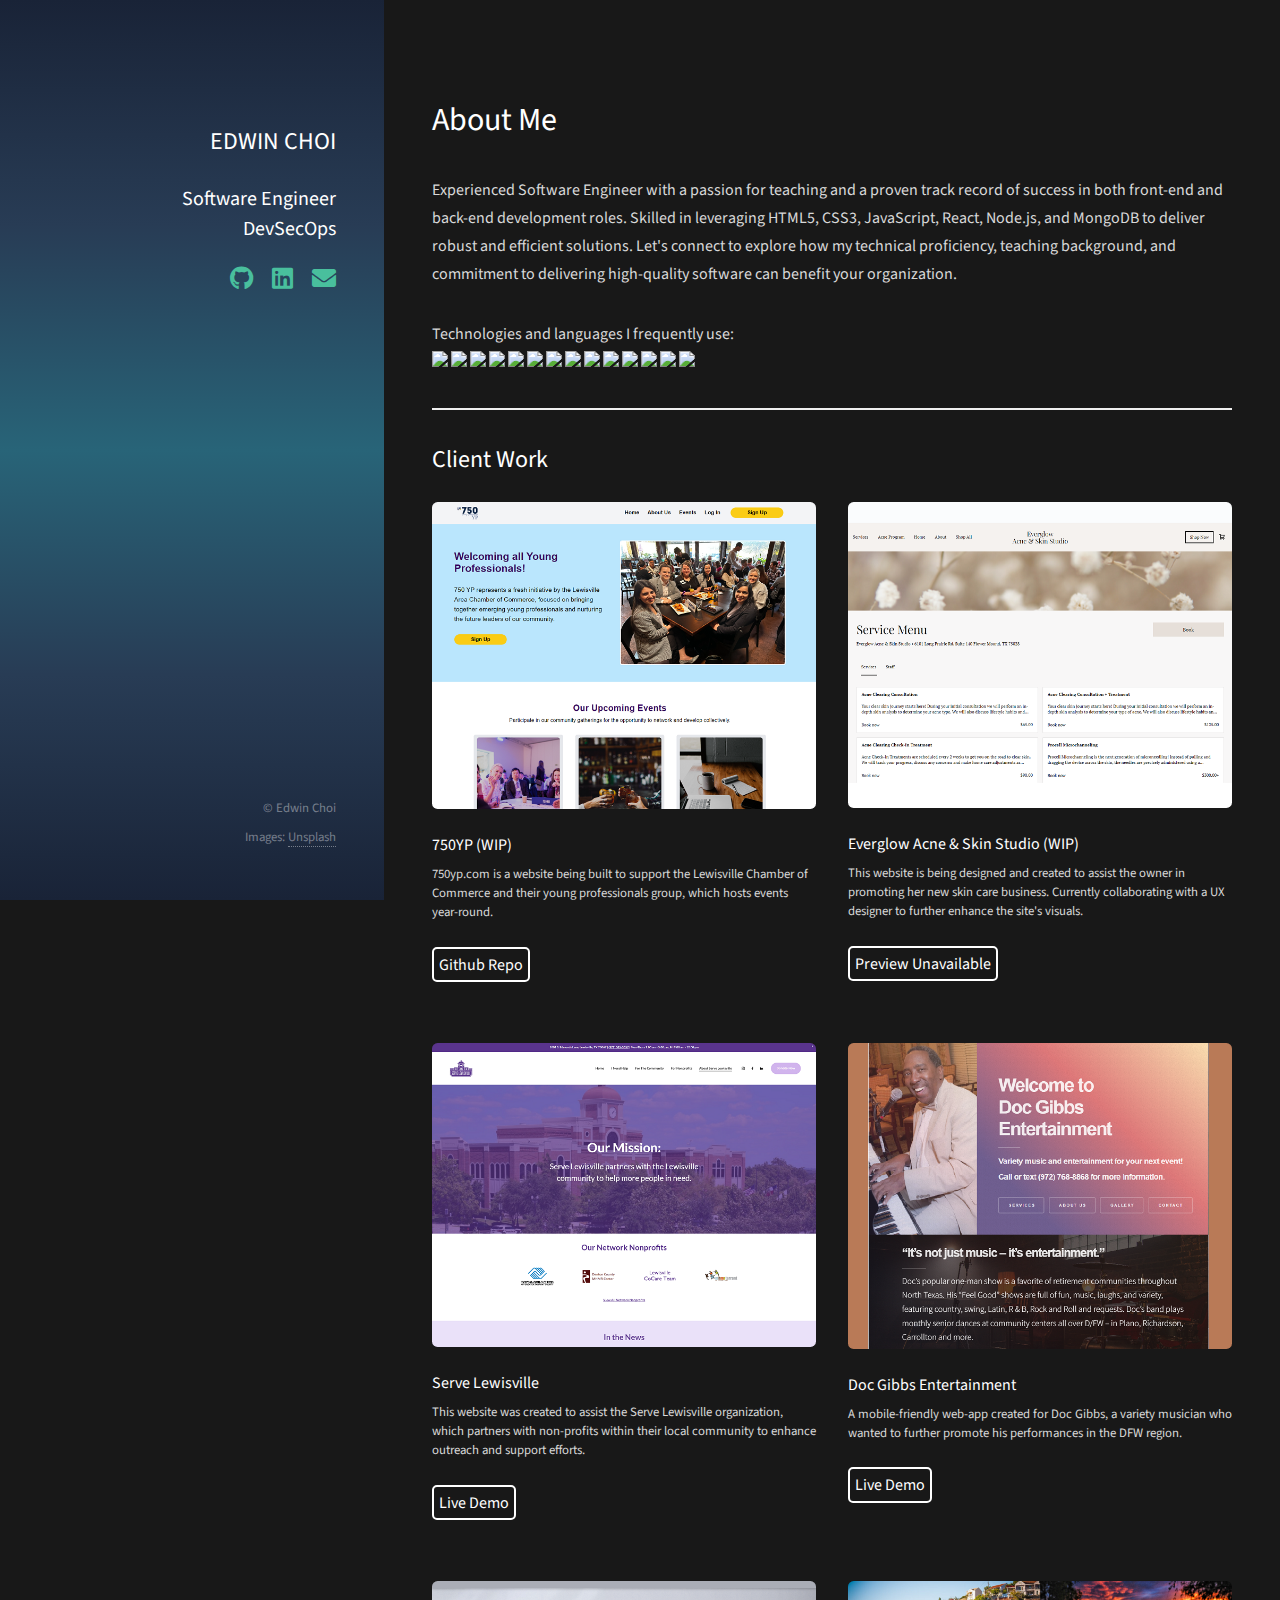
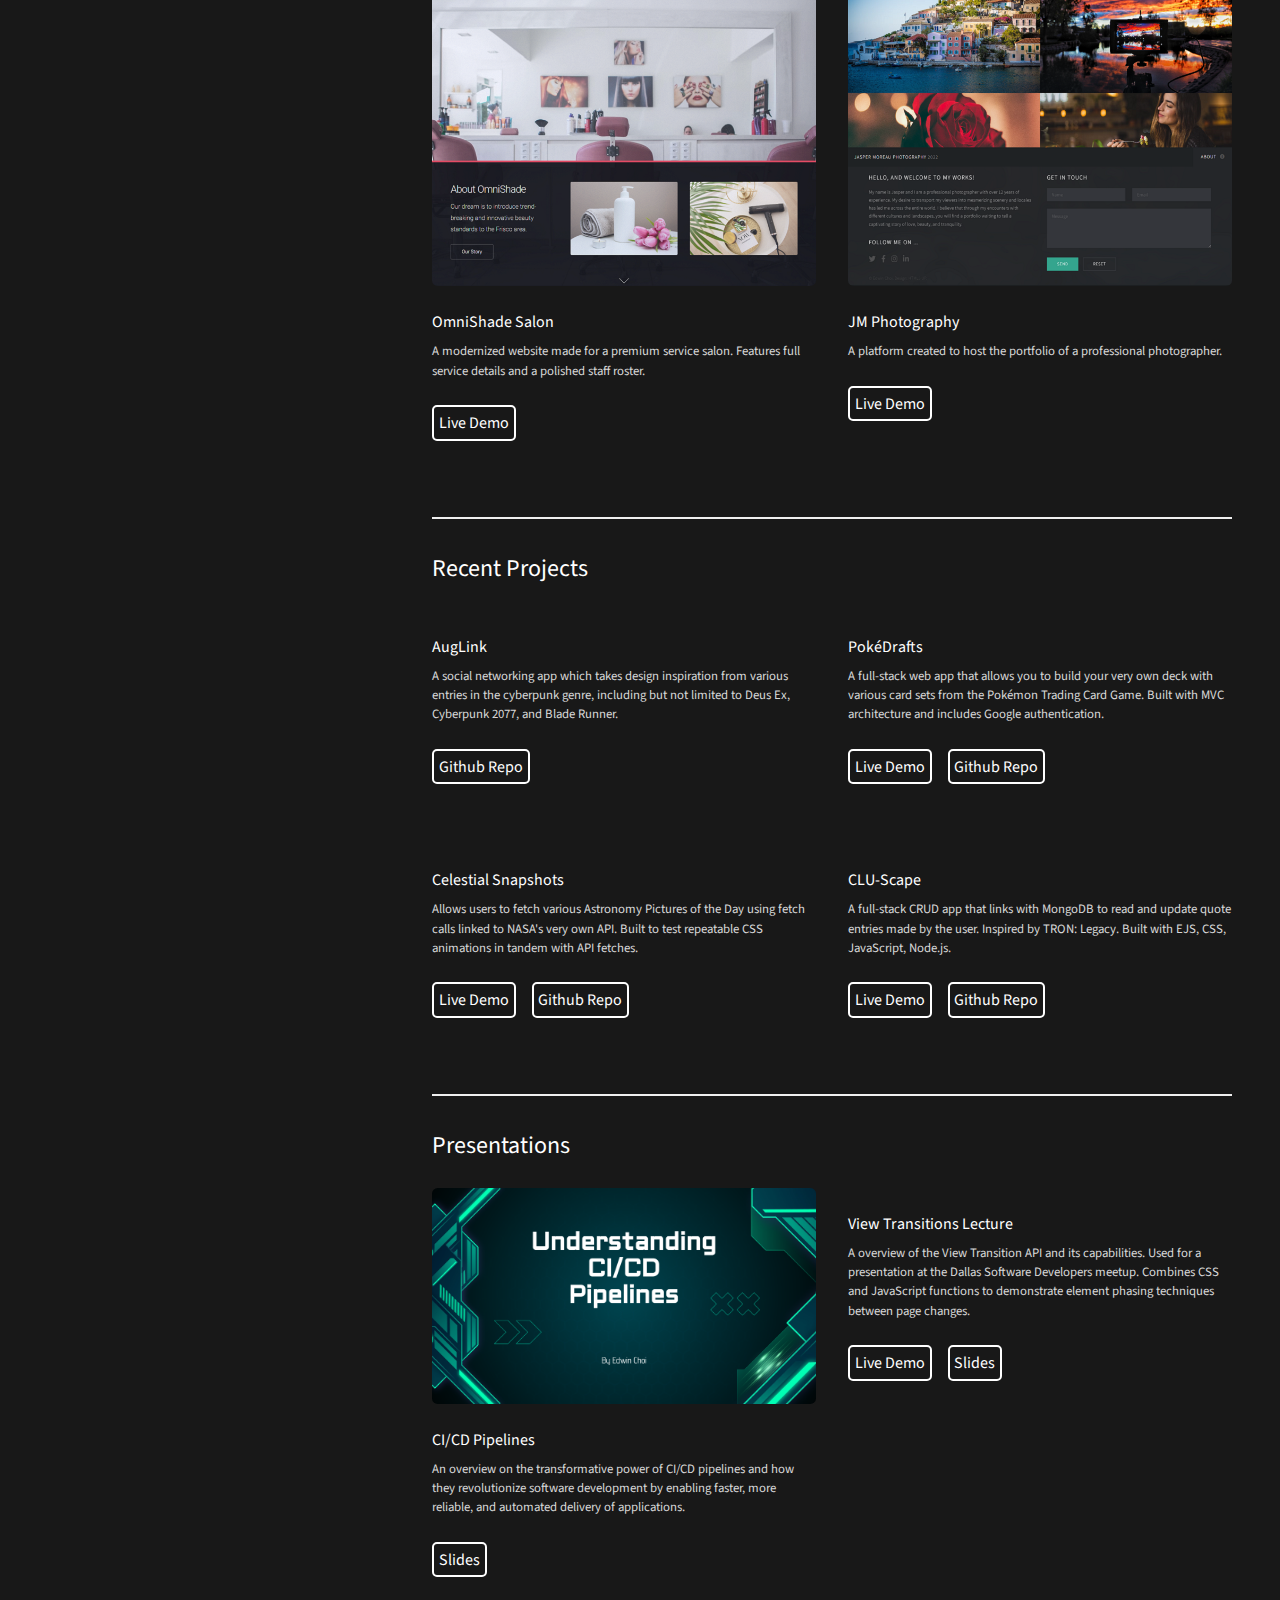
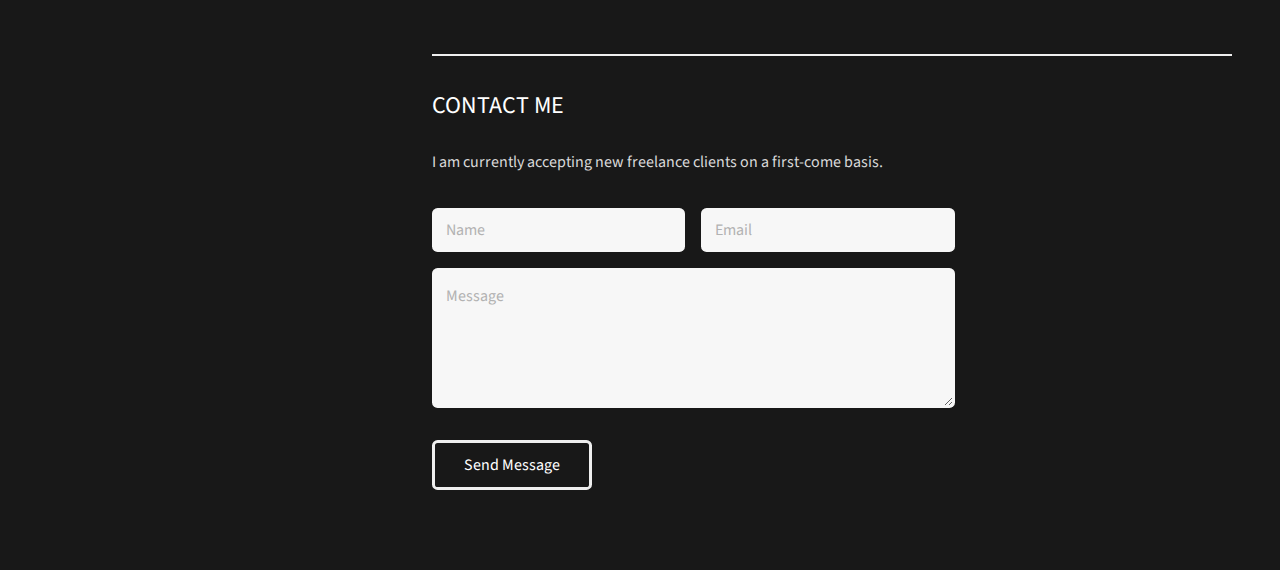
==== commit 0f2b9b56: "changes" ====
--- a/index.html
+++ b/index.html
@@ -244,7 +244,7 @@
 					</ul>
 				</article>
 			</div>
-			<div class="row">
+			<!-- <div class="row">
 				<article class="col-6 col-12-xsmall work-item">
 					<a href="https://github.com/ec-coding/MVC-Lecture/blob/main/MVC%20Lecture.pdf" target="blank"><img
 							src="images/MVC Banner.png" class="image fit thumb" alt="" /></a>
@@ -256,7 +256,7 @@
 								class="app-button">Slides</a></li>
 					</ul>
 				</article>
-			</div>
+			</div> -->
 		</section>
 
 		<!-- Five -->
